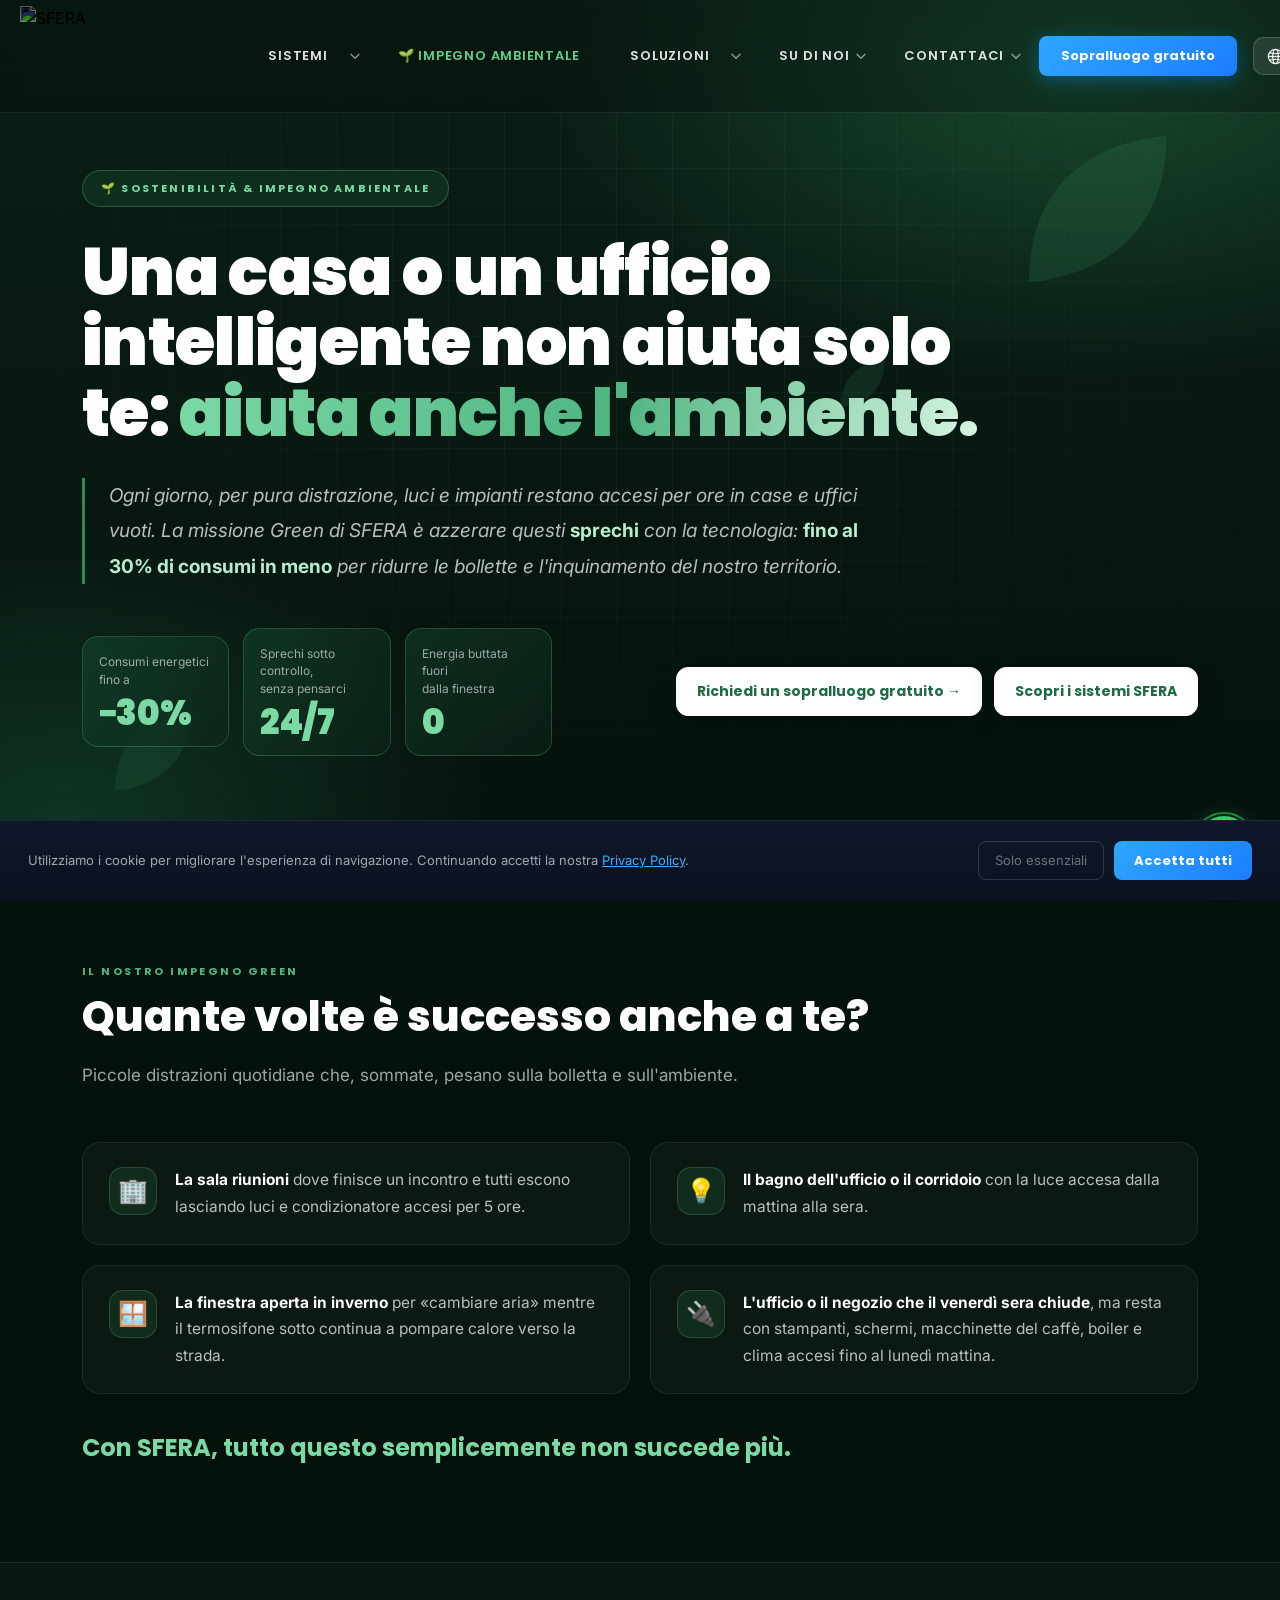
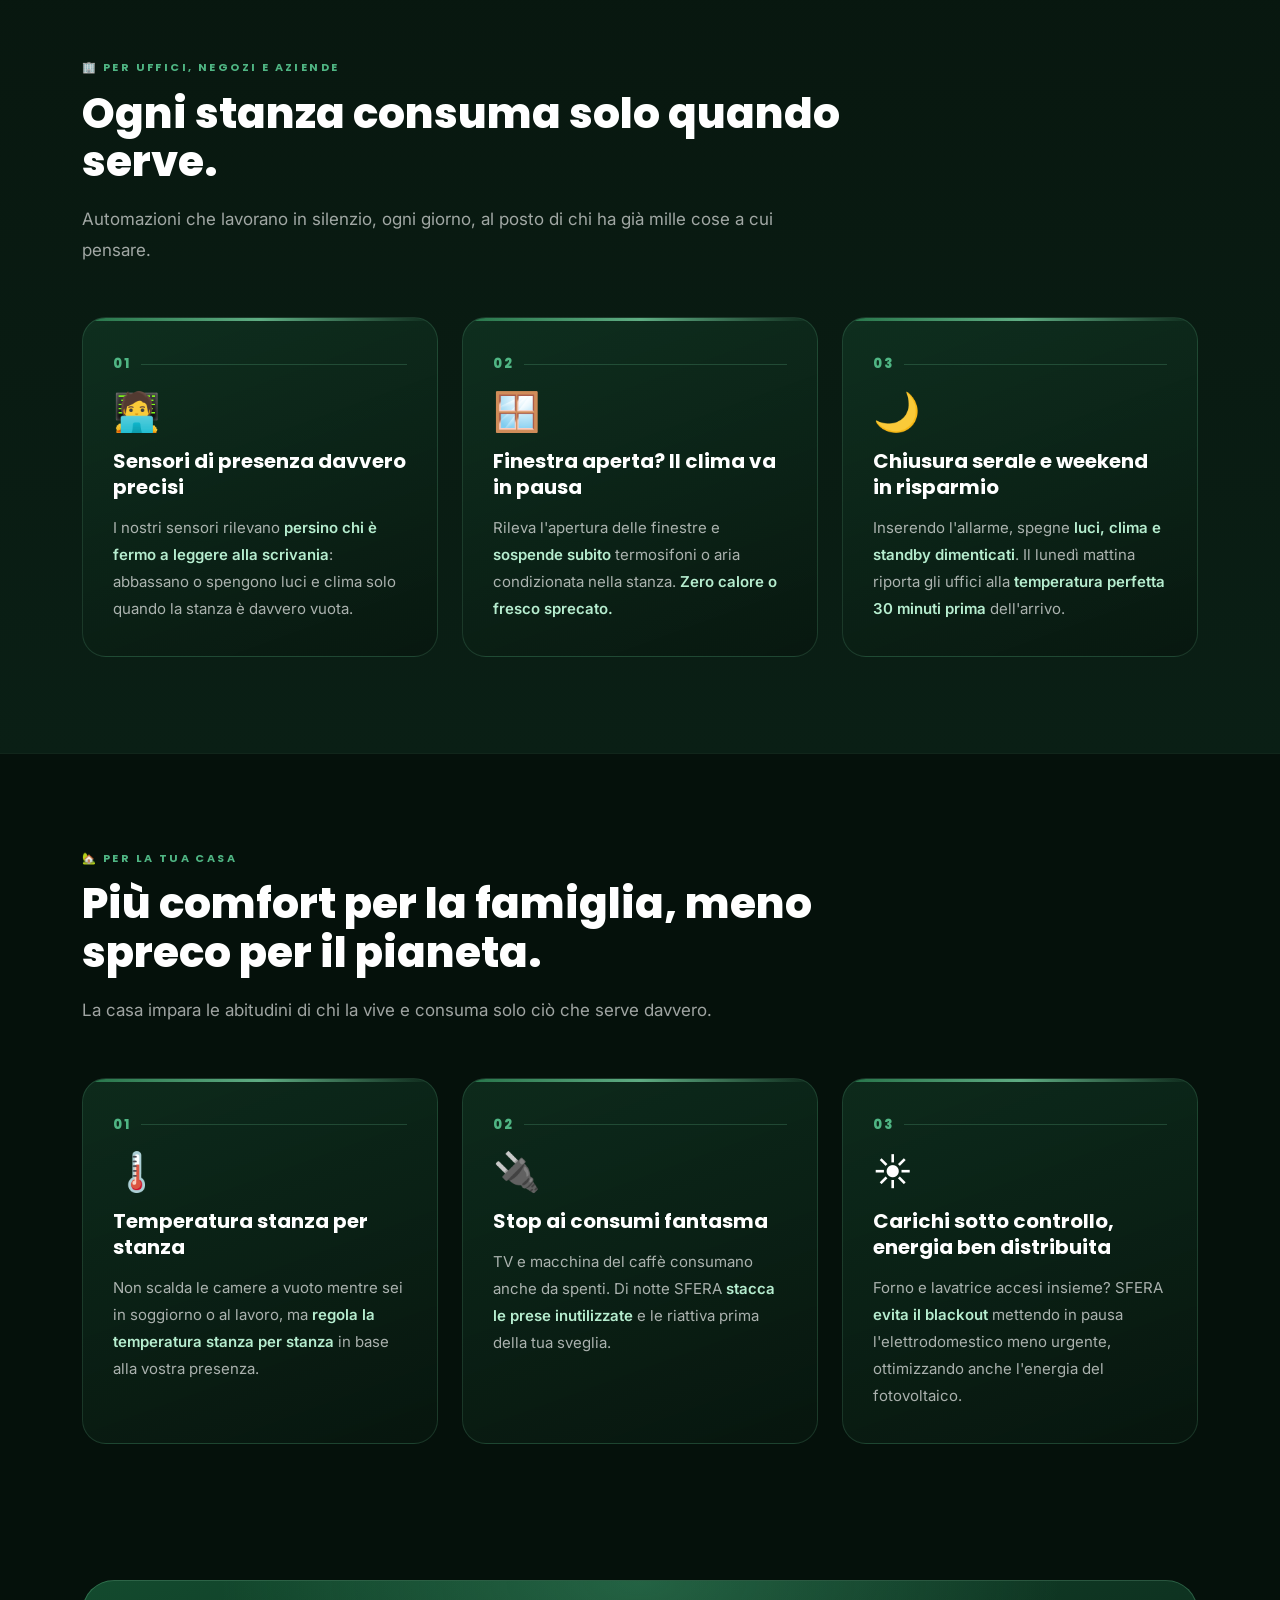
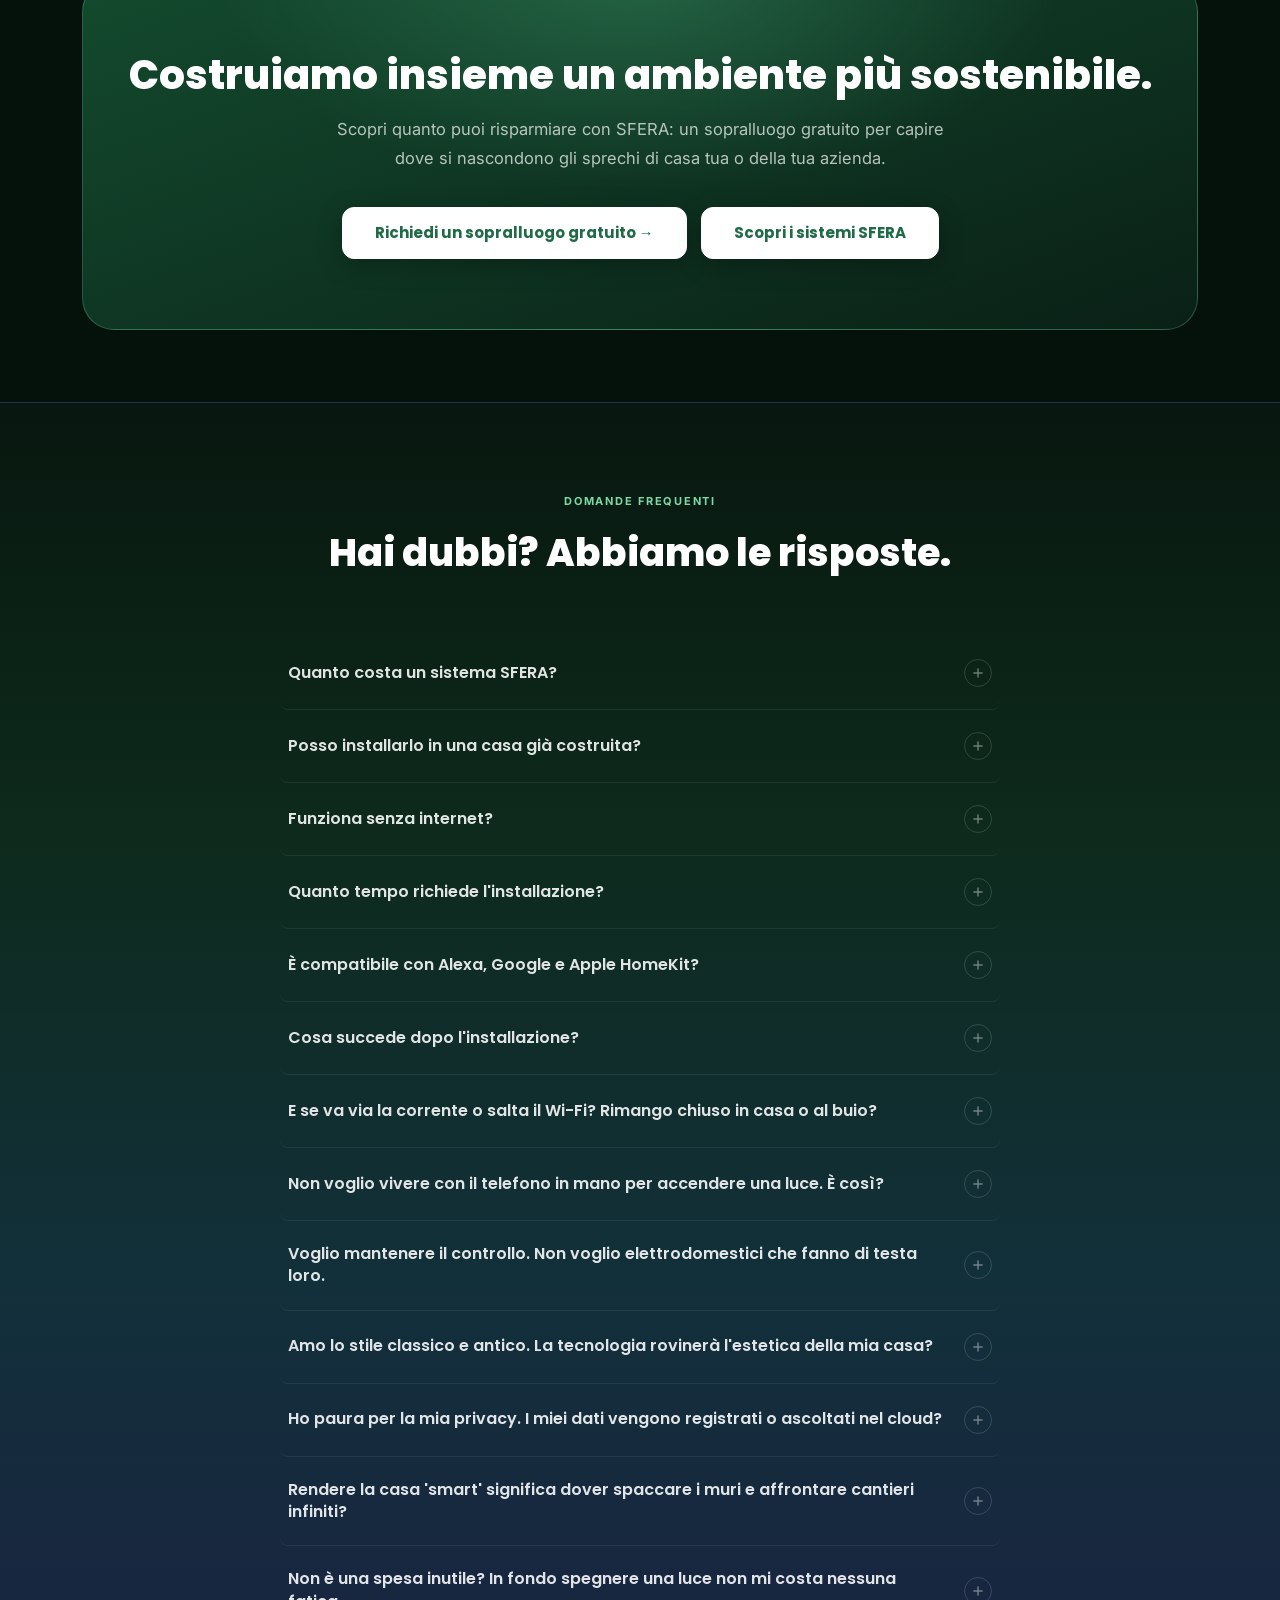
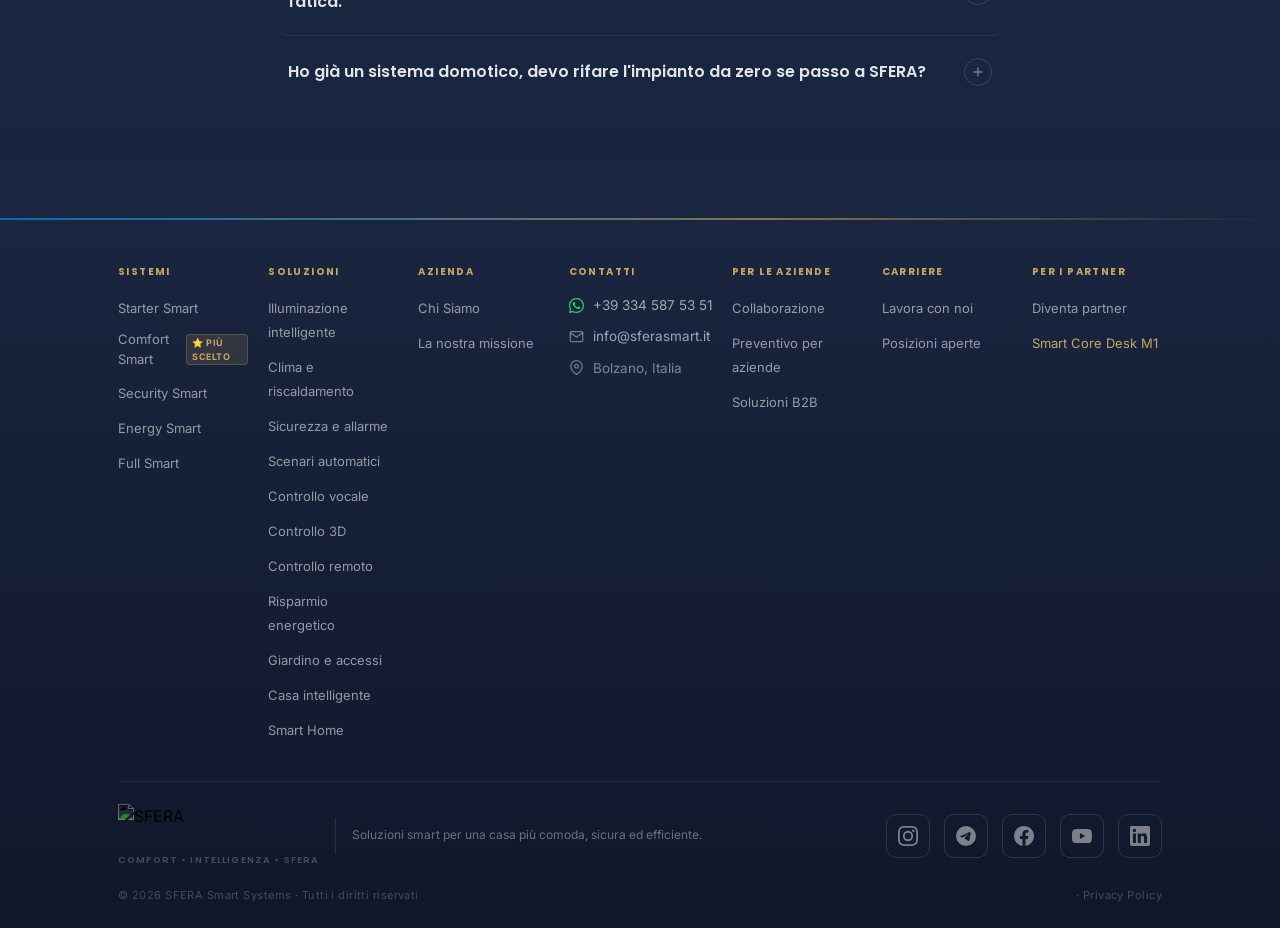
==== impegno-ambientale.html @ 9cb96bd9 "Add files via upload" ====
<!DOCTYPE html>
<html lang="it">
<head>
    <meta charset="UTF-8">
    <script>try{var _l=localStorage.getItem('sfera-lang');if(_l&&['it','de','en'].includes(_l))document.documentElement.lang=_l;}catch(e){}</script>
    <meta name="viewport" content="width=device-width, initial-scale=1.0, viewport-fit=cover">
    <meta name="robots" content="index, follow">
    <title>Impegno Ambientale | Il nostro Impegno Green | SFERA Smart Systems</title>
    <meta name="description" content="Una casa o un ufficio intelligente aiuta anche l'ambiente: SFERA elimina gli sprechi invisibili di luce, clima e stand-by e fa consumare fino al 30% in meno.">
    <link rel="canonical" href="https://www.sferasmart.it/impegno-ambientale.html">
    <meta property="og:title" content="Il nostro Impegno Green | SFERA Smart Systems">
    <meta property="og:description" content="Meno sprechi, bollette più leggere, meno inquinamento: la missione Green di SFERA.">
    <meta property="og:url" content="https://www.sferasmart.it/impegno-ambientale.html">
    <meta property="og:type" content="website">
    <link rel="icon" type="image/png" href="https://pub-a92582c773094eecb29c572fa1712b3d.r2.dev/logo_blue.png">
    <link rel="apple-touch-icon" href="https://pub-a92582c773094eecb29c572fa1712b3d.r2.dev/logo_blue.png">
    <meta name="theme-color" content="#06120C">
    <link rel="preconnect" href="https://fonts.googleapis.com">
    <link rel="preconnect" href="https://fonts.gstatic.com" crossorigin>
    <link rel="preconnect" href="https://pub-a92582c773094eecb29c572fa1712b3d.r2.dev" crossorigin>
    <link href="https://fonts.googleapis.com/css2?family=Poppins:wght@400;600;700;800;900&family=Inter:wght@400;500;600&display=swap" rel="stylesheet">
    <link rel="stylesheet" href="style.css?v=224">

    <style>
        :root {
            --gr-950: #05110B;
            --gr-900: #08170F;
            --gr-800: #0D2418;
            --gr-700: #14402A;
            --gr-600: #1E6B45;
            --gr-500: #2E8B57;
            --gr-400: #4FB583;
            --gr-300: #7BD9A6;
            --gr-200: #B6EDCF;
            --gold: #C6A75E;
        }
        body.green-page { background: var(--gr-950); color: #fff; font-family: 'Inter', sans-serif; }
        .gr-wrap { max-width: 1180px; margin: 0 auto; padding: 0 32px; position: relative; z-index: 2; }

        /* ── HERO ── */
        .gr-hero {
            position: relative; overflow: hidden; padding: 170px 0 110px;
            background:
                radial-gradient(900px 520px at 85% 8%, rgba(46,139,87,.38), transparent 60%),
                radial-gradient(700px 480px at 5% 95%, rgba(30,107,69,.40), transparent 62%),
                linear-gradient(180deg, #0A2016 0%, var(--gr-950) 100%);
            border-bottom: 1px solid rgba(123,217,166,.12);
        }
        .gr-hero::before { /* fine grid */
            content: ''; position: absolute; inset: 0; z-index: 1; pointer-events: none;
            background-image: linear-gradient(rgba(123,217,166,.05) 1px, transparent 1px), linear-gradient(90deg, rgba(123,217,166,.05) 1px, transparent 1px);
            background-size: 56px 56px;
            -webkit-mask-image: radial-gradient(ellipse at 50% 30%, #000 20%, transparent 75%);
            mask-image: radial-gradient(ellipse at 50% 30%, #000 20%, transparent 75%);
        }
        .gr-leaf { position: absolute; z-index: 1; pointer-events: none; color: var(--gr-400); opacity: .13; animation: gr-float 14s ease-in-out infinite; }
        .gr-leaf svg { width: 100%; height: 100%; }
        .gr-leaf.l1 { width: 220px; height: 220px; top: 90px; right: 6%; }
        .gr-leaf.l2 { width: 120px; height: 120px; bottom: 60px; left: 7%; animation-delay: -5s; opacity: .10; }
        .gr-leaf.l3 { width: 70px; height: 70px; top: 40%; right: 30%; animation-delay: -9s; opacity: .12; }
        @keyframes gr-float {
            0%,100% { transform: translateY(0) rotate(-6deg); }
            50%     { transform: translateY(-26px) rotate(8deg); }
        }
        .gr-eyebrow {
            display: inline-flex; align-items: center; gap: 10px;
            font-family: 'Poppins', sans-serif; font-size: 11px; font-weight: 700; letter-spacing: .2em; text-transform: uppercase;
            color: var(--gr-300); background: rgba(46,139,87,.16); border: 1px solid rgba(123,217,166,.28);
            padding: 9px 18px; border-radius: 999px; margin-bottom: 30px; backdrop-filter: blur(8px);
        }
        .gr-hero h1 {
            font-family: 'Poppins', sans-serif; font-weight: 900; line-height: 1.07;
            font-size: clamp(34px, 5.4vw, 66px); max-width: 940px; margin: 0 0 30px; letter-spacing: -.01em;
        }
        .gr-hero h1 em {
            font-style: normal;
            background: linear-gradient(100deg, var(--gr-300), var(--gr-400) 55%, #D7F5E3);
            -webkit-background-clip: text; background-clip: text; color: transparent;
        }
        .gr-manifesto {
            max-width: 780px; font-size: clamp(16px, 1.55vw, 19px); line-height: 1.85; color: rgba(255,255,255,.72);
            font-style: italic; padding-left: 24px; border-left: 3px solid var(--gr-500); margin: 0 0 44px;
        }
        .gr-manifesto strong { color: var(--gr-200); font-style: normal; }
        .gr-hero-stats { display: flex; gap: 18px; flex-wrap: wrap; }
        .gr-stat {
            min-width: 190px; padding: 20px 26px; border-radius: 18px;
            background: linear-gradient(145deg, rgba(30,107,69,.30), rgba(13,36,24,.55));
            border: 1px solid rgba(123,217,166,.22); backdrop-filter: blur(10px);
        }
        .gr-stat b { display: block; font-family: 'Poppins', sans-serif; font-size: 40px; font-weight: 900; line-height: 1; color: var(--gr-300); }
        .gr-stat span { display: block; margin-bottom: 10px; font-size: 12.5px; color: rgba(255,255,255,.6); line-height: 1.45; }

        /* ── SECTIONS ── */
        .gr-section { padding: 96px 0; position: relative; }
        .gr-section.alt { background: linear-gradient(180deg, var(--gr-900), #0A1F15 100%); border-top: 1px solid rgba(123,217,166,.08); border-bottom: 1px solid rgba(123,217,166,.08); }
        .gr-kicker { font-family: 'Poppins', sans-serif; font-size: 11px; font-weight: 700; letter-spacing: .22em; text-transform: uppercase; color: var(--gr-400); margin: 0 0 14px; }
        .gr-h2 { font-family: 'Poppins', sans-serif; font-weight: 800; font-size: clamp(26px, 3.4vw, 42px); line-height: 1.15; margin: 0 0 18px; max-width: 820px; }
        .gr-lead { font-size: 17px; line-height: 1.8; color: rgba(255,255,255,.62); max-width: 720px; margin: 0 0 52px; }

        /* Problem list */
        .gr-problems { display: grid; grid-template-columns: repeat(2, 1fr); gap: 20px; }
        .gr-problem {
            display: flex; gap: 18px; align-items: flex-start; padding: 24px 26px; border-radius: 18px;
            background: rgba(255,255,255,.03); border: 1px solid rgba(255,255,255,.07);
            transition: transform .3s ease, border-color .3s ease, background .3s ease;
        }
        .gr-problem:hover { transform: translateY(-4px); border-color: rgba(123,217,166,.35); background: rgba(46,139,87,.08); }
        .gr-problem .ico { flex: 0 0 48px; height: 48px; border-radius: 14px; display: grid; place-items: center; font-size: 24px; background: rgba(46,139,87,.18); border: 1px solid rgba(123,217,166,.2); }
        .gr-problem p { margin: 0; font-size: 15.5px; line-height: 1.7; color: rgba(255,255,255,.72); }
        .gr-problem p b { color: #fff; }
        .gr-punch { margin-top: 36px; font-family: 'Poppins', sans-serif; font-size: clamp(18px, 2vw, 24px); font-weight: 700; color: var(--gr-300); }

        /* Feature cards */
        .gr-grid { display: grid; grid-template-columns: repeat(3, 1fr); gap: 24px; }
        .gr-card {
            position: relative; overflow: hidden; padding: 36px 30px 34px; border-radius: 24px;
            background: linear-gradient(160deg, rgba(20,64,42,.55), rgba(8,23,15,.85));
            border: 1px solid rgba(123,217,166,.16);
            transition: transform .35s ease, border-color .35s ease, box-shadow .35s ease;
        }
        .gr-card::after {
            content: ''; position: absolute; left: 0; right: 0; top: 0; height: 3px;
            background: linear-gradient(90deg, var(--gr-500), var(--gr-300), transparent);
            opacity: .75;
        }
        .gr-card:hover { transform: translateY(-8px); border-color: rgba(123,217,166,.45); box-shadow: 0 24px 60px -20px rgba(46,139,87,.45); }
        .gr-num { font-family: 'Poppins', sans-serif; font-size: 13px; font-weight: 800; letter-spacing: .14em; color: var(--gr-400); margin-bottom: 18px; display: flex; align-items: center; gap: 10px; }
        .gr-num::after { content: ''; flex: 1; height: 1px; background: rgba(123,217,166,.2); }
        .gr-card .big { font-size: 38px; line-height: 1; margin-bottom: 18px; display: block; filter: saturate(.9); }
        .gr-card h3 { font-family: 'Poppins', sans-serif; font-size: 20px; font-weight: 700; margin: 0 0 14px; color: #fff; line-height: 1.3; }
        .gr-card p { margin: 0; font-size: 15px; line-height: 1.8; color: rgba(255,255,255,.66); }
        .gr-card p strong { color: var(--gr-200); font-weight: 600; }

        /* CTA */
        .gr-cta {
            text-align: center; padding: 70px 40px; border-radius: 32px; position: relative; overflow: hidden;
            background: radial-gradient(600px 300px at 50% 0%, rgba(79,181,131,.30), transparent 70%), linear-gradient(160deg, #134A2E, #0A2016);
            border: 1px solid rgba(123,217,166,.28);
        }
        .gr-cta h2 { font-family: 'Poppins', sans-serif; font-weight: 800; font-size: clamp(26px, 3.2vw, 40px); margin: 0 0 16px; line-height: 1.2; }
        .gr-cta p { max-width: 640px; margin: 0 auto 34px; color: rgba(255,255,255,.7); font-size: 16.5px; line-height: 1.75; }
        .gr-btns { display: flex; gap: 14px; justify-content: center; flex-wrap: wrap; }
        .gr-btn {
            display: inline-flex; align-items: center; gap: 10px; padding: 14px 32px; border-radius: 12px; text-decoration: none; cursor: pointer;
            font-family: 'Poppins', sans-serif; font-size: 15px; transition: transform .22s ease, box-shadow .22s ease, background .22s ease, border-color .22s ease;
        }
        .gr-btn.primary, .gr-btn.ghost { font-weight: 700; background: #fff; color: #1E6B45; border: 1.5px solid #fff; box-shadow: 0 6px 24px rgba(0,0,0,0.25); }
        .gr-btn.primary:hover, .gr-btn.ghost:hover { transform: translateY(-2px); background: #E9FBF1; border-color: #E9FBF1; color: #14402A; box-shadow: 0 10px 34px rgba(123,217,166,0.35); }
        .gr-hero-stats { align-items: center; flex-wrap: nowrap; gap: 14px; }
        .gr-hero-stats .gr-stat { min-width: 0; flex: 0 1 158px; padding: 16px 16px; border-radius: 16px; }
        .gr-hero-stats .gr-stat b { font-size: 34px; }
        .gr-hero-stats .gr-stat span { font-size: 12px; margin-bottom: 8px; }
        .gr-hero-btns { display: flex; flex-direction: row; flex-wrap: nowrap; flex: 0 0 auto; gap: 12px; align-items: center; margin-left: 110px; }
        .gr-hero-btns .gr-btn { white-space: nowrap; padding: 13px 20px; font-size: 14px; }        .gr-hero-btns .gr-btn, .gr-btns .gr-btn { animation: gr-pulse 2.8s ease-in-out infinite; }
        .gr-hero-btns .gr-btn.ghost, .gr-btns .gr-btn.ghost { animation-delay: -1.4s; }
        @keyframes gr-pulse {
            0%,100% { transform: scale(1); box-shadow: 0 6px 24px rgba(0,0,0,0.25), 0 0 0 0 rgba(255,255,255,0.35); }
            50%     { transform: scale(1.025); box-shadow: 0 8px 28px rgba(0,0,0,0.28), 0 0 0 8px rgba(255,255,255,0); }
        }
        .gr-hero-btns .gr-btn:hover, .gr-btns .gr-btn:hover { animation-play-state: paused; }
        @media (prefers-reduced-motion: reduce) { .gr-hero-btns .gr-btn, .gr-btns .gr-btn { animation: none; } }
        @media (max-width: 1200px) {
            .gr-hero-stats { flex-wrap: wrap; }
            .gr-hero-stats .gr-stat { flex: 1 1 140px; }
            .gr-hero-btns { margin-left: 0; flex-wrap: wrap; flex: 1 1 100%; margin-top: 8px; }
        }
        .gr-reveal { opacity: 0; transform: translateY(30px); transition: opacity .8s ease, transform .8s cubic-bezier(.2,.7,.2,1); }
        .gr-reveal.in { opacity: 1; transform: none; }
        @media (prefers-reduced-motion: reduce) { .gr-reveal { opacity: 1; transform: none; transition: none; } .gr-leaf { animation: none; } }

        @media (max-width: 960px) { .gr-grid { grid-template-columns: 1fr; } .gr-problems { grid-template-columns: 1fr; } }
        @media (max-width: 768px) {
            .gr-wrap { padding: 0 20px; }
            .gr-hero { padding: 120px 0 70px; }
            .gr-section { padding: 68px 0; }
            .gr-cta { padding: 48px 22px; }
            .gr-stat { min-width: 0; flex: 1 1 140px; padding: 16px 18px; }
            .gr-stat b { font-size: 32px; }
            .gr-hero-btns, .gr-btns { flex-direction: column; align-items: stretch; width: 100%; }
            .gr-hero-btns .gr-btn, .gr-btns .gr-btn { width: 100%; min-height: 50px; padding: 14px 16px; font-size: clamp(12.5px, 3.6vw, 14.5px); justify-content: center; text-align: center; box-sizing: border-box; white-space: nowrap; }
        }
    </style>
    <style id="nav-spacing-tweak">
        /* Barra in alto: logo leggermente più a sinistra, CTA e lingua più a destra (dimensioni invariate) */
        #main-nav .nav-inner { max-width: 1400px !important; padding-left: 20px !important; padding-right: 20px !important; }
    </style>
</head>
<body class="green-page">

    <!-- Cursor spotlight  -->
    <div id="cursor-glow"></div>

    <!-- ── SOLUTION MODALS ── -->
    <div class="sol-overlay" id="sol-overlay" role="dialog" aria-modal="true" aria-label="Dettagli sistema" onclick="closeSol(event)">
        <div class="sol-modal" id="sol-modal">
            <button id="sol-close-btn" class="sol-close" onclick="closeSolBtn()" aria-label="Chiudi">✕</button>
            <div class="sol-icon-wrap" id="sol-icon"></div>
            <div class="sol-img" id="sol-img">
                <svg width="48" height="48" fill="none" stroke="currentColor" viewBox="0 0 24 24" style="opacity:0.3"><path stroke-linecap="round" stroke-linejoin="round" stroke-width="1.2" d="M4 16l4.586-4.586a2 2 0 012.828 0L16 16m-2-2l1.586-1.586a2 2 0 012.828 0L20 14m-6-6h.01M6 20h12a2 2 0 002-2V6a2 2 0 00-2-2H6a2 2 0 00-2 2v12a2 2 0 002 2z"/></svg>
            </div>
            <h2 class="sol-headline" id="sol-headline"></h2>
            <p class="sol-sub" id="sol-sub"></p>
            <div class="sol-benefits" id="sol-benefits"></div>
            <button class="sol-cta ripple-btn" onclick="closeSolBtn(); setTimeout(openContatti, 180);" data-i18n="sol-cta">Prenota sopralluogo gratuito →</button>
        </div>
    </div>

    <!-- ── CONTATTI MODAL ── -->
    <div id="contatti-overlay" role="dialog" aria-modal="true" aria-label="Contatti" onclick="closeContattiOverlay(event)">
        <div id="contatti-modal">
            <button class="ct-close" onclick="closeContatti()" aria-label="Chiudi">✕</button>

            <!-- ── LEFT: headline + CTA ── -->
            <div class="ct-left">
                <p class="ct-eyebrow" data-i18n="ct-eyebrow">Contatti</p>
                <h2 class="ct-headline" data-i18n-html="ct-h2">Parliamo del<br>tuo progetto</h2>
                <p class="ct-subhead-main" data-i18n="ct-sub1">Ti rispondiamo entro 24 ore.</p>
                <p class="ct-subhead-note" data-i18n="ct-sub2">Consulenza gratuita, senza impegno.</p>

                <div class="ct-ctas">
                    <a href="https://wa.me/393345875351" target="_blank" class="ct-cta-wa">
                        <svg viewBox="0 0 24 24" fill="currentColor"><path d="M17.472 14.382c-.297-.149-1.758-.867-2.03-.967-.273-.099-.471-.148-.67.15-.197.297-.767.966-.94 1.164-.173.199-.347.223-.644.075-.297-.15-1.255-.463-2.39-1.475-.883-.788-1.48-1.761-1.653-2.059-.173-.297-.018-.458.13-.606.134-.133.298-.347.446-.52.149-.174.198-.298.298-.497.099-.198.05-.371-.025-.52-.075-.149-.669-1.612-.916-2.207-.242-.579-.487-.5-.669-.51-.173-.008-.371-.01-.57-.01-.198 0-.52.074-.792.372-.272.297-1.04 1.016-1.04 2.479 0 1.462 1.065 2.875 1.213 3.074.149.198 2.096 3.2 5.077 4.487.709.306 1.262.489 1.694.625.712.227 1.36.195 1.871.118.571-.085 1.758-.719 2.006-1.413.248-.694.248-1.289.173-1.413-.074-.124-.272-.198-.57-.347m-5.421 7.403h-.004a9.87 9.87 0 01-5.031-1.378l-.361-.214-3.741.982.998-3.648-.235-.374a9.86 9.86 0 01-1.51-5.26c.001-5.45 4.436-9.884 9.888-9.884 2.64 0 5.122 1.03 6.988 2.898a9.825 9.825 0 012.893 6.994c-.003 5.45-4.437 9.884-9.885 9.884m8.413-18.297A11.815 11.815 0 0012.05 0C5.495 0 .16 5.335.157 11.892c0 2.096.547 4.142 1.588 5.945L.057 24l6.305-1.654a11.882 11.882 0 005.683 1.448h.005c6.554 0 11.89-5.335 11.893-11.893a11.821 11.821 0 00-3.48-8.413z"/></svg>
                        <span data-i18n="ct-wa-btn">Scrivici su WhatsApp</span>
                    </a>
                    <a href="https://t.me/Dmytro_Ital" target="_blank" class="ct-cta-tg">
                        <svg viewBox="0 0 24 24" fill="currentColor"><path d="M11.944 0A12 12 0 0 0 0 12a12 12 0 0 0 12 12 12 12 0 0 0 12-12A12 12 0 0 0 12 0a12 12 0 0 0-.056 0zm4.962 7.224c.1-.002.321.023.465.14a.506.506 0 0 1 .171.325c.016.093.036.306.02.472-.18 1.898-.96 6.502-1.36 8.627-.168.9-.499 1.201-.82 1.23-.696.065-1.225-.46-1.9-.902-1.056-.693-1.653-1.124-2.678-1.8-1.185-.78-.417-1.21.258-1.91.177-.184 3.247-2.977 3.307-3.23.007-.032.014-.15-.056-.212s-.174-.041-.249-.024c-.106.024-1.793 1.14-5.061 3.345-.48.33-.913.49-1.302.48-.428-.008-1.252-.241-1.865-.44-.752-.245-1.349-.374-1.297-.789.027-.216.325-.437.893-.663 3.498-1.524 5.83-2.529 6.998-3.014 3.332-1.386 4.025-1.627 4.476-1.635z"/></svg>
                        <span data-i18n="ct-tg-btn">Scrivici su Telegram</span>
                    </a>
                    <p class="ct-cta-tg-note" data-i18n="ct-tg-note">Rispondiamo anche su Telegram</p>
                    <a href="tel:+393345875351" class="ct-cta-phone">
                        <svg fill="none" stroke="currentColor" viewBox="0 0 24 24"><path stroke-linecap="round" stroke-linejoin="round" stroke-width="1.8" d="M3 5a2 2 0 012-2h3.28a1 1 0 01.948.684l1.498 4.493a1 1 0 01-.502 1.21l-2.257 1.13a11.042 11.042 0 005.516 5.516l1.13-2.257a1 1 0 011.21-.502l4.493 1.498a1 1 0 01.684.949V19a2 2 0 01-2 2h-1C9.716 21 3 14.284 3 6V5z"/></svg>
                        <span data-i18n="ct-phone-btn">Chiama ora</span>
                    </a>
                    <a href="https://mail.google.com/mail/?view=cm&fs=1&to=info@sferasmart.it&su=Richiesta%20informazioni%20SFERA%20Smart%20Systems" target="_blank" class="ct-cta-email">
                        <svg fill="none" stroke="currentColor" viewBox="0 0 24 24"><path stroke-linecap="round" stroke-linejoin="round" stroke-width="1.8" d="M3 8l7.89 5.26a2 2 0 002.22 0L21 8M5 19h14a2 2 0 002-2V7a2 2 0 00-2-2H5a2 2 0 00-2 2v10a2 2 0 002 2z"/></svg>
                        <span data-i18n="ct-email-btn">Invia email</span>
                    </a>
                </div>
            </div>

            <!-- ── RIGHT: contacts + team ── -->
            <div class="ct-right">

                <div>
                    <div class="ct-contacts">

                        <a href="https://wa.me/393345875351" target="_blank" class="ct-row wa">
                            <div class="ct-row-icon">
                                <svg viewBox="0 0 24 24" fill="currentColor"><path d="M17.472 14.382c-.297-.149-1.758-.867-2.03-.967-.273-.099-.471-.148-.67.15-.197.297-.767.966-.94 1.164-.173.199-.347.223-.644.075-.297-.15-1.255-.463-2.39-1.475-.883-.788-1.48-1.761-1.653-2.059-.173-.297-.018-.458.13-.606.134-.133.298-.347.446-.52.149-.174.198-.298.298-.497.099-.198.05-.371-.025-.52-.075-.149-.669-1.612-.916-2.207-.242-.579-.487-.5-.669-.51-.173-.008-.371-.01-.57-.01-.198 0-.52.074-.792.372-.272.297-1.04 1.016-1.04 2.479 0 1.462 1.065 2.875 1.213 3.074.149.198 2.096 3.2 5.077 4.487.709.306 1.262.489 1.694.625.712.227 1.36.195 1.871.118.571-.085 1.758-.719 2.006-1.413.248-.694.248-1.289.173-1.413-.074-.124-.272-.198-.57-.347m-5.421 7.403h-.004a9.87 9.87 0 01-5.031-1.378l-.361-.214-3.741.982.998-3.648-.235-.374a9.86 9.86 0 01-1.51-5.26c.001-5.45 4.436-9.884 9.888-9.884 2.64 0 5.122 1.03 6.988 2.898a9.825 9.825 0 012.893 6.994c-.003 5.45-4.437 9.884-9.885 9.884m8.413-18.297A11.815 11.815 0 0012.05 0C5.495 0 .16 5.335.157 11.892c0 2.096.547 4.142 1.588 5.945L.057 24l6.305-1.654a11.882 11.882 0 005.683 1.448h.005c6.554 0 11.89-5.335 11.893-11.893a11.821 11.821 0 00-3.48-8.413z"/></svg>
                            </div>
                            <div class="ct-row-text">
                                <p class="ct-row-label" data-i18n="ct-wa-label">WhatsApp</p>
                                <p class="ct-row-value">+39 334 587 53 51</p>
                            </div>
                        </a>
                        <p class="ct-wa-hint" data-i18n="ct-wa-hint">Di solito rispondiamo in pochi minuti</p>

                        <a href="tel:+393345875351" class="ct-row">
                            <div class="ct-row-icon">
                                <svg fill="none" stroke="currentColor" viewBox="0 0 24 24"><path stroke-linecap="round" stroke-linejoin="round" stroke-width="1.8" d="M3 5a2 2 0 012-2h3.28a1 1 0 01.948.684l1.498 4.493a1 1 0 01-.502 1.21l-2.257 1.13a11.042 11.042 0 005.516 5.516l1.13-2.257a1 1 0 011.21-.502l4.493 1.498a1 1 0 01.684.949V19a2 2 0 01-2 2h-1C9.716 21 3 14.284 3 6V5z"/></svg>
                            </div>
                            <div class="ct-row-text">
                                <p class="ct-row-label" data-i18n="ct-phone-label">Telefono</p>
                                <p class="ct-row-value">+39 334 587 53 51</p>
                            </div>
                        </a>

                        <a href="https://mail.google.com/mail/?view=cm&fs=1&to=info@sferasmart.it&su=Richiesta%20informazioni%20SFERA%20Smart%20Systems" target="_blank" class="ct-row">
                            <div class="ct-row-icon">
                                <svg fill="none" stroke="currentColor" viewBox="0 0 24 24"><path stroke-linecap="round" stroke-linejoin="round" stroke-width="1.8" d="M3 8l7.89 5.26a2 2 0 002.22 0L21 8M5 19h14a2 2 0 002-2V7a2 2 0 00-2-2H5a2 2 0 00-2 2v10a2 2 0 002 2z"/></svg>
                            </div>
                            <div class="ct-row-text">
                                <p class="ct-row-label" data-i18n="ct-email-label">Email</p>
                                <p class="ct-row-value">info@sferasmart.it</p>
                            </div>
                        </a>

                        <a href="https://t.me/Dmytro_Ital" target="_blank" class="ct-row">
                            <div class="ct-row-icon">
                                <svg viewBox="0 0 24 24" fill="currentColor"><path d="M11.944 0A12 12 0 1 0 23.888 12 12.012 12.012 0 0 0 11.944 0Zm3.68 8.174-1.97 9.28c-.145.658-.537.818-1.084.508l-3-2.21-1.447 1.394c-.16.16-.295.295-.605.295l.213-3.053 5.56-5.023c.242-.213-.054-.333-.373-.12l-6.871 4.326-2.962-.924c-.643-.204-.657-.643.136-.953l11.57-4.461c.537-.194 1.006.131.833.941Z"/></svg>
                            </div>
                            <div class="ct-row-text">
                                <p class="ct-row-label" data-i18n="ct-tg-label">Telegram</p>
                                <p class="ct-row-value" data-i18n="ct-tg-hint">Rispondiamo anche su Telegram</p>
                            </div>
                        </a>

                    </div>
                </div>

                <div>
                    <p class="ct-section-label" data-i18n="ct-team-label">Il nostro team</p>
                    <div class="ct-team">
                        <div class="ct-member">
                            <div class="ct-avatar">DK</div>
                            <div>
                                <p class="ct-member-name">Dmytro Kirichek</p>
                                <p class="ct-member-role" data-i18n="ct-m1-role">Co-Founder & Smart Systems Architect</p>
                            </div>
                        </div>
                        <div class="ct-member">
                            <div class="ct-avatar">DA</div>
                            <div>
                                <p class="ct-member-name">Deni Atanasov</p>
                                <p class="ct-member-role" data-i18n="ct-m2-role">Co-Founder & Technical Director</p>
                            </div>
                        </div>
                    </div>
                </div>

            </div>
        </div>
    </div>

    <!-- ── NAV (identical to index.html) ── -->
    <nav id="main-nav" class="fixed w-full z-50">
        <div class="nav-inner max-w-7xl mx-auto px-6 flex items-center justify-between">
            <!-- Logo -->
            <div class="logo-container">
                <a href="index.html" aria-label="SFERA - Home" style="display:inline-flex;align-items:center;"><img src="https://pub-a92582c773094eecb29c572fa1712b3d.r2.dev/logo_tex_org.png" alt="SFERA" width="460" height="200" class="h-10 sm:h-14 lg:h-[101px] w-auto object-contain"></a>
            </div>

            <!-- Dropdown Nav Menu (center) -->
            <nav class="nav-menu" id="main-menu">
                <!-- #9: Sliding underline indicator -->
                <div class="nav-underline-track" id="nav-underline"></div>

                <!-- SISTEMI -->
                <div class="nav-item" id="nav-sistemi">
                    <button class="nav-item-btn" onclick="toggleNavItem('nav-sistemi')" data-nav-section="sistemi">
                        <span data-i18n="nav-btn-sistemi">Sistemi</span><span class="nav-active-dot"></span>
                        <svg class="chevron" fill="none" stroke="currentColor" viewBox="0 0 24 24"><path stroke-linecap="round" stroke-linejoin="round" stroke-width="2.5" d="M19 9l-7 7-7-7"/></svg>
                    </button>
                    <div class="nav-dropdown" style="min-width:290px;">
                        <a href="tutti_i_sistemi.html"><svg fill="none" stroke="currentColor" viewBox="0 0 24 24"><path stroke-linecap="round" stroke-linejoin="round" stroke-width="1.8" d="M4 6h16M4 10h16M4 14h16M4 18h16"/></svg><div class="nav-dd-text"><span class="nav-dd-title" data-i18n="nav-s-all">Tutti i sistemi</span><span class="nav-dd-desc" data-i18n="nav-s-all-sub">Esplora l'intera gamma</span></div></a>
                        <div class="nav-dd-divider"></div>
                        <a href="tutti_i_sistemi.html#pkg-starter"><svg fill="none" stroke="currentColor" viewBox="0 0 24 24"><path stroke-linecap="round" stroke-linejoin="round" stroke-width="1.8" d="M3 12l9-9 9 9M5 10v9a1 1 0 001 1h4v-5h4v5h4a1 1 0 001-1v-9"/></svg><div class="nav-dd-text"><span class="nav-dd-title" data-i18n="nav-s-starter">Starter Smart</span><span class="nav-dd-desc" data-i18n="nav-s-starter-sub">Controllo base luci e prese</span></div></a>
                        <a href="tutti_i_sistemi.html#pkg-comfort"><svg fill="none" stroke="currentColor" viewBox="0 0 24 24"><path stroke-linecap="round" stroke-linejoin="round" stroke-width="1.8" d="M11.049 2.927c.3-.921 1.603-.921 1.902 0l1.519 4.674a1 1 0 00.95.69h4.915c.969 0 1.371 1.24.588 1.81l-3.976 2.888a1 1 0 00-.363 1.118l1.518 4.674c.3.922-.755 1.688-1.538 1.118l-3.976-2.888a1 1 0 00-1.176 0l-3.976 2.888c-.783.57-1.838-.197-1.538-1.118l1.518-4.674a1 1 0 00-.363-1.118l-3.976-2.888c-.784-.57-.38-1.81.588-1.81h4.914a1 1 0 00.951-.69l1.519-4.674z"/></svg><div class="nav-dd-text"><span class="nav-dd-title" data-i18n="nav-s-comfort">Comfort Smart ⭐</span><span class="nav-dd-desc" data-i18n="nav-s-comfort-sub">Luci, clima e automazioni</span></div><span class="nav-dd-badge" data-i18n="nav-badge-top">⭐ più scelto</span></a>
                        <a href="tutti_i_sistemi.html#pkg-security"><svg fill="none" stroke="currentColor" viewBox="0 0 24 24"><path stroke-linecap="round" stroke-linejoin="round" stroke-width="1.8" d="M9 12l2 2 4-4m5.618-4.016A11.955 11.955 0 0112 2.944a11.955 11.955 0 01-8.618 3.04A12.02 12.02 0 003 9c0 5.591 3.824 10.29 9 11.622 5.176-1.332 9-6.03 9-11.622 0-1.042-.133-2.052-.382-3.016z"/></svg><div class="nav-dd-text"><span class="nav-dd-title" data-i18n="nav-s-security">Security Smart</span><span class="nav-dd-desc" data-i18n="nav-s-security-sub">Allarme, telecamere e controllo remoto</span></div></a>
                        <a href="tutti_i_sistemi.html#pkg-energy"><svg fill="none" stroke="currentColor" viewBox="0 0 24 24"><path stroke-linecap="round" stroke-linejoin="round" stroke-width="1.8" d="M13 10V3L4 14h7v7l9-11h-7z"/></svg><div class="nav-dd-text"><span class="nav-dd-title" data-i18n="nav-s-energy">Energy Smart</span><span class="nav-dd-desc" data-i18n="nav-s-energy-sub">Riduzione consumi e monitoraggio</span></div></a>
                        <a href="tutti_i_sistemi.html#pkg-full"><svg fill="none" stroke="currentColor" viewBox="0 0 24 24"><path stroke-linecap="round" stroke-linejoin="round" stroke-width="1.8" d="M5 3a2 2 0 00-2 2v14a2 2 0 002 2h14a2 2 0 002-2V5a2 2 0 00-2-2H5zm7 4v10m-5-5h10"/></svg><div class="nav-dd-text"><span class="nav-dd-title" data-i18n="nav-s-full">Full Smart</span><span class="nav-dd-desc" data-i18n="nav-s-full-sub">Casa completamente automatizzata</span></div></a>
                    </div>
                </div>
                <!-- IMPEGNO AMBIENTALE -->
                <div class="nav-item" id="nav-green">
                    <a class="nav-item-btn nav-green-link" href="impegno-ambientale.html" data-nav-section="green" style="text-decoration:none;color:#5FD08A;display:inline-flex;align-items:center;">
                        <span data-i18n="nav-btn-green">🌱 Impegno ambientale</span><span class="nav-active-dot"></span>
                    </a>
                </div>
                <!-- SOLUZIONI -->
                <div class="nav-item" id="nav-soluzioni">
                    <button class="nav-item-btn" onclick="toggleNavItem('nav-soluzioni')" data-nav-section="soluzioni">
                        <span data-i18n="nav-btn-sol">Soluzioni</span><span class="nav-active-dot"></span>
                        <svg class="chevron" fill="none" stroke="currentColor" viewBox="0 0 24 24"><path stroke-linecap="round" stroke-linejoin="round" stroke-width="2.5" d="M19 9l-7 7-7-7"/></svg>
                    </button>
                    <div class="nav-dropdown" style="min-width:300px;">
                        <a href="#" onclick="openSol('illuminazione'); return false;"><svg fill="none" stroke="currentColor" viewBox="0 0 24 24"><path stroke-linecap="round" stroke-linejoin="round" stroke-width="1.8" d="M9.663 17h4.673M12 3v1m6.364 1.636l-.707.707M21 12h-1M4 12H3m3.343-5.657l-.707-.707m2.828 9.9a5 5 0 117.072 0l-.548.547A3.374 3.374 0 0014 18.469V19a2 2 0 11-4 0v-.531c0-.895-.356-1.754-.988-2.386l-.548-.547z"/></svg><div class="nav-dd-text"><span class="nav-dd-title" data-i18n="nav-sol-luce">Illuminazione intelligente</span><span class="nav-dd-desc" data-i18n="nav-sol-luce-sub">La luce che si adatta a te</span></div></a>
                        <a href="#" onclick="openSol('clima'); return false;"><svg fill="none" stroke="currentColor" viewBox="0 0 24 24"><path stroke-linecap="round" stroke-linejoin="round" stroke-width="1.8" d="M3 15a4 4 0 004 4h9a5 5 0 10-4.584-7H7a4 4 0 00-4 3z M12 9v3m0 0v3m0-3h3m-3 0H9"/></svg><div class="nav-dd-text"><span class="nav-dd-title" data-i18n="nav-sol-clima">Clima e riscaldamento</span><span class="nav-dd-desc" data-i18n="nav-sol-clima-sub">La temperatura giusta, sempre</span></div></a>
                        <a href="#" onclick="openSol('sicurezza'); return false;"><svg fill="none" stroke="currentColor" viewBox="0 0 24 24"><path stroke-linecap="round" stroke-linejoin="round" stroke-width="1.8" d="M9 12l2 2 4-4m5.618-4.016A11.955 11.955 0 0112 2.944a11.955 11.955 0 01-8.618 3.04A12.02 12.02 0 003 9c0 5.591 3.824 10.29 9 11.622 5.176-1.332 9-6.03 9-11.622 0-1.042-.133-2.052-.382-3.016z"/></svg><div class="nav-dd-text"><span class="nav-dd-title" data-i18n="nav-sol-sicur">Sicurezza e allarme</span><span class="nav-dd-desc" data-i18n="nav-sol-sicur-sub">Dormi tranquillo, ci pensiamo noi</span></div></a>
                        <a href="#" onclick="openSol('scenari'); return false;"><svg fill="none" stroke="currentColor" viewBox="0 0 24 24"><path stroke-linecap="round" stroke-linejoin="round" stroke-width="1.8" d="M4 5a1 1 0 011-1h4a1 1 0 011 1v4a1 1 0 01-1 1H5a1 1 0 01-1-1V5zm10 0a1 1 0 011-1h4a1 1 0 011 1v4a1 1 0 01-1 1h-4a1 1 0 01-1-1V5zM4 15a1 1 0 011-1h4a1 1 0 011 1v4a1 1 0 01-1 1H5a1 1 0 01-1-1v-4zm10 0a1 1 0 011-1h4a1 1 0 011 1v4a1 1 0 01-1 1h-4a1 1 0 01-1-1v-4z"/></svg><div class="nav-dd-text"><span class="nav-dd-title" data-i18n="nav-sol-scenari">Scenari automatici</span><span class="nav-dd-desc" data-i18n="nav-sol-scenari-sub">Un tocco, tutto cambia</span></div></a>
                        <a href="#" onclick="openSol('vocale'); return false;"><svg fill="none" stroke="currentColor" viewBox="0 0 24 24"><path stroke-linecap="round" stroke-linejoin="round" stroke-width="1.8" d="M19 11a7 7 0 01-7 7m0 0a7 7 0 01-7-7m7 7v4m0 0H8m4 0h4M9 11V7a3 3 0 016 0v4a3 3 0 01-6 0z"/></svg><div class="nav-dd-text"><span class="nav-dd-title" data-i18n="nav-sol-vocale">Controllo vocale</span><span class="nav-dd-desc" data-i18n="nav-sol-vocale-sub">Parla, la casa ti ascolta</span></div></a>
                        <a href="#" onclick="openSol('remoto'); return false;"><svg fill="none" stroke="currentColor" viewBox="0 0 24 24"><path stroke-linecap="round" stroke-linejoin="round" stroke-width="1.8" d="M12 18h.01M8 21h8a2 2 0 002-2V5a2 2 0 00-2-2H8a2 2 0 00-2 2v14a2 2 0 002 2z"/></svg><div class="nav-dd-text"><span class="nav-dd-title" data-i18n="nav-sol-remoto">Controllo remoto</span><span class="nav-dd-desc" data-i18n="nav-sol-remoto-sub">La tua casa, ovunque tu sia</span></div></a>
                        <a href="#" onclick="openSol('energia'); return false;"><svg fill="none" stroke="currentColor" viewBox="0 0 24 24"><path stroke-linecap="round" stroke-linejoin="round" stroke-width="1.8" d="M13 10V3L4 14h7v7l9-11h-7z"/></svg><div class="nav-dd-text"><span class="nav-dd-title" data-i18n="nav-sol-energia">Risparmio energetico</span><span class="nav-dd-desc" data-i18n="nav-sol-energia-sub">Consuma meno, vivi meglio</span></div></a>
                    </div>
                </div>
                <!-- SU DI NOI -->
                <div class="nav-item" id="nav-azienda">
                    <button class="nav-item-btn" onclick="toggleNavItem('nav-azienda')">
                        <span data-i18n="nav-btn-about">Su di noi</span>
                        <svg class="chevron" fill="none" stroke="currentColor" viewBox="0 0 24 24"><path stroke-linecap="round" stroke-linejoin="round" stroke-width="2.5" d="M19 9l-7 7-7-7"/></svg>
                    </button>
                    <div class="nav-dropdown">
                        <a href="#" onclick="openSol('chi-siamo'); return false;"><svg fill="none" stroke="currentColor" viewBox="0 0 24 24"><path stroke-linecap="round" stroke-linejoin="round" stroke-width="1.8" d="M17 20h5v-2a3 3 0 00-5.356-1.857M17 20H7m10 0v-2c0-.656-.126-1.283-.356-1.857M7 20H2v-2a3 3 0 015.356-1.857M7 20v-2c0-.656.126-1.283.356-1.857m0 0a5.002 5.002 0 019.288 0M15 7a3 3 0 11-6 0 3 3 0 016 0z"/></svg><div class="nav-dd-text"><span class="nav-dd-title" data-i18n="nav-about-chi">Chi siamo</span><span class="nav-dd-desc" data-i18n="nav-about-chi-sub">Il team dietro SFERA</span></div></a>
                        <a href="#" onclick="openSol('missione'); return false;"><svg fill="none" stroke="currentColor" viewBox="0 0 24 24"><path stroke-linecap="round" stroke-linejoin="round" stroke-width="1.8" d="M9.663 17h4.673M12 3v1m6.364 1.636l-.707.707M21 12h-1M4 12H3m3.343-5.657l-.707-.707m2.828 9.9a5 5 0 117.072 0l-.548.547A3.374 3.374 0 0014 18.469V19a2 2 0 11-4 0v-.531c0-.895-.356-1.754-.988-2.386l-.548-.547z"/></svg><div class="nav-dd-text"><span class="nav-dd-title" data-i18n="nav-about-miss">La nostra missione</span><span class="nav-dd-desc" data-i18n="nav-about-miss-sub">Valori e visione aziendale</span></div></a>
                    </div>
                </div>
                <!-- CONTATTACI -->
                <div class="nav-item" id="nav-contatti">
                    <button class="nav-item-btn" onclick="toggleNavItem('nav-contatti')">
                        <span data-i18n="nav-btn-contact">Contattaci</span>
                        <svg class="chevron" fill="none" stroke="currentColor" viewBox="0 0 24 24"><path stroke-linecap="round" stroke-linejoin="round" stroke-width="2.5" d="M19 9l-7 7-7-7"/></svg>
                    </button>
                    <div class="nav-dropdown">
                        <a href="#" onclick="openContatti(); return false;"><svg fill="none" stroke="currentColor" viewBox="0 0 24 24"><path stroke-linecap="round" stroke-linejoin="round" stroke-width="1.8" d="M3 8l7.89 5.26a2 2 0 002.22 0L21 8M5 19h14a2 2 0 002-2V7a2 2 0 00-2-2H5a2 2 0 00-2 2v10a2 2 0 002 2z"/></svg><div class="nav-dd-text"><span class="nav-dd-title" data-i18n="nav-contact-lbl">Contatti</span><span class="nav-dd-desc" data-i18n="nav-contact-sub">Parliamo del tuo progetto</span></div></a>
                    </div>
                </div>
            </nav>

            <!-- Right side: CTA + Lang switcher (desktop) -->
            <div id="nav-right" class="flex items-center gap-4">
                <button onclick="openContatti()" class="nav-cta-btn" data-i18n="nav-btn-cta">
                    Sopralluogo gratuito
                </button>
                <!-- Globe Language Switcher -->
                <div class="lang-switcher-wrap" id="lang-wrap">
                    <button class="lang-globe-btn" id="lang-globe-btn" onclick="toggleLangMenu()" aria-label="Seleziona lingua">
                        <!-- Globe: outer circle + equator + meridian + parallels -->
                        <svg class="globe-icon" viewBox="0 0 24 24" fill="none" stroke="currentColor" stroke-width="1.6" stroke-linecap="round" stroke-linejoin="round">
                            <circle cx="12" cy="12" r="9"/>
                            <ellipse cx="12" cy="12" rx="3.5" ry="9"/>
                            <line x1="3" y1="12" x2="21" y2="12"/>
                            <path d="M4.5 7.5 Q12 9 19.5 7.5"/>
                            <path d="M4.5 16.5 Q12 15 19.5 16.5"/>
                        </svg>
                        <span id="lang-current-code">IT</span>
                        <svg class="lang-chevron" fill="none" stroke="currentColor" viewBox="0 0 24 24">
                            <path stroke-linecap="round" stroke-linejoin="round" stroke-width="2.5" d="M19 9l-7 7-7-7"/>
                        </svg>
                    </button>
                    <div class="lang-dropdown" id="lang-dropdown">
                        <button class="lang-option active" data-lang="it" onclick="selectLang('it')" aria-label="Italiano">
                            <span class="lang-code-badge">IT</span>
                            <span class="lang-option-label">Italiano</span>
                            <svg class="lang-check" fill="none" stroke="currentColor" viewBox="0 0 24 24"><path stroke-linecap="round" stroke-linejoin="round" stroke-width="2.5" d="M5 13l4 4L19 7"/></svg>
                        </button>
                        <button class="lang-option" data-lang="de" onclick="selectLang('de')" aria-label="Deutsch">
                            <span class="lang-code-badge">DE</span>
                            <span class="lang-option-label">Deutsch</span>
                            <svg class="lang-check" fill="none" stroke="currentColor" viewBox="0 0 24 24"><path stroke-linecap="round" stroke-linejoin="round" stroke-width="2.5" d="M5 13l4 4L19 7"/></svg>
                        </button>
                        <button class="lang-option" data-lang="en" onclick="selectLang('en')" aria-label="English">
                            <span class="lang-code-badge">EN</span>
                            <span class="lang-option-label">English</span>
                            <svg class="lang-check" fill="none" stroke="currentColor" viewBox="0 0 24 24"><path stroke-linecap="round" stroke-linejoin="round" stroke-width="2.5" d="M5 13l4 4L19 7"/></svg>
                        </button>
                    </div>
                </div>
            </div>

            <!-- Hamburger (mobile only) -->
            <button id="mobile-menu-btn" onclick="toggleMobileNav()" aria-label="Menu">
                <svg width="24" height="24" fill="none" stroke="currentColor" viewBox="0 0 24 24"><path stroke-linecap="round" stroke-linejoin="round" stroke-width="2" d="M4 6h16M4 12h16M4 18h16"/></svg>
            </button>
        </div>
    </nav>

    <!-- ── MOBILE NAV (identical to index.html) ── -->
    <div id="mobile-nav-overlay" onclick="closeMobileNavOverlay(event)">
        <div id="mobile-nav-panel">
            <button onclick="toggleMobileNav()" aria-label="Chiudi menu" style="position:absolute;top:18px;right:18px;width:36px;height:36px;border-radius:50%;background:rgba(255,255,255,0.07);border:1px solid rgba(255,255,255,0.1);cursor:pointer;display:flex;align-items:center;justify-content:center;font-size:16px;color:rgba(255,255,255,0.5);">✕</button>
            <div class="mob-lang">
                <button class="mob-lang-btn active" data-lang="it" onclick="selectLang('it'); toggleMobileNav();" aria-label="Italiano"><span class="lang-code-badge">IT</span> Italiano</button>
                <button class="mob-lang-btn" data-lang="de" onclick="selectLang('de'); toggleMobileNav();" aria-label="Deutsch"><span class="lang-code-badge">DE</span> Deutsch</button>
                <button class="mob-lang-btn" data-lang="en" onclick="selectLang('en'); toggleMobileNav();" aria-label="English"><span class="lang-code-badge">EN</span> English</button>
            </div>
            <div class="mob-divider"></div>
            <div class="mob-acc">
                <button type="button" class="mob-acc-btn" onclick="toggleMobAcc(this)" aria-expanded="false">
                    <span data-i18n="nav-btn-sistemi">Sistemi</span>
                    <svg class="mob-acc-chevron" fill="none" stroke="currentColor" viewBox="0 0 24 24"><path stroke-linecap="round" stroke-linejoin="round" stroke-width="2.5" d="M19 9l-7 7-7-7"/></svg>
                </button>
                <div class="mob-acc-body">
            <a href="tutti_i_sistemi.html" class="mob-link"><svg fill="none" stroke="currentColor" viewBox="0 0 24 24"><path stroke-linecap="round" stroke-linejoin="round" stroke-width="1.8" d="M4 6h16M4 10h16M4 14h16M4 18h16"/></svg><span><span data-i18n="nav-s-all">Tutti i sistemi</span> <span class="mob-link-desc" data-i18n="nav-s-all-sub">Esplora l'intera gamma</span></span></a>
            <a href="tutti_i_sistemi.html#pkg-starter" class="mob-link"><svg fill="none" stroke="currentColor" viewBox="0 0 24 24"><path stroke-linecap="round" stroke-linejoin="round" stroke-width="1.8" d="M3 12l9-9 9 9M5 10v9a1 1 0 001 1h4v-5h4v5h4a1 1 0 001-1v-9"/></svg><span><span data-i18n="nav-s-starter">Starter Smart</span> <span class="mob-link-desc" data-i18n="nav-s-starter-sub">Controllo base luci e prese</span></span></a>
            <a href="tutti_i_sistemi.html#pkg-comfort" class="mob-link"><svg fill="none" stroke="currentColor" viewBox="0 0 24 24"><path stroke-linecap="round" stroke-linejoin="round" stroke-width="1.8" d="M11.049 2.927c.3-.921 1.603-.921 1.902 0l1.519 4.674a1 1 0 00.95.69h4.915c.969 0 1.371 1.24.588 1.81l-3.976 2.888a1 1 0 00-.363 1.118l1.518 4.674c.3.922-.755 1.688-1.538 1.118l-3.976-2.888a1 1 0 00-1.176 0l-3.976 2.888c-.783.57-1.838-.197-1.538-1.118l1.518-4.674a1 1 0 00-.363-1.118l-3.976-2.888c-.784-.57-.38-1.81.588-1.81h4.914a1 1 0 00.951-.69l1.519-4.674z"/></svg><span><span data-i18n="nav-s-comfort">Comfort Smart ⭐</span> <span class="mob-link-desc" data-i18n="nav-s-comfort-sub">Luci, clima e automazioni</span></span></a>
            <a href="tutti_i_sistemi.html#pkg-security" class="mob-link"><svg fill="none" stroke="currentColor" viewBox="0 0 24 24"><path stroke-linecap="round" stroke-linejoin="round" stroke-width="1.8" d="M9 12l2 2 4-4m5.618-4.016A11.955 11.955 0 0112 2.944a11.955 11.955 0 01-8.618 3.04A12.02 12.02 0 003 9c0 5.591 3.824 10.29 9 11.622 5.176-1.332 9-6.03 9-11.622 0-1.042-.133-2.052-.382-3.016z"/></svg><span><span data-i18n="nav-s-security">Security Smart</span></span></a>
            <a href="tutti_i_sistemi.html#pkg-energy" class="mob-link"><svg fill="none" stroke="currentColor" viewBox="0 0 24 24"><path stroke-linecap="round" stroke-linejoin="round" stroke-width="1.8" d="M13 10V3L4 14h7v7l9-11h-7z"/></svg><span><span data-i18n="nav-s-energy">Energy Smart</span></span></a>
            <a href="tutti_i_sistemi.html#pkg-full" class="mob-link"><svg fill="none" stroke="currentColor" viewBox="0 0 24 24"><path stroke-linecap="round" stroke-linejoin="round" stroke-width="1.8" d="M5 3a2 2 0 00-2 2v14a2 2 0 002 2h14a2 2 0 002-2V5a2 2 0 00-2-2H5zm7 4v10m-5-5h10"/></svg><span><span data-i18n="nav-s-full">Full Smart</span></span></a>
                </div>
            </div>
            <div class="mob-green-item">
                <a href="impegno-ambientale.html" class="mob-acc-btn" style="color:#5FD08A;text-decoration:none;"><span data-i18n="nav-btn-green">🌱 Impegno ambientale</span></a>
            </div>
            <div class="mob-acc">
                <button type="button" class="mob-acc-btn" onclick="toggleMobAcc(this)" aria-expanded="false">
                    <span data-i18n="nav-btn-sol">Soluzioni</span>
                    <svg class="mob-acc-chevron" fill="none" stroke="currentColor" viewBox="0 0 24 24"><path stroke-linecap="round" stroke-linejoin="round" stroke-width="2.5" d="M19 9l-7 7-7-7"/></svg>
                </button>
                <div class="mob-acc-body">
                    <a href="#" class="mob-link" onclick="toggleMobileNav(); openSol('illuminazione'); return false;"><svg fill="none" stroke="currentColor" viewBox="0 0 24 24"><path stroke-linecap="round" stroke-linejoin="round" stroke-width="1.8" d="M9.663 17h4.673M12 3v1m6.364 1.636l-.707.707M21 12h-1M4 12H3m3.343-5.657l-.707-.707m2.828 9.9a5 5 0 117.072 0l-.548.547A3.374 3.374 0 0014 18.469V19a2 2 0 11-4 0v-.531c0-.895-.356-1.754-.988-2.386l-.548-.547z"/></svg><span><span data-i18n="nav-sol-luce">Illuminazione intelligente</span> <span class="mob-link-desc" data-i18n="nav-sol-luce-sub">La luce che si adatta a te</span></span></a>
                    <a href="#" class="mob-link" onclick="toggleMobileNav(); openSol('clima'); return false;"><svg fill="none" stroke="currentColor" viewBox="0 0 24 24"><path stroke-linecap="round" stroke-linejoin="round" stroke-width="1.8" d="M3 15a4 4 0 004 4h9a5 5 0 10-4.584-7H7a4 4 0 00-4 3z M12 9v3m0 0v3m0-3h3m-3 0H9"/></svg><span><span data-i18n="nav-sol-clima">Clima e riscaldamento</span> <span class="mob-link-desc" data-i18n="nav-sol-clima-sub">La temperatura giusta, sempre</span></span></a>
                    <a href="#" class="mob-link" onclick="toggleMobileNav(); openSol('sicurezza'); return false;"><svg fill="none" stroke="currentColor" viewBox="0 0 24 24"><path stroke-linecap="round" stroke-linejoin="round" stroke-width="1.8" d="M9 12l2 2 4-4m5.618-4.016A11.955 11.955 0 0112 2.944a11.955 11.955 0 01-8.618 3.04A12.02 12.02 0 003 9c0 5.591 3.824 10.29 9 11.622 5.176-1.332 9-6.03 9-11.622 0-1.042-.133-2.052-.382-3.016z"/></svg><span><span data-i18n="nav-sol-sicur">Sicurezza e allarme</span> <span class="mob-link-desc" data-i18n="nav-sol-sicur-sub">Dormi tranquillo, ci pensiamo noi</span></span></a>
                    <a href="#" class="mob-link" onclick="toggleMobileNav(); openSol('scenari'); return false;"><svg fill="none" stroke="currentColor" viewBox="0 0 24 24"><path stroke-linecap="round" stroke-linejoin="round" stroke-width="1.8" d="M4 5a1 1 0 011-1h4a1 1 0 011 1v4a1 1 0 01-1 1H5a1 1 0 01-1-1V5zm10 0a1 1 0 011-1h4a1 1 0 011 1v4a1 1 0 01-1 1h-4a1 1 0 01-1-1V5zM4 15a1 1 0 011-1h4a1 1 0 011 1v4a1 1 0 01-1 1H5a1 1 0 01-1-1v-4zm10 0a1 1 0 011-1h4a1 1 0 011 1v4a1 1 0 01-1 1h-4a1 1 0 01-1-1v-4z"/></svg><span><span data-i18n="nav-sol-scenari">Scenari automatici</span> <span class="mob-link-desc" data-i18n="nav-sol-scenari-sub">Un tocco, tutto cambia</span></span></a>
                    <a href="#" class="mob-link" onclick="toggleMobileNav(); openSol('vocale'); return false;"><svg fill="none" stroke="currentColor" viewBox="0 0 24 24"><path stroke-linecap="round" stroke-linejoin="round" stroke-width="1.8" d="M19 11a7 7 0 01-7 7m0 0a7 7 0 01-7-7m7 7v4m0 0H8m4 0h4M9 11V7a3 3 0 016 0v4a3 3 0 01-6 0z"/></svg><span><span data-i18n="nav-sol-vocale">Controllo vocale</span> <span class="mob-link-desc" data-i18n="nav-sol-vocale-sub">Parla, la casa ti ascolta</span></span></a>
                    <a href="#" class="mob-link" onclick="toggleMobileNav(); openSol('remoto'); return false;"><svg fill="none" stroke="currentColor" viewBox="0 0 24 24"><path stroke-linecap="round" stroke-linejoin="round" stroke-width="1.8" d="M12 18h.01M8 21h8a2 2 0 002-2V5a2 2 0 00-2-2H8a2 2 0 00-2 2v14a2 2 0 002 2z"/></svg><span><span data-i18n="nav-sol-remoto">Controllo remoto</span> <span class="mob-link-desc" data-i18n="nav-sol-remoto-sub">La tua casa, ovunque tu sia</span></span></a>
                    <a href="#" class="mob-link" onclick="toggleMobileNav(); openSol('energia'); return false;"><svg fill="none" stroke="currentColor" viewBox="0 0 24 24"><path stroke-linecap="round" stroke-linejoin="round" stroke-width="1.8" d="M13 10V3L4 14h7v7l9-11h-7z"/></svg><span><span data-i18n="nav-sol-energia">Risparmio energetico</span> <span class="mob-link-desc" data-i18n="nav-sol-energia-sub">Consuma meno, vivi meglio</span></span></a>
                </div>
            </div>
            <div class="mob-acc">
                <button type="button" class="mob-acc-btn" onclick="toggleMobAcc(this)" aria-expanded="false">
                    <span data-i18n="nav-btn-about">Su di noi</span>
                    <svg class="mob-acc-chevron" fill="none" stroke="currentColor" viewBox="0 0 24 24"><path stroke-linecap="round" stroke-linejoin="round" stroke-width="2.5" d="M19 9l-7 7-7-7"/></svg>
                </button>
                <div class="mob-acc-body">
                    <a href="#" class="mob-link" onclick="toggleMobileNav(); openSol('chi-siamo'); return false;"><svg fill="none" stroke="currentColor" viewBox="0 0 24 24"><path stroke-linecap="round" stroke-linejoin="round" stroke-width="1.8" d="M17 20h5v-2a3 3 0 00-5.356-1.857M17 20H7m10 0v-2c0-.656-.126-1.283-.356-1.857M7 20H2v-2a3 3 0 015.356-1.857M7 20v-2c0-.656.126-1.283.356-1.857m0 0a5.002 5.002 0 019.288 0M15 7a3 3 0 11-6 0 3 3 0 016 0z"/></svg><span><span data-i18n="nav-about-chi">Chi siamo</span> <span class="mob-link-desc" data-i18n="nav-about-chi-sub">Il team dietro SFERA</span></span></a>
                    <a href="#" class="mob-link" onclick="toggleMobileNav(); openSol('missione'); return false;"><svg fill="none" stroke="currentColor" viewBox="0 0 24 24"><path stroke-linecap="round" stroke-linejoin="round" stroke-width="1.8" d="M9.663 17h4.673M12 3v1m6.364 1.636l-.707.707M21 12h-1M4 12H3m3.343-5.657l-.707-.707m2.828 9.9a5 5 0 117.072 0l-.548.547A3.374 3.374 0 0014 18.469V19a2 2 0 11-4 0v-.531c0-.895-.356-1.754-.988-2.386l-.548-.547z"/></svg><span><span data-i18n="nav-about-miss">La nostra missione</span> <span class="mob-link-desc" data-i18n="nav-about-miss-sub">Valori e visione aziendale</span></span></a>
                </div>
            </div>
            <div class="mob-divider"></div>
            <div class="mob-acc">
                <button type="button" class="mob-acc-btn" onclick="toggleMobAcc(this)" aria-expanded="false">
                    <span data-i18n="nav-btn-contact">Contattaci</span>
                    <svg class="mob-acc-chevron" fill="none" stroke="currentColor" viewBox="0 0 24 24"><path stroke-linecap="round" stroke-linejoin="round" stroke-width="2.5" d="M19 9l-7 7-7-7"/></svg>
                </button>
                <div class="mob-acc-body">
                    <a href="#" class="mob-link" onclick="toggleMobileNav(); openContatti(); return false;"><svg fill="none" stroke="currentColor" viewBox="0 0 24 24"><path stroke-linecap="round" stroke-linejoin="round" stroke-width="1.8" d="M3 8l7.89 5.26a2 2 0 002.22 0L21 8M5 19h14a2 2 0 002-2V7a2 2 0 00-2-2H5a2 2 0 00-2 2v10a2 2 0 002 2z"/></svg><span><span data-i18n="nav-contact-lbl">Contatti</span> <span class="mob-link-desc" data-i18n="nav-contact-sub">Parliamo del tuo progetto</span></span></a>
                </div>
            </div>
            <button class="mob-cta" onclick="toggleMobileNav(); window.location.href='index.html';" style="display:inline-flex;align-items:center;justify-content:center;gap:8px;">
                <svg width="15" height="15" fill="none" stroke="currentColor" stroke-width="2" viewBox="0 0 24 24"><path stroke-linecap="round" stroke-linejoin="round" d="M3 12l9-9 9 9M5 10v9a1 1 0 001 1h4v-5h4v5h4a1 1 0 001-1v-9"/></svg>
                Home
            </button>
        </div>
    </div>

    <!-- ── SCROLL TO TOP ── -->
    <button id="scrollTop" onclick="window.scrollTo({top:0,behavior:'smooth'})" aria-label="Torna su">
        <svg class="progress-ring" width="48" height="48" viewBox="0 0 48 48">
            <circle class="progress-ring-bg" cx="24" cy="24" r="18"/>
            <circle class="progress-ring-fill" cx="24" cy="24" r="18" id="progress-ring-circle"/>
        </svg>
        <svg class="arrow-up" width="18" height="18" viewBox="0 0 20 20" fill="none"><path d="M10 15V5M5 10l5-5 5 5" stroke="white" stroke-width="2" stroke-linecap="round" stroke-linejoin="round"/></svg>
    </button>

    <!-- ── WHATSAPP FLOAT ── -->
    <a id="wa-float" href="https://wa.me/393345875351" target="_blank" rel="noopener noreferrer" aria-label="Scrivici su WhatsApp">
        <svg xmlns="http://www.w3.org/2000/svg" width="28" height="28" viewBox="0 0 24 24" fill="currentColor"><path d="M17.472 14.382c-.297-.149-1.758-.867-2.03-.967-.273-.099-.471-.148-.67.15-.197.297-.767.966-.94 1.164-.173.199-.347.223-.644.075-.297-.15-1.255-.463-2.39-1.475-.883-.788-1.48-1.761-1.653-2.059-.173-.297-.018-.458.13-.606.134-.133.298-.347.446-.52.149-.174.198-.298.298-.497.099-.198.05-.371-.025-.52-.075-.149-.669-1.612-.916-2.207-.242-.579-.487-.5-.669-.51-.173-.008-.371-.01-.57-.01-.198 0-.52.074-.792.372-.272.297-1.04 1.016-1.04 2.479 0 1.462 1.065 2.875 1.213 3.074.149.198 2.096 3.2 5.077 4.487.709.306 1.262.489 1.694.625.712.227 1.36.195 1.871.118.571-.085 1.758-.719 2.006-1.413.248-.694.248-1.289.173-1.413-.074-.124-.272-.198-.57-.347m-5.421 7.403h-.004a9.87 9.87 0 01-5.031-1.378l-.361-.214-3.741.982.998-3.648-.235-.374a9.86 9.86 0 01-1.51-5.26c.001-5.45 4.436-9.884 9.888-9.884 2.64 0 5.122 1.03 6.988 2.898a9.825 9.825 0 012.893 6.994c-.003 5.45-4.437 9.884-9.885 9.884m8.413-18.297A11.815 11.815 0 0012.05 0C5.495 0 .16 5.335.157 11.892c0 2.096.547 4.142 1.588 5.945L.057 24l6.305-1.654a11.882 11.882 0 005.683 1.448h.005c6.554 0 11.89-5.335 11.893-11.893a11.821 11.821 0 00-3.48-8.413z"/></svg>
    </a>


    <!-- ── HERO ── -->
    <header class="gr-hero" id="green-hero">
        <div class="gr-leaf l1" aria-hidden="true"><svg viewBox="0 0 24 24" fill="currentColor"><path d="M5 21c0-9 5-15 15-16 0 10-6 15-15 16z"/></svg></div>
        <div class="gr-leaf l2" aria-hidden="true"><svg viewBox="0 0 24 24" fill="currentColor"><path d="M5 21c0-9 5-15 15-16 0 10-6 15-15 16z"/></svg></div>
        <div class="gr-leaf l3" aria-hidden="true"><svg viewBox="0 0 24 24" fill="currentColor"><path d="M5 21c0-9 5-15 15-16 0 10-6 15-15 16z"/></svg></div>
        <div class="gr-wrap">
            <p class="gr-eyebrow" data-i18n="gr-eyebrow">🌱 Sostenibilità &amp; Impegno Ambientale</p>
            <h1 data-i18n-html="gr-h1">Una casa o un ufficio intelligente non aiuta solo te: <em>aiuta anche l'ambiente.</em></h1>
            <p class="gr-manifesto" data-i18n-html="gr-manifesto">Ogni giorno, per pura distrazione, luci e impianti restano accesi per ore in case e uffici vuoti. La missione Green di SFERA è azzerare questi <strong>sprechi</strong> con la tecnologia: <strong>fino al 30% di consumi in meno</strong> per ridurre le bollette e l'inquinamento del nostro territorio.</p>
            <div class="gr-hero-stats">
                <div class="gr-stat"><span data-i18n-html="gr-stat1-lbl">Consumi energetici<br>fino a</span><b>−30%</b></div>
                <div class="gr-stat"><span data-i18n-html="gr-stat2-lbl">Sprechi sotto controllo,<br>senza pensarci</span><b>24/7</b></div>
                <div class="gr-stat"><span data-i18n-html="gr-stat3-lbl">Energia buttata fuori<br>dalla finestra</span><b>0</b></div>
                <div class="gr-hero-btns">
                    <a class="gr-btn primary" id="green-hero-contact" href="https://wa.me/393345875351" target="_blank" rel="noopener noreferrer" data-i18n="gr-btn-contact">Richiedi un sopralluogo gratuito &rarr;</a>
                    <a class="gr-btn ghost" id="green-hero-systems" href="tutti_i_sistemi.html" data-i18n="gr-btn-systems">Scopri i sistemi SFERA</a>
                </div>
            </div>
        </div>
    </header>

    <main id="green-main">

        <!-- ── IL PROBLEMA ── -->
        <section class="gr-section" id="green-problema" aria-labelledby="green-problema-title">
            <div class="gr-wrap">
                <p class="gr-kicker gr-reveal" data-i18n="gr-prob-kicker">Il nostro impegno green</p>
                <h2 class="gr-h2 gr-reveal" id="green-problema-title" data-i18n="gr-prob-h2">Quante volte è successo anche a te?</h2>
                <p class="gr-lead gr-reveal" data-i18n="gr-prob-lead">Piccole distrazioni quotidiane che, sommate, pesano sulla bolletta e sull'ambiente.</p>
                <div class="gr-problems">
                    <div class="gr-problem gr-reveal"><span class="ico">🏢</span><p data-i18n-html="gr-prob-1"><b>La sala riunioni</b> dove finisce un incontro e tutti escono lasciando luci e condizionatore accesi per 5 ore.</p></div>
                    <div class="gr-problem gr-reveal"><span class="ico">💡</span><p data-i18n-html="gr-prob-2"><b>Il bagno dell'ufficio o il corridoio</b> con la luce accesa dalla mattina alla sera.</p></div>
                    <div class="gr-problem gr-reveal"><span class="ico">🪟</span><p data-i18n-html="gr-prob-3"><b>La finestra aperta in inverno</b> per «cambiare aria» mentre il termosifone sotto continua a pompare calore verso la strada.</p></div>
                    <div class="gr-problem gr-reveal"><span class="ico">🔌</span><p data-i18n-html="gr-prob-4"><b>L'ufficio o il negozio che il venerdì sera chiude</b>, ma resta con stampanti, schermi, macchinette del caffè, boiler e clima accesi fino al lunedì mattina.</p></div>
                </div>
                <p class="gr-punch gr-reveal" data-i18n="gr-prob-punch">Con SFERA, tutto questo semplicemente non succede più.</p>
            </div>
        </section>

        <!-- ── UFFICI E AZIENDE ── -->
        <section class="gr-section alt" id="green-aziende" aria-labelledby="green-aziende-title">
            <div class="gr-wrap">
                <p class="gr-kicker gr-reveal" data-i18n="gr-biz-kicker">🏢 Per uffici, negozi e aziende</p>
                <h2 class="gr-h2 gr-reveal" id="green-aziende-title" data-i18n="gr-biz-h2">Ogni stanza consuma solo quando serve.</h2>
                <p class="gr-lead gr-reveal" data-i18n="gr-biz-lead">Automazioni che lavorano in silenzio, ogni giorno, al posto di chi ha già mille cose a cui pensare.</p>
                <div class="gr-grid">
                    <article class="gr-card gr-reveal">
                        <div class="gr-num">01</div>
                        <span class="big">🧑‍💻</span>
                        <h3 data-i18n="gr-biz-c1-h3">Sensori di presenza davvero precisi</h3>
                        <p data-i18n-html="gr-biz-c1-p">I nostri sensori rilevano <strong>persino chi è fermo a leggere alla scrivania</strong>: abbassano o spengono luci e clima solo quando la stanza è davvero vuota.</p>
                    </article>
                    <article class="gr-card gr-reveal">
                        <div class="gr-num">02</div>
                        <span class="big">🪟</span>
                        <h3 data-i18n="gr-biz-c2-h3">Finestra aperta? Il clima va in pausa</h3>
                        <p data-i18n-html="gr-biz-c2-p">Rileva l'apertura delle finestre e <strong>sospende subito</strong> termosifoni o aria condizionata nella stanza. <strong>Zero calore o fresco sprecato.</strong></p>
                    </article>
                    <article class="gr-card gr-reveal">
                        <div class="gr-num">03</div>
                        <span class="big">🌙</span>
                        <h3 data-i18n="gr-biz-c3-h3">Chiusura serale e weekend in risparmio</h3>
                        <p data-i18n-html="gr-biz-c3-p">Inserendo l'allarme, spegne <strong>luci, clima e standby dimenticati</strong>. Il lunedì mattina riporta gli uffici alla <strong>temperatura perfetta 30 minuti prima</strong> dell'arrivo.</p>
                    </article>
                </div>
            </div>
        </section>

        <!-- ── CASA ── -->
        <section class="gr-section" id="green-casa" aria-labelledby="green-casa-title">
            <div class="gr-wrap">
                <p class="gr-kicker gr-reveal" data-i18n="gr-home-kicker">🏡 Per la tua casa</p>
                <h2 class="gr-h2 gr-reveal" id="green-casa-title" data-i18n="gr-home-h2">Più comfort per la famiglia, meno spreco per il pianeta.</h2>
                <p class="gr-lead gr-reveal" data-i18n="gr-home-lead">La casa impara le abitudini di chi la vive e consuma solo ciò che serve davvero.</p>
                <div class="gr-grid">
                    <article class="gr-card gr-reveal">
                        <div class="gr-num">01</div>
                        <span class="big">🌡️</span>
                        <h3 data-i18n="gr-home-c1-h3">Temperatura stanza per stanza</h3>
                        <p data-i18n-html="gr-home-c1-p">Non scalda le camere a vuoto mentre sei in soggiorno o al lavoro, ma <strong>regola la temperatura stanza per stanza</strong> in base alla vostra presenza.</p>
                    </article>
                    <article class="gr-card gr-reveal">
                        <div class="gr-num">02</div>
                        <span class="big">🔌</span>
                        <h3 data-i18n="gr-home-c2-h3">Stop ai consumi fantasma</h3>
                        <p data-i18n-html="gr-home-c2-p">TV e macchina del caffè consumano anche da spenti. Di notte SFERA <strong>stacca le prese inutilizzate</strong> e le riattiva prima della tua sveglia.</p>
                    </article>
                    <article class="gr-card gr-reveal">
                        <div class="gr-num">03</div>
                        <span class="big">☀️</span>
                        <h3 data-i18n="gr-home-c3-h3">Carichi sotto controllo, energia ben distribuita</h3>
                        <p data-i18n-html="gr-home-c3-p">Forno e lavatrice accesi insieme? SFERA <strong>evita il blackout</strong> mettendo in pausa l'elettrodomestico meno urgente, ottimizzando anche l'energia del fotovoltaico.</p>
                    </article>
                </div>
            </div>
        </section>

        <!-- ── CTA ── -->
        <section class="gr-section" id="green-cta" style="padding-top:40px;padding-bottom:72px;">
            <div class="gr-wrap">
                <div class="gr-cta gr-reveal">
                    <h2 data-i18n="gr-cta-h2">Costruiamo insieme un ambiente più sostenibile.</h2>
                    <p data-i18n="gr-cta-p">Scopri quanto puoi risparmiare con SFERA: un sopralluogo gratuito per capire dove si nascondono gli sprechi di casa tua o della tua azienda.</p>
                    <div class="gr-btns">
                        <a class="gr-btn primary" id="green-cta-contact" href="https://wa.me/393345875351" target="_blank" rel="noopener noreferrer" data-i18n="gr-btn-contact">Richiedi un sopralluogo gratuito →</a>
                        <a class="gr-btn ghost" id="green-cta-systems" href="tutti_i_sistemi.html" data-i18n="gr-btn-systems">Scopri i sistemi SFERA</a>
                    </div>
                </div>
            </div>
        </section>

        <!-- ── FAQ ── -->
        <section id="section-faq" style="padding:90px 0 110px;border-top:1px solid rgba(123,217,166,0.08);background:linear-gradient(180deg,#08170F 0%,#0D2A1C 30%,#12303A 62%,#182640 85%,#1a2540 100%);">
            <div style="max-width:760px;margin:0 auto;padding:0 28px;">
                <div class="gr-reveal" style="text-align:center;margin-bottom:56px;">
                    <span style="font-family:'Inter',sans-serif;font-size:11px;font-weight:700;letter-spacing:.16em;text-transform:uppercase;color:var(--gr-300);display:block;margin-bottom:14px;" data-i18n="faq-eyebrow">Domande frequenti</span>
                    <h2 style="font-family:'Poppins',sans-serif;font-size:clamp(26px,4vw,38px);font-weight:800;color:#fff;margin:0;" data-i18n="faq-h2">Hai dubbi? Abbiamo le risposte.</h2>
                </div>
                <div class="gr-reveal" id="faq-list">

                    <div class="faq-item">
                        <button class="faq-btn" aria-expanded="false" onclick="toggleFaq(this)">
                            <span class="faq-q" data-i18n="faq-1-q">Quanto costa un sistema SFERA?</span>
                            <span class="faq-icon"><svg width="14" height="14" fill="none" stroke="currentColor" stroke-width="2.5" viewBox="0 0 24 24"><path d="M12 5v14M5 12h14" stroke-linecap="round"/></svg></span>
                        </button>
                        <div class="faq-body"><p data-i18n="faq-1-a">I costi variano in base alle dimensioni e al sistema scelto. Offriamo soluzioni entry-level (Starter Smart) fino a sistemi Full Smart completi. La consulenza iniziale è sempre gratuita e senza impegno.</p></div>
                    </div>

                    <div class="faq-item">
                        <button class="faq-btn" aria-expanded="false" onclick="toggleFaq(this)">
                            <span class="faq-q" data-i18n="faq-2-q">Posso installarlo in una casa già costruita?</span>
                            <span class="faq-icon"><svg width="14" height="14" fill="none" stroke="currentColor" stroke-width="2.5" viewBox="0 0 24 24"><path d="M12 5v14M5 12h14" stroke-linecap="round"/></svg></span>
                        </button>
                        <div class="faq-body"><p data-i18n="faq-2-a">Sì. Il 70% dei nostri progetti riguarda abitazioni esistenti. Utilizziamo tecnologie wireless e soluzioni minimamente invasive — senza demolizioni o grandi lavori.</p></div>
                    </div>

                    <div class="faq-item">
                        <button class="faq-btn" aria-expanded="false" onclick="toggleFaq(this)">
                            <span class="faq-q" data-i18n="faq-3-q">Funziona senza internet?</span>
                            <span class="faq-icon"><svg width="14" height="14" fill="none" stroke="currentColor" stroke-width="2.5" viewBox="0 0 24 24"><path d="M12 5v14M5 12h14" stroke-linecap="round"/></svg></span>
                        </button>
                        <div class="faq-body"><p data-i18n="faq-3-a">Sì. Le funzioni locali — luci, clima, scenari — funzionano sempre, anche offline. La connessione internet è necessaria solo per il controllo da remoto via smartphone.</p></div>
                    </div>

                    <div class="faq-item">
                        <button class="faq-btn" aria-expanded="false" onclick="toggleFaq(this)">
                            <span class="faq-q" data-i18n="faq-4-q">Quanto tempo richiede l'installazione?</span>
                            <span class="faq-icon"><svg width="14" height="14" fill="none" stroke="currentColor" stroke-width="2.5" viewBox="0 0 24 24"><path d="M12 5v14M5 12h14" stroke-linecap="round"/></svg></span>
                        </button>
                        <div class="faq-body"><p data-i18n="faq-4-a">Un appartamento standard richiede 1–3 giorni lavorativi. I progetti più ampi vengono pianificati in dettaglio durante la fase di progettazione 3D, così sai esattamente quando finisce.</p></div>
                    </div>

                    <div class="faq-item">
                        <button class="faq-btn" aria-expanded="false" onclick="toggleFaq(this)">
                            <span class="faq-q" data-i18n="faq-5-q">È compatibile con Alexa, Google e Apple HomeKit?</span>
                            <span class="faq-icon"><svg width="14" height="14" fill="none" stroke="currentColor" stroke-width="2.5" viewBox="0 0 24 24"><path d="M12 5v14M5 12h14" stroke-linecap="round"/></svg></span>
                        </button>
                        <div class="faq-body"><p data-i18n="faq-5-a">Sì. I nostri sistemi si integrano con Alexa, Google Assistant, Apple HomeKit e le principali piattaforme smart home. Un solo ecosistema, controllo ovunque.</p></div>
                    </div>

                    <div class="faq-item">
                        <button class="faq-btn" aria-expanded="false" onclick="toggleFaq(this)">
                            <span class="faq-q" data-i18n="faq-6-q">Cosa succede dopo l'installazione?</span>
                            <span class="faq-icon"><svg width="14" height="14" fill="none" stroke="currentColor" stroke-width="2.5" viewBox="0 0 24 24"><path d="M12 5v14M5 12h14" stroke-linecap="round"/></svg></span>
                        </button>
                        <div class="faq-body"><p data-i18n="faq-6-a">Offriamo supporto continuativo, aggiornamenti da remoto e assistenza prioritaria. Non ti lasciamo mai da solo: restiamo al tuo fianco per sempre.</p></div>
                    </div>

                    <div class="faq-item">
                        <button class="faq-btn" aria-expanded="false" onclick="toggleFaq(this)">
                            <span class="faq-q" data-i18n="faq-7-q">E se va via la corrente o salta il Wi-Fi? Rimango chiuso in casa o al buio?</span>
                            <span class="faq-icon"><svg width="14" height="14" fill="none" stroke="currentColor" stroke-width="2.5" viewBox="0 0 24 24"><path d="M12 5v14M5 12h14" stroke-linecap="round"/></svg></span>
                        </button>
                        <div class="faq-body"><p data-i18n="faq-7-a">Questa è la paura più comune, causata dai gadget "fai-da-te". Un impianto domotico professionale progettato da SFERA non dipende dal Wi-Fi di casa, ma ha una sua infrastruttura di comunicazione indipendente e sicura. In caso di blackout, l'impianto possiede sblocchi manuali e sistemi di backup: la tua casa continuerà a funzionare esattamente come una casa tradizionale. Non rimarrai mai bloccato.</p></div>
                    </div>

                    <div class="faq-item">
                        <button class="faq-btn" aria-expanded="false" onclick="toggleFaq(this)">
                            <span class="faq-q" data-i18n="faq-8-q">Non voglio vivere con il telefono in mano per accendere una luce. È così?</span>
                            <span class="faq-icon"><svg width="14" height="14" fill="none" stroke="currentColor" stroke-width="2.5" viewBox="0 0 24 24"><path d="M12 5v14M5 12h14" stroke-linecap="round"/></svg></span>
                        </button>
                        <div class="faq-body"><p data-i18n="faq-8-a">Assolutamente no. Se devi prendere lo smartphone per spegnere una luce, la tua casa non è intelligente, è solo più complicata di prima. Il nostro obiettivo è farti dimenticare il telefono, il telecomando e, in alcuni casi, anche gli interruttori. Utilizziamo interruttori fisici di altissimo design e sensori invisibili. La casa agisce in autonomia per le azioni ripetitive (clima, sicurezza, luci di passaggio), lasciandoti il piacere del controllo manuale con un semplice tocco a parete quando lo desideri.</p></div>
                    </div>

                    <div class="faq-item">
                        <button class="faq-btn" aria-expanded="false" onclick="toggleFaq(this)">
                            <span class="faq-q" data-i18n="faq-9-q">Voglio mantenere il controllo. Non voglio elettrodomestici che fanno di testa loro.</span>
                            <span class="faq-icon"><svg width="14" height="14" fill="none" stroke="currentColor" stroke-width="2.5" viewBox="0 0 24 24"><path d="M12 5v14M5 12h14" stroke-linecap="round"/></svg></span>
                        </button>
                        <div class="faq-body"><p data-i18n="faq-9-a">La vera tecnologia si adatta a te, non viceversa. I sistemi SFERA non includono "frigoriferi parlanti" o dispositivi invadenti. Progettiamo automazioni silenziose che ti tolgono il carico mentale (come abbassare tutte le tapparelle e inserire l'allarme con un solo tasto "Buonanotte"), ma ogni singola azione può essere sempre controllata, fermata o modificata da te in qualsiasi istante. Sei tu il regista.</p></div>
                    </div>

                    <div class="faq-item">
                        <button class="faq-btn" aria-expanded="false" onclick="toggleFaq(this)">
                            <span class="faq-q" data-i18n="faq-10-q">Amo lo stile classico e antico. La tecnologia rovinerà l'estetica della mia casa?</span>
                            <span class="faq-icon"><svg width="14" height="14" fill="none" stroke="currentColor" stroke-width="2.5" viewBox="0 0 24 24"><path d="M12 5v14M5 12h14" stroke-linecap="round"/></svg></span>
                        </button>
                        <div class="faq-body"><p data-i18n="faq-10-a">Il lusso moderno è invisibile. L'idea che una casa tecnologica debba sembrare una navicella spaziale asettica è un falso mito. I nostri sistemi scompaiono dietro i muri. Che tu abbia un appartamento ultramoderno o un casale d'epoca con travi a vista, l'impianto non si nota. Scegliamo placche e comandi che si integrano perfettamente con il tuo interior design, rispettando l'anima e il calore della tua casa.</p></div>
                    </div>

                    <div class="faq-item">
                        <button class="faq-btn" aria-expanded="false" onclick="toggleFaq(this)">
                            <span class="faq-q" data-i18n="faq-11-q">Ho paura per la mia privacy. I miei dati vengono registrati o ascoltati nel cloud?</span>
                            <span class="faq-icon"><svg width="14" height="14" fill="none" stroke="currentColor" stroke-width="2.5" viewBox="0 0 24 24"><path d="M12 5v14M5 12h14" stroke-linecap="round"/></svg></span>
                        </button>
                        <div class="faq-body"><p data-i18n="faq-11-a">Assolutamente NO! La privacy è una priorità assoluta. A differenza dei dispositivi commerciali, i sistemi di integrazione di alto livello processano le informazioni localmente. Anche nel caso di telecamere interne se non ti senti sicuro le telecamere si chiudono fisicamente per non irrompere la tua privacy. Il server "cervello" della tua casa è fisicamente chiuso dentro le tue mura. Quello che succede in casa tua, rimane nei server di casa tua.</p></div>
                    </div>

                    <div class="faq-item">
                        <button class="faq-btn" aria-expanded="false" onclick="toggleFaq(this)">
                            <span class="faq-q" data-i18n="faq-12-q">Rendere la casa 'smart' significa dover spaccare i muri e affrontare cantieri infiniti?</span>
                            <span class="faq-icon"><svg width="14" height="14" fill="none" stroke="currentColor" stroke-width="2.5" viewBox="0 0 24 24"><path d="M12 5v14M5 12h14" stroke-linecap="round"/></svg></span>
                        </button>
                        <div class="faq-body"><p data-i18n="faq-12-a">No, possiamo creare tutto l'ecosistema in modo wireless e senza alcuna opera muraria.</p></div>
                    </div>

                    <div class="faq-item">
                        <button class="faq-btn" aria-expanded="false" onclick="toggleFaq(this)">
                            <span class="faq-q" data-i18n="faq-13-q">Non è una spesa inutile? In fondo spegnere una luce non mi costa nessuna fatica.</span>
                            <span class="faq-icon"><svg width="14" height="14" fill="none" stroke="currentColor" stroke-width="2.5" viewBox="0 0 24 24"><path d="M12 5v14M5 12h14" stroke-linecap="round"/></svg></span>
                        </button>
                        <div class="faq-body"><p data-i18n="faq-13-a">Hai ragione, se vuoi usare SFERA solo per spegnere una luce non hai bisogno di un impianto intelligente. Perché il valore è il comfort mentale di non dover controllare 15 finestre prima di uscire. È il risparmio energetico costante di un riscaldamento che non spreca mai calore. È la sicurezza di una casa che simula la tua presenza quando sei in vacanza o previene il danno se c'è una perdita d'acqua (cosa che da solo ti sarebbe impossibile senza prima un allagamento ;)). È un investimento che aumenta il valore del tuo immobile e protegge la tua serenità.</p></div>
                    </div>

                    <div class="faq-item" style="border-bottom:none;">
                        <button class="faq-btn" aria-expanded="false" onclick="toggleFaq(this)">
                            <span class="faq-q" data-i18n="faq-14-q">Ho già un sistema domotico, devo rifare l'impianto da zero se passo a SFERA?</span>
                            <span class="faq-icon"><svg width="14" height="14" fill="none" stroke="currentColor" stroke-width="2.5" viewBox="0 0 24 24"><path d="M12 5v14M5 12h14" stroke-linecap="round"/></svg></span>
                        </button>
                        <div class="faq-body"><p data-i18n="faq-14-a">No. Valorizziamo ciò che hai già, integrandolo ed evolvendolo. Il sistema SFERA nasce per far dialogare standard e protocolli differenti in modo fluido. Questo non solo preserva i tuoi investimenti attuali senza inutili sprechi, ma ti garantisce una compatibilità totale nel tempo. Potrai ampliare e aggiornare la tua smart home, mantenendo intatte le fondamenta del tuo ecosistema attuale.</p></div>
                    </div>

                </div>
            </div>
        </section>
    </main>

    <!-- ── FOOTER (identical to index.html) ── -->
    <footer style="background: linear-gradient(180deg, #1a2540 0%, #0f172a 100%); color: #fff; padding: 0 0 0 0;">
        <!-- Accent top border -->
        <div style="height: 2px; background: linear-gradient(90deg, #009DFF 0%, #C6A75E 60%, transparent 100%); opacity: 0.6;"></div>
        <div style="max-width: 1100px; margin: 0 auto; padding: 44px 28px 0 28px;">

            
            <!-- 7-column grid -->
            <div id="ft-grid" style="display: grid; grid-template-columns: repeat(7, 1fr); gap: 20px; margin-bottom: 40px;">

                <!-- Col 1: SISTEMI -->
                <div>
                    <h4 style="font-family: 'Poppins', sans-serif; font-size: 10px; font-weight: 700; letter-spacing: 0.14em; text-transform: uppercase; color: #C6A75E; margin: 0 0 16px 0;" data-i18n="ft-sistemi">Sistemi</h4>
                    <ul style="list-style: none; margin: 0; padding: 0; display: flex; flex-direction: column; gap: 11px;">
                                                <li><a href="tutti_i_sistemi.html#pkg-starter" class="footer-link" data-i18n="nav-s-starter">Starter Smart</a></li>
                        <li style="display:flex;align-items:center;gap:6px;"><a href="tutti_i_sistemi.html#pkg-comfort" class="footer-link" data-i18n="nav-s-comfort-plain">Comfort Smart</a><span style="font-family:'Inter',sans-serif;font-size:9px;font-weight:700;letter-spacing:.06em;text-transform:uppercase;background:rgba(198,167,94,0.15);color:#C6A75E;border:1px solid rgba(198,167,94,0.25);border-radius:4px;padding:1px 5px;" data-i18n="nav-badge-top">più scelto</span></li>
                        <li><a href="tutti_i_sistemi.html#pkg-security" class="footer-link" data-i18n="nav-s-security">Security Smart</a></li>
                        <li><a href="tutti_i_sistemi.html#pkg-energy" class="footer-link" data-i18n="nav-s-energy">Energy Smart</a></li>
                        <li><a href="tutti_i_sistemi.html#pkg-full" class="footer-link" data-i18n="nav-s-full">Full Smart</a></li>
                    </ul>
                </div>

                <!-- Col 2: SOLUZIONI -->
                <div>
                    <h4 style="font-family: 'Poppins', sans-serif; font-size: 10px; font-weight: 700; letter-spacing: 0.14em; text-transform: uppercase; color: #C6A75E; margin: 0 0 16px 0;" data-i18n="ft-soluzioni">Soluzioni</h4>
                    <ul style="list-style:none;margin:0;padding:0;display:flex;flex-direction:column;gap:11px;">
                        <li><a href="#" onclick="openSol('illuminazione'); return false;" class="footer-link" data-i18n="nav-sol-luce">Illuminazione intelligente</a></li>
                        <li><a href="#" onclick="openSol('clima'); return false;" class="footer-link" data-i18n="nav-sol-clima">Clima e riscaldamento</a></li>
                        <li><a href="#" onclick="openSol('sicurezza'); return false;" class="footer-link" data-i18n="nav-sol-sicur">Sicurezza e allarme</a></li>
                        <li><a href="#" onclick="openSol('scenari'); return false;" class="footer-link" data-i18n="nav-sol-scenari">Scenari automatici</a></li>
                        <li><a href="#" onclick="openSol('vocale'); return false;" class="footer-link" data-i18n="nav-sol-vocale">Controllo vocale</a></li>
                        <li><a href="#" onclick="openSol('3d'); return false;" class="footer-link" data-i18n="nav-sol-3d">Controllo 3D</a></li>
                        <li><a href="#" onclick="openSol('remoto'); return false;" class="footer-link" data-i18n="nav-sol-remoto">Controllo remoto</a></li>
                        <li><a href="#" onclick="openSol('energia'); return false;" class="footer-link" data-i18n="nav-sol-energia">Gestione energia</a></li>
                        <li><a href="#" onclick="openSol('giardino'); return false;" class="footer-link" data-i18n="nav-sol-giardino">Giardino intelligente</a></li>
                        <li><a href="#" onclick="openSol('casa'); return false;" class="footer-link" data-i18n="nav-sol-casa">Casa intelligente</a></li>
                                            <li><a href="smart-home.html" class="footer-link">Smart Home</a></li>
                    </ul>
                </div>

                <!-- Col 3: AZIENDA -->
                <div>
                    <h4 style="font-family: 'Poppins', sans-serif; font-size: 10px; font-weight: 700; letter-spacing: 0.14em; text-transform: uppercase; color: #C6A75E; margin: 0 0 16px 0;" data-i18n="ft-azienda">Azienda</h4>
                    <ul style="list-style: none; margin: 0; padding: 0; display: flex; flex-direction: column; gap: 11px;">
                        <li><a href="#" onclick="openSol('chi-siamo'); return false;" class="footer-link" data-i18n="ft-a1">Chi Siamo</a></li>
                        <li><a href="#" onclick="openSol('missione'); return false;" class="footer-link" data-i18n="ft-a2">La nostra missione</a></li>
                    </ul>
                </div>

                <!-- Col 4: CONTATTI -->
                <div>
                    <h4 style="font-family: 'Poppins', sans-serif; font-size: 10px; font-weight: 700; letter-spacing: 0.14em; text-transform: uppercase; color: #C6A75E; margin: 0 0 16px 0;" data-i18n="ft-contatti">Contatti</h4>
                    <ul style="list-style: none; margin: 0; padding: 0; display: flex; flex-direction: column; gap: 11px;">
                        <!-- WhatsApp -->
                        <li style="display: flex; align-items: center; gap: 9px;">
                            <svg width="15" height="15" viewBox="0 0 24 24" fill="currentColor" style="color: #25D366; flex-shrink: 0;"><path d="M17.472 14.382c-.297-.149-1.758-.867-2.03-.967-.273-.099-.471-.148-.67.15-.197.297-.767.966-.94 1.164-.173.199-.347.223-.644.075-.297-.15-1.255-.463-2.39-1.475-.883-.788-1.48-1.761-1.653-2.059-.173-.297-.018-.458.13-.606.134-.133.298-.347.446-.52.149-.174.198-.298.298-.497.099-.198.05-.371-.025-.52-.075-.149-.669-1.612-.916-2.207-.242-.579-.487-.5-.669-.51-.173-.008-.371-.01-.57-.01-.198 0-.52.074-.792.372-.272.297-1.04 1.016-1.04 2.479 0 1.462 1.065 2.875 1.213 3.074.149.198 2.096 3.2 5.077 4.487.709.306 1.262.489 1.694.625.712.227 1.36.195 1.871.118.571-.085 1.758-.719 2.006-1.413.248-.694.248-1.289.173-1.413-.074-.124-.272-.198-.57-.347z"/><path d="M12 0C5.373 0 0 5.373 0 12c0 2.125.558 4.12 1.533 5.854L.057 23.215a.75.75 0 00.928.928l5.361-1.476A11.945 11.945 0 0012 24c6.627 0 12-5.373 12-12S18.627 0 12 0zm0 22c-1.907 0-3.693-.503-5.236-1.381l-.374-.218-3.883 1.069 1.069-3.883-.218-.374A9.945 9.945 0 012 12C2 6.477 6.477 2 12 2s10 4.477 10 10-4.477 10-10 10z"/></svg>
                            <a id="phone-copy" href="https://wa.me/393345875351" target="_blank" data-copy="+39 334 587 53 51" class="footer-contact-link" style="cursor:copy;white-space:nowrap;" title="Copia numero" onclick="copyPhone(event)">+39 334 587 53 51</a>
                        </li>
                        <!-- Email -->
                        <li style="display: flex; align-items: center; gap: 9px;">
                            <svg width="15" height="15" viewBox="0 0 24 24" fill="none" stroke="currentColor" stroke-width="2" style="color: rgba(255,255,255,0.4); flex-shrink: 0;"><path d="M4 4h16c1.1 0 2 .9 2 2v12c0 1.1-.9 2-2 2H4c-1.1 0-2-.9-2-2V6c0-1.1.9-2 2-2z"/><polyline points="22,6 12,13 2,6"/></svg>
                            <a href="https://mail.google.com/mail/?view=cm&fs=1&to=info@sferasmart.it&su=Richiesta%20informazioni%20SFERA%20Smart%20Systems" target="_blank" class="footer-contact-link">info@sferasmart.it</a>
                        </li>
                        <!-- City -->
                        <li style="display: flex; align-items: center; gap: 9px;">
                            <svg width="15" height="15" viewBox="0 0 24 24" fill="none" stroke="currentColor" stroke-width="2" style="color: rgba(255,255,255,0.4); flex-shrink: 0;"><path d="M21 10c0 7-9 13-9 13s-9-6-9-13a9 9 0 0118 0z"/><circle cx="12" cy="10" r="3"/></svg>
                            <span style="font-family: 'Inter', sans-serif; font-size: 13.5px; color: rgba(255,255,255,0.45);" data-i18n="ft-city">Bolzano, Italia</span>
                        </li>

                    </ul>
                </div>


                <!-- Col 5: PER LE AZIENDE -->
                <div>
                    <h4 style="font-family:'Poppins',sans-serif;font-size:10px;font-weight:700;letter-spacing:0.14em;text-transform:uppercase;color:#C6A75E;margin:0 0 16px 0;" data-i18n="ft-aziende">Per le aziende</h4>
                    <ul style="list-style:none;margin:0;padding:0;display:flex;flex-direction:column;gap:11px;">
                        <li><a href="#" onclick="openSol('collaborazione'); return false;" class="footer-link" data-i18n="ft-collaborazione">Collaborazione</a></li>
                        <li><a href="#" onclick="openSol('preventivo'); return false;" class="footer-link" data-i18n="ft-preventivo">Preventivo per aziende</a></li>
                        <li><a href="#" onclick="openSol('smart-home'); return false;" class="footer-link" data-i18n="ft-smart-home">Soluzioni B2B</a></li>
                    </ul>
                </div>

                <!-- Col 6: CARRIERE -->
                <div>
                    <h4 style="font-family:'Poppins',sans-serif;font-size:10px;font-weight:700;letter-spacing:0.14em;text-transform:uppercase;color:#C6A75E;margin:0 0 16px 0;" data-i18n="ft-carriere">Carriere</h4>
                    <ul style="list-style:none;margin:0;padding:0;display:flex;flex-direction:column;gap:11px;">
                        <li><a href="#" onclick="openSol('lavora-con-noi'); return false;" class="footer-link" data-i18n="ft-lavora">Lavora con noi</a></li>
                        <li><a href="#" onclick="openSol('posizioni-aperte'); return false;" class="footer-link" data-i18n="ft-posizioni">Posizioni aperte</a></li>
                    </ul>
                </div>

                <!-- Col 7: PER I PARTNER -->
                <div>
                    <h4 style="font-family:'Poppins',sans-serif;font-size:10px;font-weight:700;letter-spacing:0.14em;text-transform:uppercase;color:#C6A75E;margin:0 0 16px 0;" data-i18n="ft-i-partner">Per i partner</h4>
                    <ul style="list-style:none;margin:0;padding:0;display:flex;flex-direction:column;gap:11px;">
                        <li><a href="#" onclick="openSol('diventa-partner'); return false;" class="footer-link" data-i18n="ft-diventa">Diventa partner</a></li>
                        <li><a href="#" onclick="openDeskLogin(); return false;" class="footer-link" style="color:#C6A75E;">Smart Core Desk M1</a></li>
                    </ul>
                </div>

            </div>

            <!-- Bottom strip -->
            <div style="border-top: 1px solid rgba(255,255,255,0.07); padding: 22px 0 24px; display: flex; align-items: center; justify-content: space-between; gap: 20px; flex-wrap: wrap;">
                <!-- Logo + tagline -->
                <div style="display: flex; align-items: center; gap: 16px;">
                    <div style="display:flex;flex-direction:column;gap:5px;align-items:flex-start;">
                        <a href="index.html" aria-label="SFERA - Home" style="display:inline-flex;align-items:center;text-decoration:none;"><img src="https://pub-a92582c773094eecb29c572fa1712b3d.r2.dev/logo_tex_org.png" alt="SFERA" loading="lazy" decoding="async" style="height: 44px; width: auto; object-fit: contain; -webkit-filter: invert(1) hue-rotate(180deg); filter: invert(1) hue-rotate(180deg);"></a>
                        <span style="font-family:'Poppins',sans-serif;font-size:9.5px;font-weight:600;letter-spacing:.12em;text-transform:uppercase;color:rgba(255,255,255,0.22);" data-i18n="footer-slogan">Comfort&nbsp;•&nbsp;Intelligenza&nbsp;•&nbsp;Sfera</span>
                    </div>
                    <span style="width: 1px; height: 36px; background: rgba(255,255,255,0.1); display: inline-block; flex-shrink:0;"></span>
                    <p style="font-family: 'Inter', sans-serif; font-size: 12px; color: rgba(255,255,255,0.38); margin: 0; line-height: 1.55;" data-i18n="footer-tagline">Soluzioni smart per una casa<br>più comoda, sicura ed efficiente.</p>
                </div>
                <!-- Social icons (#17: tooltips) -->
                <div style="display: flex; align-items: center; gap: 14px;">
                    <div class="soc-tooltip-wrap">
                        <a href="https://www.instagram.com/sfera_smart_systems/" target="_blank" rel="noopener noreferrer" aria-label="Instagram Sfera Smart Systems" title="Seguici su Instagram" class="soc-icon soc-ig">
                            <svg width="20" height="20" viewBox="0 0 24 24" fill="currentColor"><path d="M12 2.163c3.204 0 3.584.012 4.85.07 3.252.148 4.771 1.691 4.919 4.919.058 1.265.069 1.645.069 4.849 0 3.205-.012 3.584-.069 4.849-.149 3.225-1.664 4.771-4.919 4.919-1.266.058-1.644.07-4.85.07-3.204 0-3.584-.012-4.849-.07-3.26-.149-4.771-1.699-4.919-4.92-.058-1.265-.07-1.644-.07-4.849 0-3.204.013-3.583.07-4.849.149-3.227 1.664-4.771 4.919-4.919 1.266-.057 1.645-.069 4.849-.069zm0-2.163c-3.259 0-3.667.014-4.947.072-4.358.2-6.78 2.618-6.98 6.98-.059 1.281-.073 1.689-.073 4.948 0 3.259.014 3.668.072 4.948.2 4.358 2.618 6.78 6.98 6.98 1.281.058 1.689.072 4.948.072 3.259 0 3.668-.014 4.948-.072 4.354-.2 6.782-2.618 6.979-6.98.059-1.28.073-1.689.073-4.948 0-3.259-.014-3.667-.072-4.947-.196-4.354-2.617-6.78-6.979-6.98-1.281-.059-1.69-.073-4.949-.073zm0 5.838a6.162 6.162 0 100 12.324 6.162 6.162 0 000-12.324zM12 16a4 4 0 110-8 4 4 0 010 8zm6.406-11.845a1.44 1.44 0 100 2.881 1.44 1.44 0 000-2.881z"/></svg>
                        </a>
                        <span class="soc-tooltip">Instagram</span>
                    </div>
                    <div class="soc-tooltip-wrap">
                        <a href="https://t.me/Dmytro_Ital" target="_blank" rel="noopener noreferrer" aria-label="Telegram Sfera Smart Systems" class="soc-icon soc-tg">
                            <svg width="20" height="20" viewBox="0 0 24 24" fill="currentColor"><path d="M11.944 0A12 12 0 0 0 0 12a12 12 0 0 0 12 12 12 12 0 0 0 12-12A12 12 0 0 0 12 0a12 12 0 0 0-.056 0zm4.962 7.224c.1-.002.321.023.465.14a.506.506 0 0 1 .171.325c.016.093.036.306.02.472-.18 1.898-.96 6.502-1.36 8.627-.168.9-.499 1.201-.82 1.23-.696.065-1.225-.46-1.9-.902-1.056-.693-1.653-1.124-2.678-1.8-1.185-.78-.417-1.21.258-1.91.177-.184 3.247-2.977 3.307-3.23.007-.032.014-.15-.056-.212s-.174-.041-.249-.024c-.106.024-1.793 1.14-5.061 3.345-.48.33-.913.49-1.302.48-.428-.008-1.252-.241-1.865-.44-.752-.245-1.349-.374-1.297-.789.027-.216.325-.437.893-.663 3.498-1.524 5.83-2.529 6.998-3.014 3.332-1.386 4.025-1.627 4.476-1.635z"/></svg>
                        </a>
                        <span class="soc-tooltip">Telegram</span>
                    </div>
                    <div class="soc-tooltip-wrap">
                        <a href="https://www.facebook.com/profile.php?id=61552390809800" target="_blank" rel="noopener noreferrer" aria-label="Facebook Sfera Smart Systems" class="soc-icon soc-fb">
                            <svg width="20" height="20" viewBox="0 0 24 24" fill="currentColor"><path d="M24 12.073c0-6.627-5.373-12-12-12s-12 5.373-12 12c0 5.99 4.388 10.954 10.125 11.854v-8.385H7.078v-3.47h3.047V9.43c0-3.007 1.792-4.669 4.533-4.669 1.312 0 2.686.235 2.686.235v2.953H15.83c-1.491 0-1.956.925-1.956 1.874v2.25h3.328l-.532 3.47h-2.796v8.385C19.612 23.027 24 18.062 24 12.073z"/></svg>
                        </a>
                        <span class="soc-tooltip">Facebook</span>
                    </div>
                    <div class="soc-tooltip-wrap">
                        <a href="https://www.youtube.com/@Sferasmart" target="_blank" rel="noopener noreferrer" aria-label="YouTube Sfera Smart Systems" title="Guarda i nostri video su YouTube" class="soc-icon soc-yt">
                            <svg width="20" height="20" viewBox="0 0 24 24" fill="currentColor"><path d="M23.498 6.186a3.016 3.016 0 00-2.122-2.136C19.505 3.545 12 3.545 12 3.545s-7.505 0-9.377.505A3.017 3.017 0 00.502 6.186C0 8.07 0 12 0 12s0 3.93.502 5.814a3.016 3.016 0 002.122 2.136c1.871.505 9.376.505 9.376.505s7.505 0 9.377-.505a3.015 3.015 0 002.122-2.136C24 15.93 24 12 24 12s0-3.93-.502-5.814zM9.545 15.568V8.432L15.818 12l-6.273 3.568z"/></svg>
                        </a>
                        <span class="soc-tooltip">YouTube</span>
                    </div>
                    <div class="soc-tooltip-wrap">
                        <a href="https://www.linkedin.com/company/126253915/" target="_blank" rel="noopener noreferrer" aria-label="LinkedIn Dmytro Kirichek" class="soc-icon soc-li">
                            <svg width="20" height="20" viewBox="0 0 24 24" fill="currentColor"><path d="M20.447 20.452h-3.554v-5.569c0-1.328-.027-3.037-1.852-3.037-1.853 0-2.136 1.445-2.136 2.939v5.667H9.351V9h3.414v1.561h.046c.477-.9 1.637-1.85 3.37-1.85 3.601 0 4.267 2.37 4.267 5.455v6.286zM5.337 7.433a2.062 2.062 0 01-2.063-2.065 2.064 2.064 0 112.063 2.065zm1.782 13.019H3.555V9h3.564v11.452zM22.225 0H1.771C.792 0 0 .774 0 1.729v20.542C0 23.227.792 24 1.771 24h20.451C23.2 24 24 23.227 24 22.271V1.729C24 .774 23.2 0 22.222 0h.003z"/></svg>
                        </a>
                        <span class="soc-tooltip">LinkedIn</span>
                    </div>
                </div>
                <!-- Copyright -->
                <p style="font-family: 'Inter', sans-serif; font-size: 11px; color: rgba(255,255,255,0.22); margin: 0; letter-spacing: 0.04em; white-space: nowrap;" data-i18n="footer-copy">&copy; 2026 SFERA Smart Systems &nbsp;&middot;&nbsp; Tutti i diritti riservati</p>
                <a href="privacy-policy.html" style="font-family:'Inter',sans-serif;font-size:11px;color:rgba(255,255,255,0.22);letter-spacing:.04em;text-decoration:none;white-space:nowrap;transition:color 0.2s;" onmouseover="this.style.color='rgba(255,255,255,0.55)'" onmouseout="this.style.color='rgba(255,255,255,0.22)'">&nbsp;&middot;&nbsp;Privacy Policy</a>
            </div>

        </div>
    </footer>

    <div id="copy-toast">✅ Copiato!</div>

    <!-- ── COOKIE BANNER ── -->
    <div id="cookie-banner" role="dialog" aria-label="Cookie consent">
        <p data-i18n-html="cookie-text">Utilizziamo i cookie per migliorare l'esperienza di navigazione. Continuando accetti la nostra <a href="privacy-policy.html">Privacy Policy</a>.</p>
        <div class="cookie-btns">
            <button class="cookie-decline" onclick="dismissCookie(false)" data-i18n="cookie-decline">Solo essenziali</button>
            <button class="cookie-accept" onclick="dismissCookie(true)" data-i18n="cookie-accept">Accetta tutti</button>
        </div>
    </div>


    <!-- ── SCRIPTS ── -->
    <script src="script.js?v=227"></script>
    <script>
    // Scroll reveal
    (function () {
        var els = document.querySelectorAll('.gr-reveal');
        if (!('IntersectionObserver' in window)) { els.forEach(function (e) { e.classList.add('in'); }); return; }
        var io = new IntersectionObserver(function (entries) {
            entries.forEach(function (en) { if (en.isIntersecting) { en.target.classList.add('in'); io.unobserve(en.target); } });
        }, { threshold: 0.12, rootMargin: '0px 0px -40px 0px' });
        els.forEach(function (e, i) { e.style.transitionDelay = ((i % 4) * 90) + 'ms'; io.observe(e); });
    })();
    </script>
    <!-- Desk M1 login modal -->
    <div id="desk-login-overlay" style="display:none;position:fixed;inset:0;z-index:99999;background:rgba(7,12,24,0.85);backdrop-filter:blur(8px);-webkit-backdrop-filter:blur(8px);align-items:center;justify-content:center;">
        <div style="background:#0f172a;border:1px solid rgba(198,167,94,0.35);border-radius:16px;padding:40px 36px;width:100%;max-width:360px;margin:0 16px;box-shadow:0 24px 60px rgba(0,0,0,0.6);">
            <p style="font-family:'Poppins',sans-serif;font-size:11px;font-weight:700;letter-spacing:0.12em;text-transform:uppercase;color:#C6A75E;margin:0 0 6px;">Partner Area</p>
            <h2 style="font-family:'Poppins',sans-serif;font-size:20px;font-weight:700;color:#fff;margin:0 0 28px;">Smart Core Desk M1</h2>
            <div style="margin-bottom:14px;">
                <label style="font-family:'Inter',sans-serif;font-size:12px;color:rgba(255,255,255,0.5);display:block;margin-bottom:6px;">Login</label>
                <input id="desk-login-input" type="text" autocomplete="username" style="width:100%;box-sizing:border-box;background:rgba(255,255,255,0.06);border:1px solid rgba(255,255,255,0.12);border-radius:8px;padding:11px 14px;color:#fff;font-family:'Inter',sans-serif;font-size:14px;outline:none;" placeholder="login">
            </div>
            <div style="margin-bottom:24px;">
                <label style="font-family:'Inter',sans-serif;font-size:12px;color:rgba(255,255,255,0.5);display:block;margin-bottom:6px;">Password</label>
                <input id="desk-pass-input" type="password" autocomplete="current-password" style="width:100%;box-sizing:border-box;background:rgba(255,255,255,0.06);border:1px solid rgba(255,255,255,0.12);border-radius:8px;padding:11px 14px;color:#fff;font-family:'Inter',sans-serif;font-size:14px;outline:none;" placeholder="password" onkeydown="if(event.key==='Enter')submitDeskLogin()">
            </div>
            <p id="desk-login-err" style="display:none;font-family:'Inter',sans-serif;font-size:12px;color:#ff6b6b;margin:-12px 0 16px;"></p>
            <button onclick="submitDeskLogin()" data-i18n="desk-enter" style="width:100%;background:linear-gradient(135deg,#C6A75E,#a07a30);color:#0a0a0a;font-family:'Poppins',sans-serif;font-size:14px;font-weight:700;border:none;border-radius:10px;padding:13px;cursor:pointer;margin-bottom:10px;">Entra</button>
            <button onclick="closeDeskLogin()" data-i18n="desk-cancel" style="width:100%;background:transparent;color:rgba(255,255,255,0.4);font-family:'Inter',sans-serif;font-size:13px;border:none;cursor:pointer;padding:6px;">Annulla</button>
        </div>
    </div>
    <script>
    function openDeskLogin() {
        var o = document.getElementById('desk-login-overlay');
        o.style.display = 'flex';
        document.getElementById('desk-login-input').value = '';
        document.getElementById('desk-pass-input').value = '';
        document.getElementById('desk-login-err').style.display = 'none';
        setTimeout(function(){ document.getElementById('desk-login-input').focus(); }, 80);
    }
    function closeDeskLogin() {
        document.getElementById('desk-login-overlay').style.display = 'none';
    }
    async function sha256(s){const b=await crypto.subtle.digest('SHA-256',new TextEncoder().encode(s));return Array.from(new Uint8Array(b)).map(x=>x.toString(16).padStart(2,'0')).join('');}
    async function submitDeskLogin() {
        var login = document.getElementById('desk-login-input').value.trim().toLowerCase();
        var pass  = document.getElementById('desk-pass-input').value.trim().toLowerCase();
        var lh = await sha256(login);
        var ph = await sha256(pass);
        if (lh === '3d54552b9bcd872e8175280598646a7b91306af5ea679cf90f7e51acf40efd3a' && ph === '3d54552b9bcd872e8175280598646a7b91306af5ea679cf90f7e51acf40efd3a') {
            closeDeskLogin();
            window.location.href = 'pitch_desk_m1_87.html';
        } else {
            var err = document.getElementById('desk-login-err');
            err.textContent = 'Login o password non corretti.';
            err.style.display = 'block';
            document.getElementById('desk-pass-input').value = '';
            document.getElementById('desk-pass-input').focus();
        }
    }
    document.getElementById('desk-login-overlay').addEventListener('click', function(e){
        if (e.target === this) closeDeskLogin();
    });
    </script>
</body>
</html>
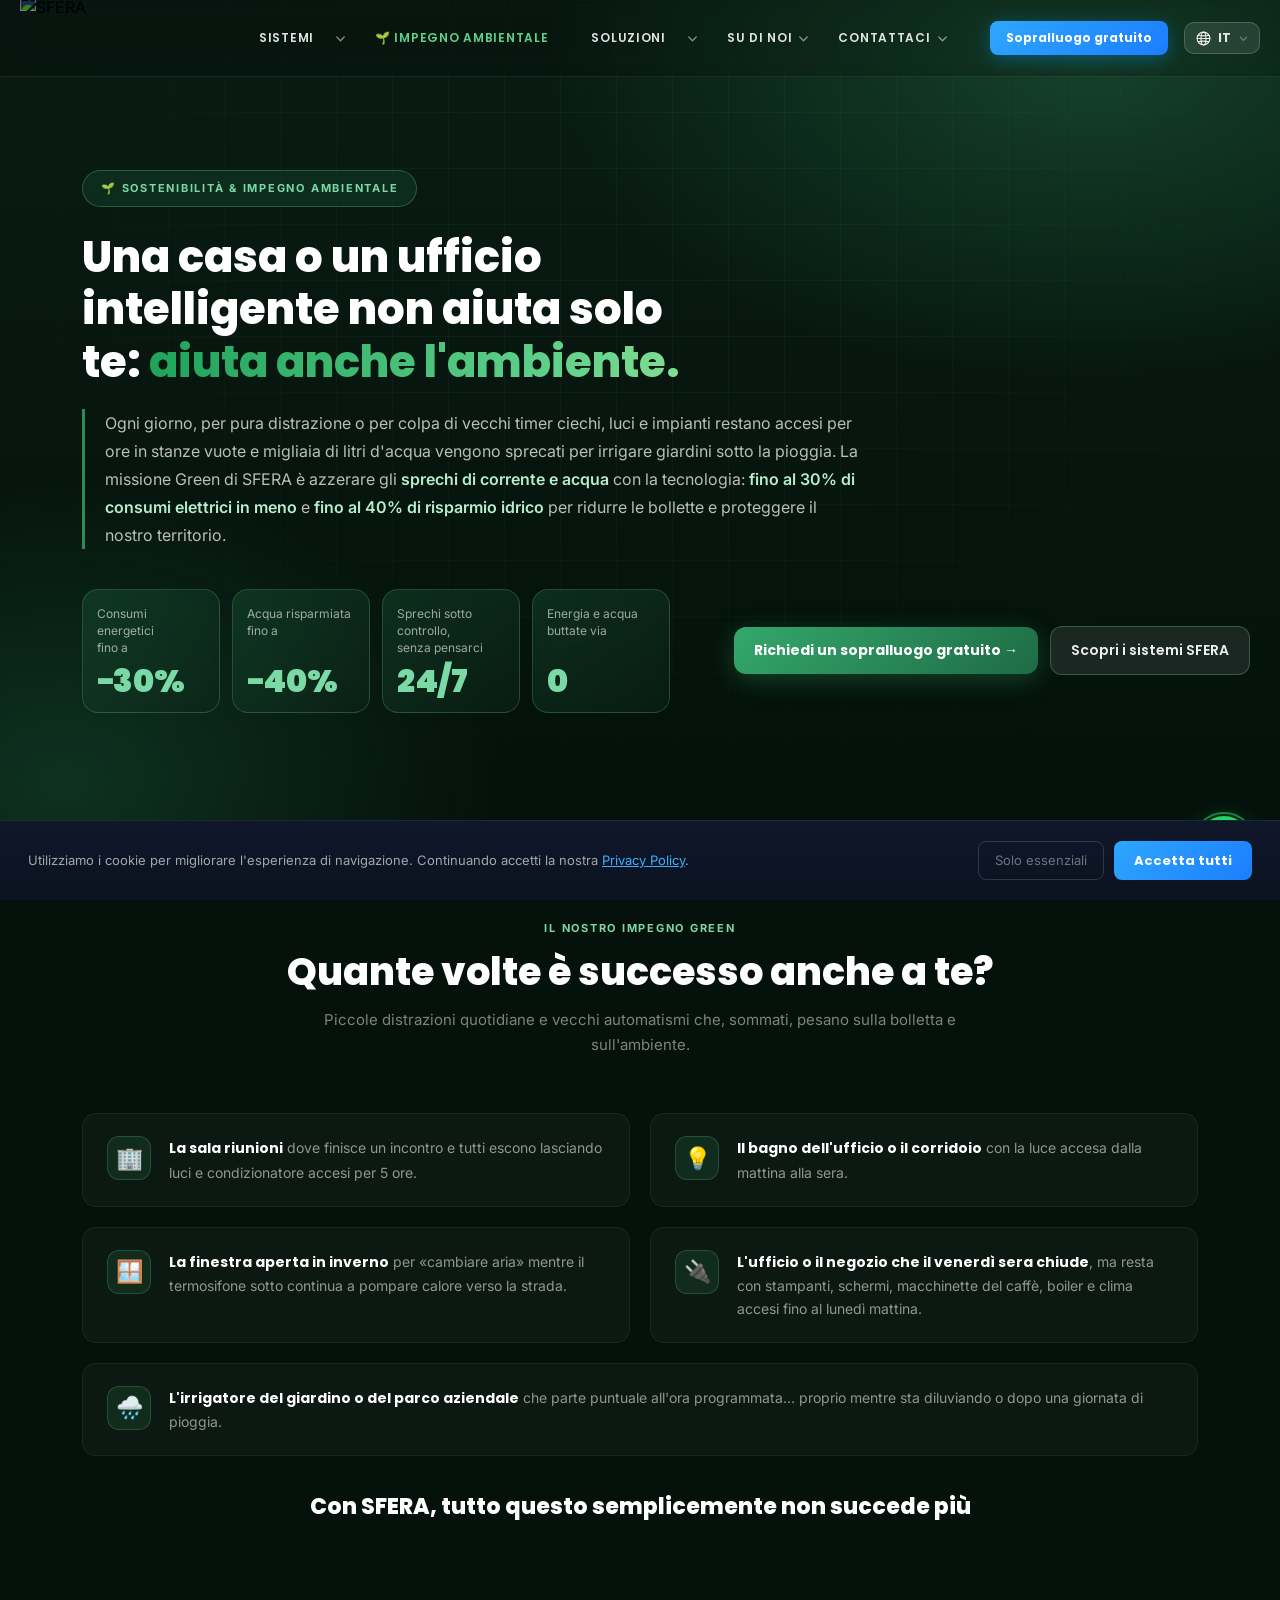
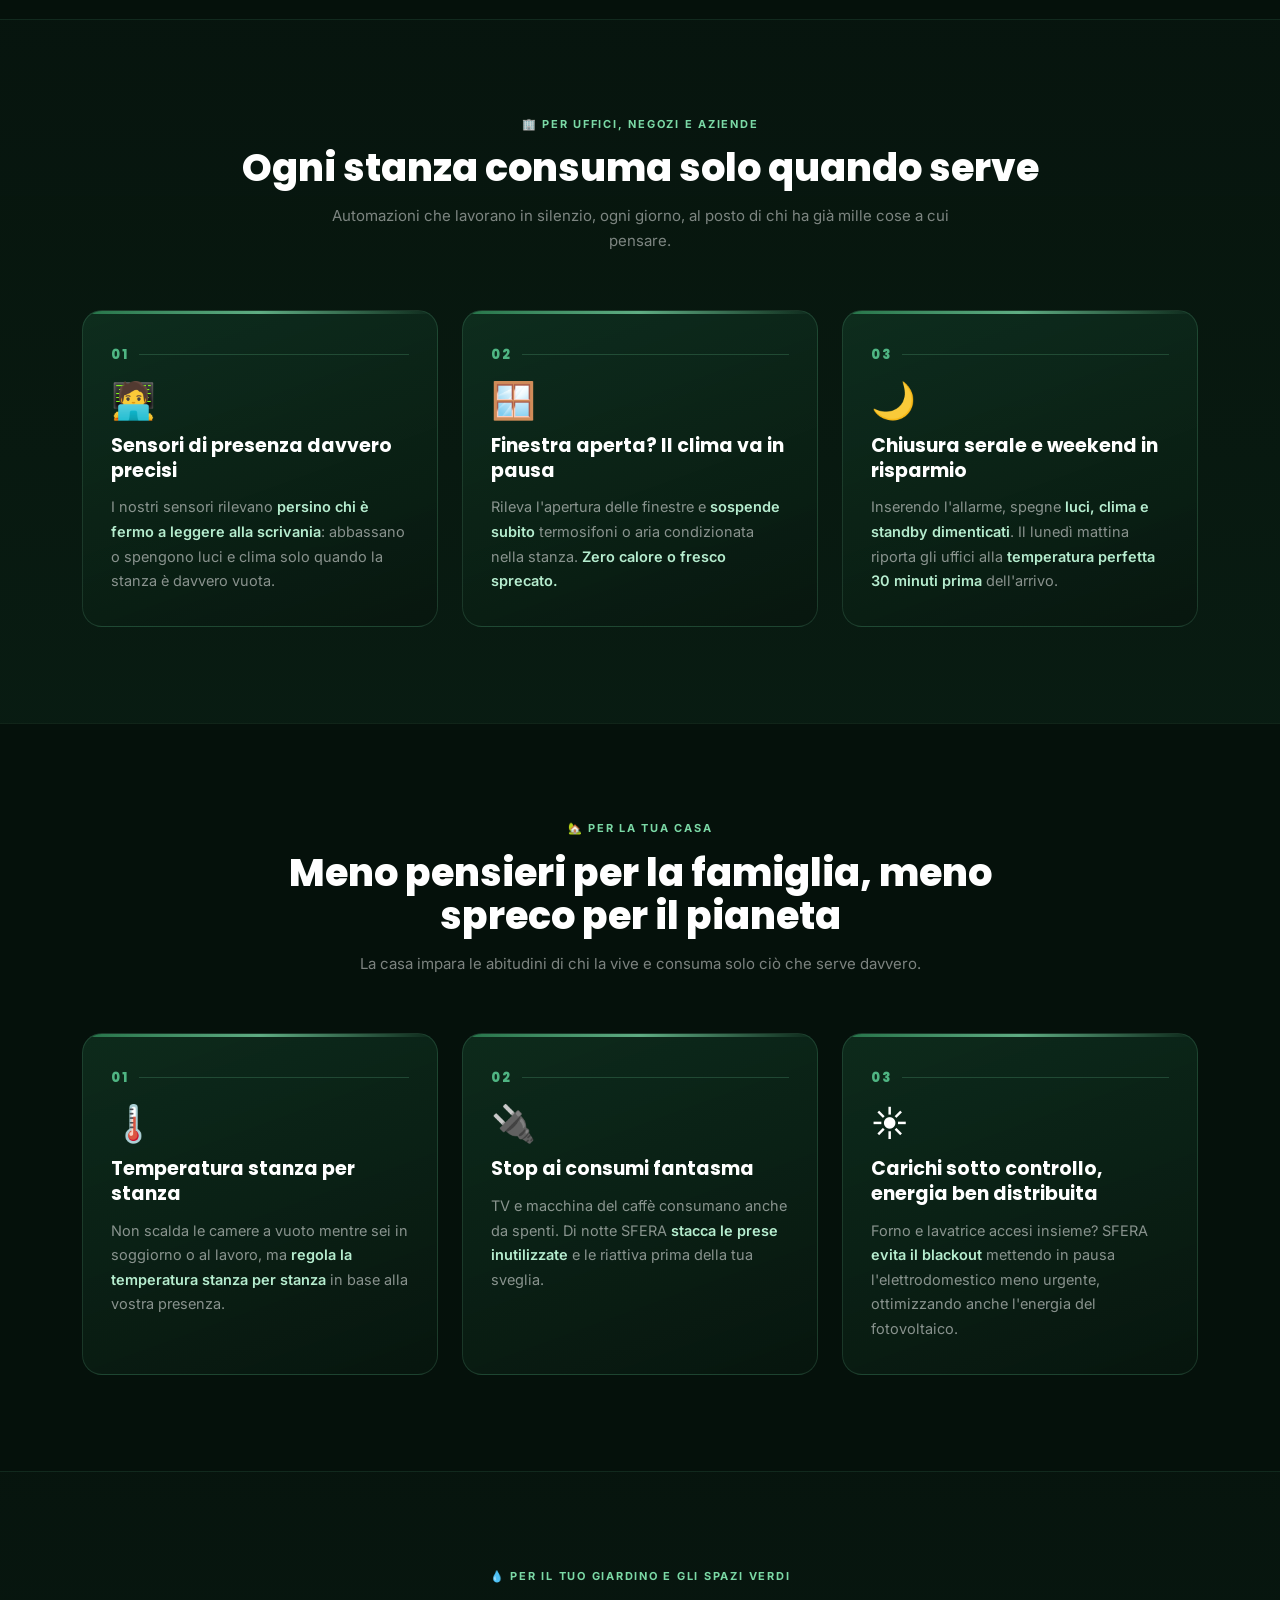
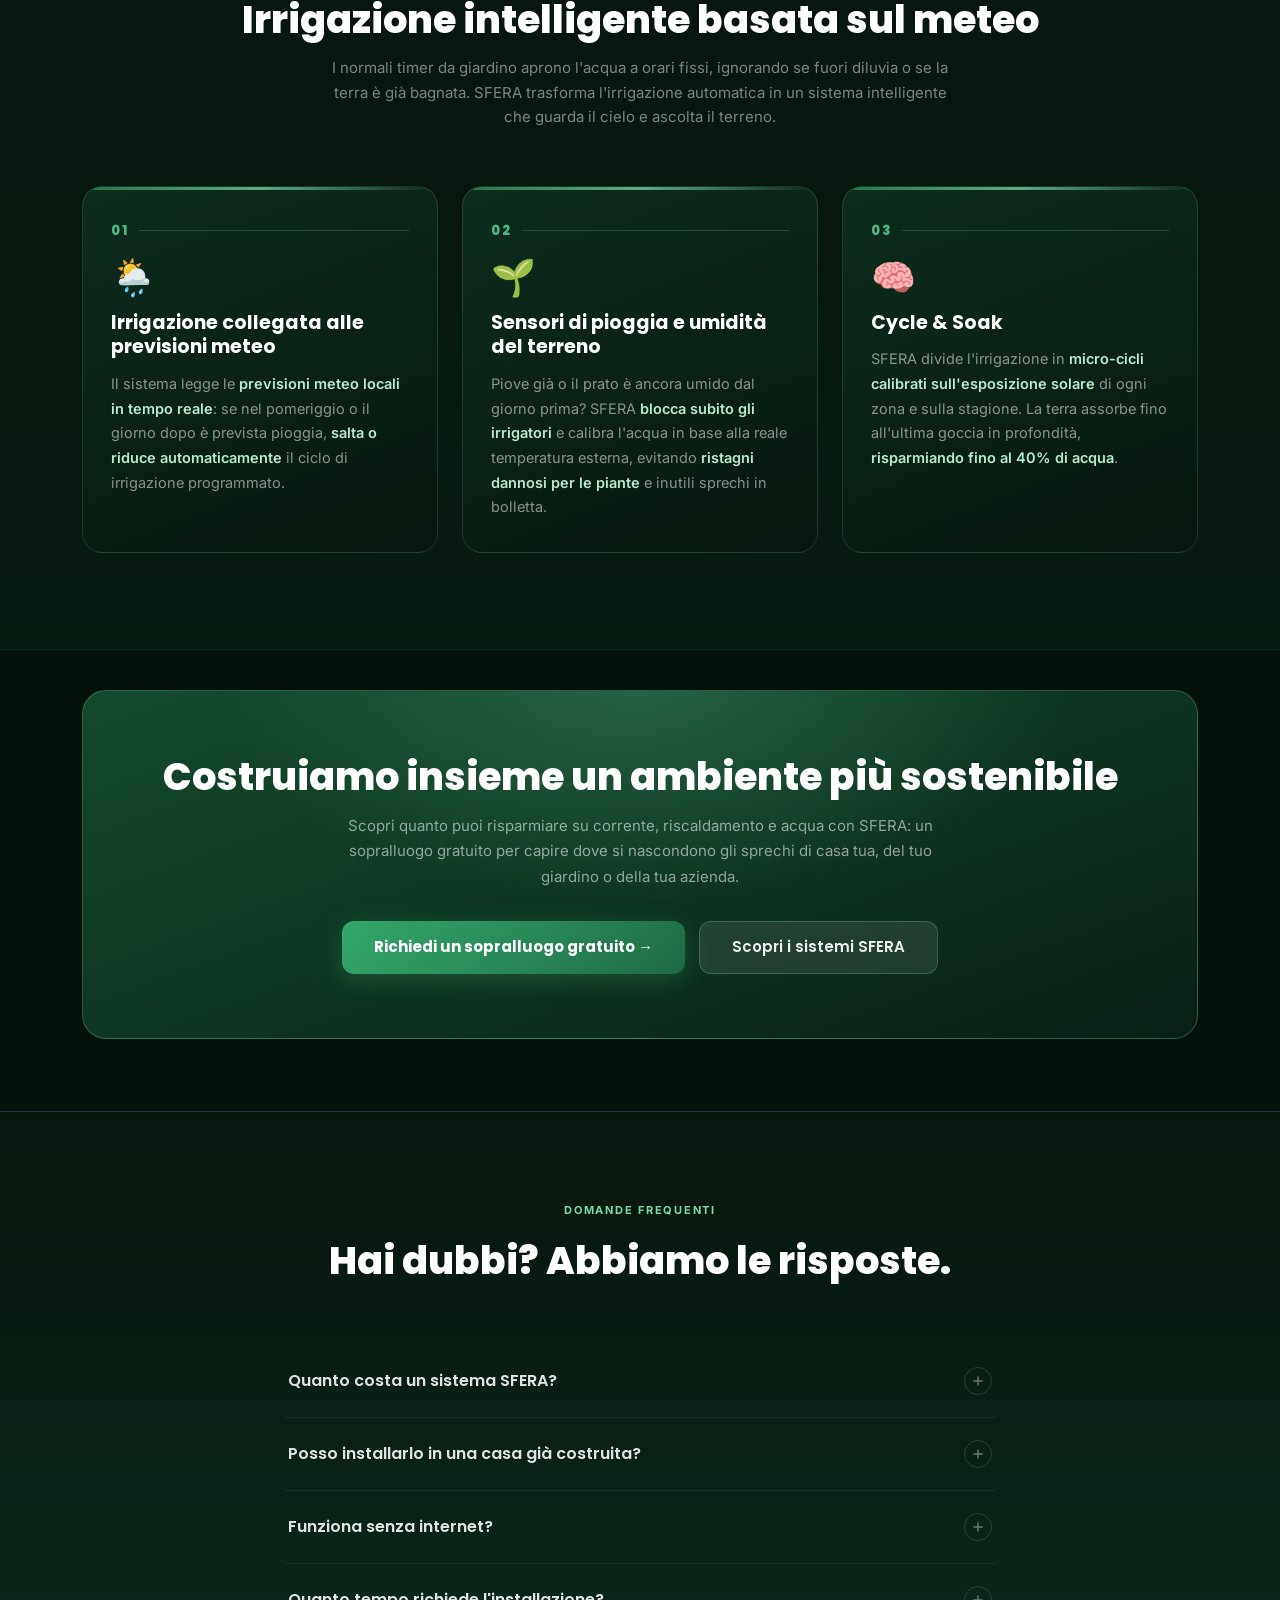
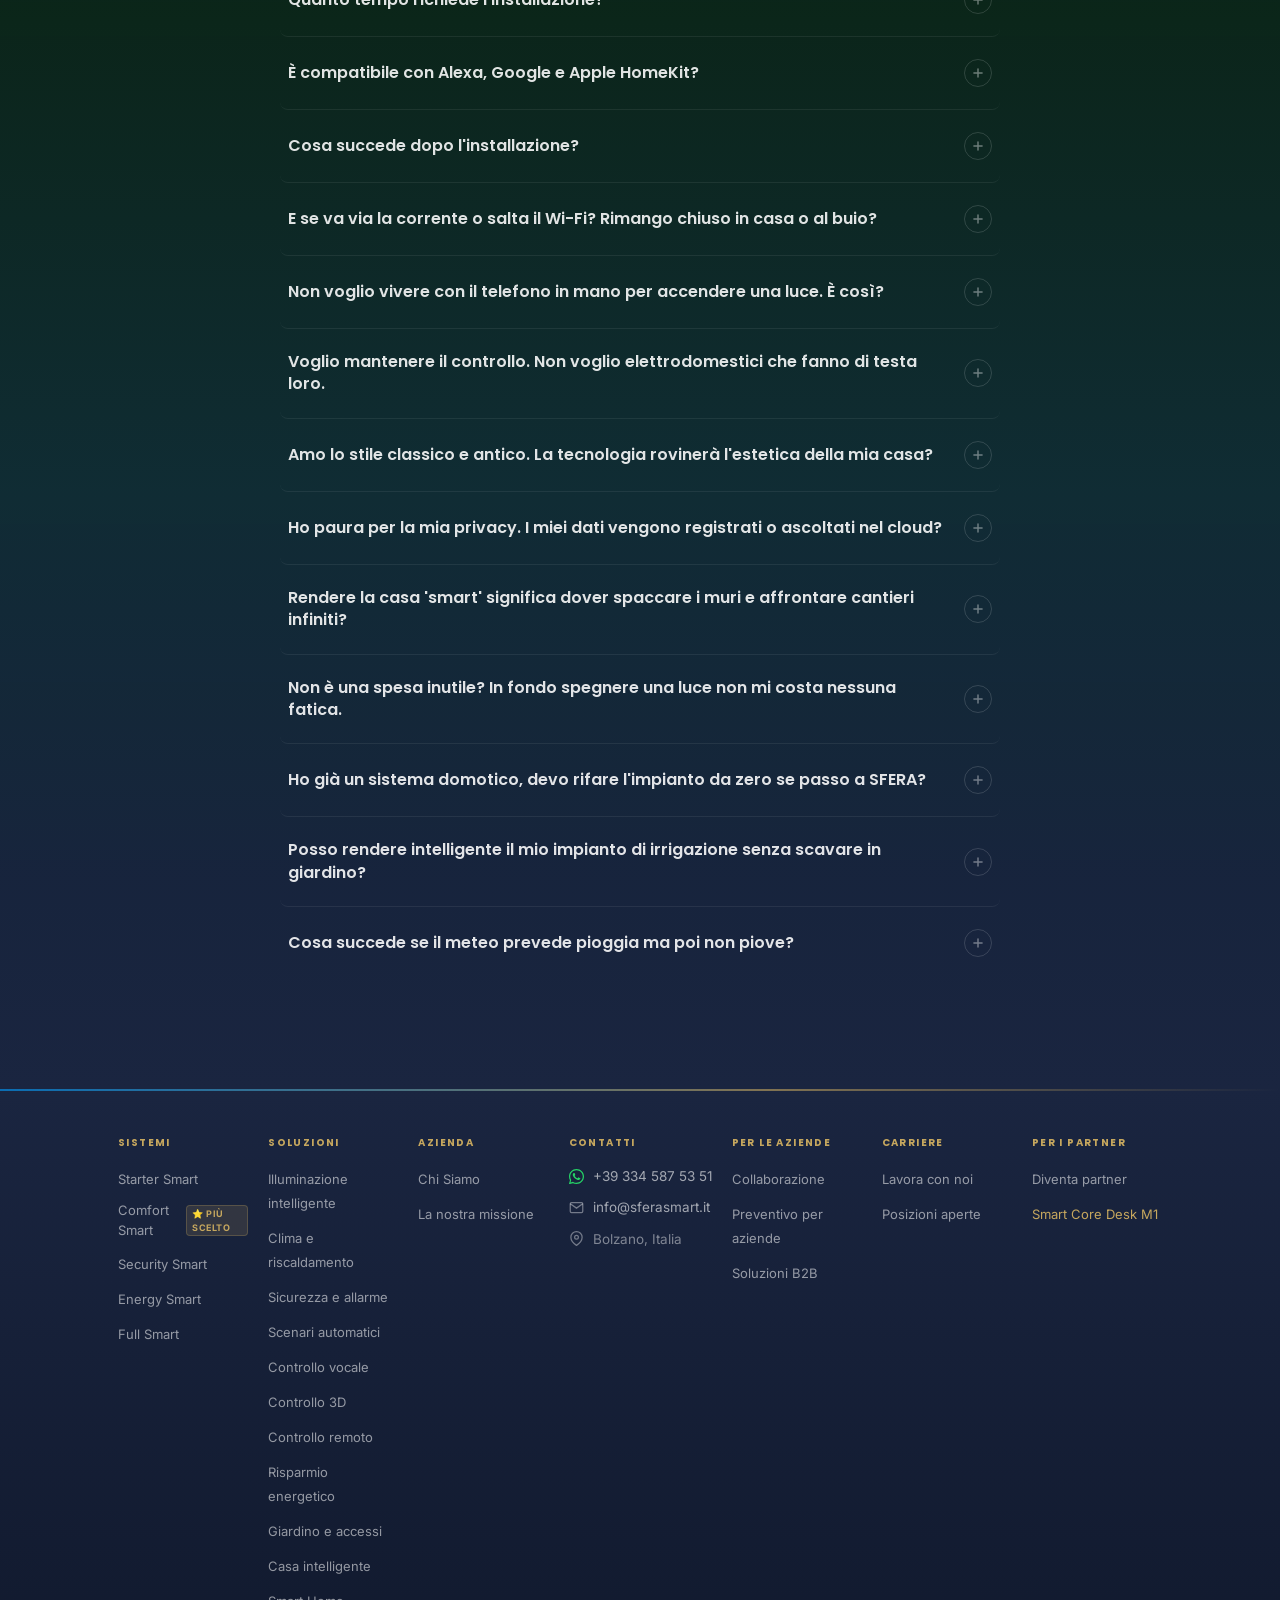
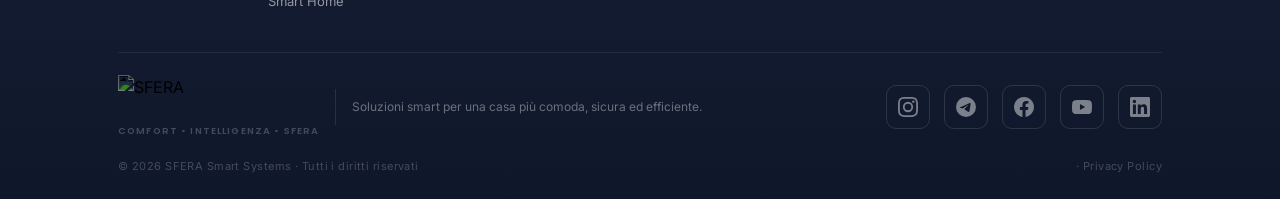
==== commit 34f0c6f9: "Add files via upload" ====
--- a/impegno-ambientale.html
+++ b/impegno-ambientale.html
@@ -5,11 +5,11 @@
     <script>try{var _l=localStorage.getItem('sfera-lang');if(_l&&['it','de','en'].includes(_l))document.documentElement.lang=_l;}catch(e){}</script>
     <meta name="viewport" content="width=device-width, initial-scale=1.0, viewport-fit=cover">
     <meta name="robots" content="index, follow">
-    <title>Impegno Ambientale | Il nostro Impegno Green | SFERA Smart Systems</title>
-    <meta name="description" content="Una casa o un ufficio intelligente aiuta anche l'ambiente: SFERA elimina gli sprechi invisibili di luce, clima e stand-by e fa consumare fino al 30% in meno.">
+    <title>Domotica Sostenibile: Risparmio Energetico e Idrico | SFERA</title>
+    <meta name="description" content="Scopri l'impegno ambientale di SFERA Smart Systems: tagliamo gli sprechi di corrente e acqua fino al 40% con sensori di presenza e irrigazione meteo-adattiva.">
     <link rel="canonical" href="https://www.sferasmart.it/impegno-ambientale.html">
-    <meta property="og:title" content="Il nostro Impegno Green | SFERA Smart Systems">
-    <meta property="og:description" content="Meno sprechi, bollette più leggere, meno inquinamento: la missione Green di SFERA.">
+    <meta property="og:title" content="Domotica Sostenibile: Risparmio Energetico e Idrico | SFERA">
+    <meta property="og:description" content="Scopri l'impegno ambientale di SFERA Smart Systems: tagliamo gli sprechi di corrente e acqua fino al 40% con sensori di presenza e irrigazione meteo-adattiva.">
     <meta property="og:url" content="https://www.sferasmart.it/impegno-ambientale.html">
     <meta property="og:type" content="website">
     <link rel="icon" type="image/png" href="https://pub-a92582c773094eecb29c572fa1712b3d.r2.dev/logo_blue.png">
@@ -19,7 +19,7 @@
     <link rel="preconnect" href="https://fonts.gstatic.com" crossorigin>
     <link rel="preconnect" href="https://pub-a92582c773094eecb29c572fa1712b3d.r2.dev" crossorigin>
     <link href="https://fonts.googleapis.com/css2?family=Poppins:wght@400;600;700;800;900&family=Inter:wght@400;500;600&display=swap" rel="stylesheet">
-    <link rel="stylesheet" href="style.css?v=224">
+    <link rel="stylesheet" href="style.css?v=230">
 
     <style>
         :root {
@@ -37,13 +37,25 @@
         body.green-page { background: var(--gr-950); color: #fff; font-family: 'Inter', sans-serif; }
         .gr-wrap { max-width: 1180px; margin: 0 auto; padding: 0 32px; position: relative; z-index: 2; }
 
+        /* ── ULTRA-MODERN BIONIC LEAVES CANVAS ── */
+        #gr-leaves-canvas {
+            position: fixed;
+            inset: 0;
+            width: 100vw;
+            height: 100vh;
+            pointer-events: none;
+            z-index: 1;
+            contain: strict;
+        }
+        footer { position: relative; z-index: 2; }
+
         /* ── HERO ── */
         .gr-hero {
             position: relative; overflow: hidden; padding: 170px 0 110px;
             background:
-                radial-gradient(900px 520px at 85% 8%, rgba(46,139,87,.38), transparent 60%),
-                radial-gradient(700px 480px at 5% 95%, rgba(30,107,69,.40), transparent 62%),
-                linear-gradient(180deg, #0A2016 0%, var(--gr-950) 100%);
+                radial-gradient(900px 520px at 85% 8%, rgba(46,139,87,.34), transparent 60%),
+                radial-gradient(700px 480px at 5% 95%, rgba(30,107,69,.36), transparent 62%),
+                linear-gradient(180deg, rgba(10,32,22,.78) 0%, rgba(5,17,11,.82) 100%);
             border-bottom: 1px solid rgba(123,217,166,.12);
         }
         .gr-hero::before { /* fine grid */
@@ -53,35 +65,34 @@
             -webkit-mask-image: radial-gradient(ellipse at 50% 30%, #000 20%, transparent 75%);
             mask-image: radial-gradient(ellipse at 50% 30%, #000 20%, transparent 75%);
         }
-        .gr-leaf { position: absolute; z-index: 1; pointer-events: none; color: var(--gr-400); opacity: .13; animation: gr-float 14s ease-in-out infinite; }
-        .gr-leaf svg { width: 100%; height: 100%; }
-        .gr-leaf.l1 { width: 220px; height: 220px; top: 90px; right: 6%; }
-        .gr-leaf.l2 { width: 120px; height: 120px; bottom: 60px; left: 7%; animation-delay: -5s; opacity: .10; }
-        .gr-leaf.l3 { width: 70px; height: 70px; top: 40%; right: 30%; animation-delay: -9s; opacity: .12; }
-        @keyframes gr-float {
-            0%,100% { transform: translateY(0) rotate(-6deg); }
-            50%     { transform: translateY(-26px) rotate(8deg); }
-        }
+        .gr-leaf { display: none; }
         .gr-eyebrow {
             display: inline-flex; align-items: center; gap: 10px;
-            font-family: 'Poppins', sans-serif; font-size: 11px; font-weight: 700; letter-spacing: .2em; text-transform: uppercase;
+            font-family: 'Inter', sans-serif; font-size: 11px; font-weight: 700; letter-spacing: .16em; text-transform: uppercase;
             color: var(--gr-300); background: rgba(46,139,87,.16); border: 1px solid rgba(123,217,166,.28);
-            padding: 9px 18px; border-radius: 999px; margin-bottom: 30px; backdrop-filter: blur(8px);
+            padding: 9px 18px; border-radius: 999px; margin-bottom: 24px; backdrop-filter: blur(8px);
         }
         .gr-hero h1 {
-            font-family: 'Poppins', sans-serif; font-weight: 900; line-height: 1.07;
-            font-size: clamp(34px, 5.4vw, 66px); max-width: 940px; margin: 0 0 30px; letter-spacing: -.01em;
+            font-family: 'Poppins', sans-serif; font-weight: 800; line-height: 1.22;
+            font-size: clamp(1.4rem, 4vw, 2.7rem); max-width: 820px; margin: 0 0 20px; letter-spacing: normal; text-wrap: balance;
         }
         .gr-hero h1 em {
             font-style: normal;
-            background: linear-gradient(100deg, var(--gr-300), var(--gr-400) 55%, #D7F5E3);
-            -webkit-background-clip: text; background-clip: text; color: transparent;
+            background: linear-gradient(90deg, #1FA35B, #5FD08A, #C8F79E, #5FD08A, #1FA35B);
+            background-size: 300% 100%;
+            -webkit-background-clip: text;
+            -webkit-text-fill-color: transparent;
+            background-clip: text;
+            color: transparent;
+            animation: gradient-shift 4s ease infinite;
+            will-change: background-position;
         }
         .gr-manifesto {
-            max-width: 780px; font-size: clamp(16px, 1.55vw, 19px); line-height: 1.85; color: rgba(255,255,255,.72);
-            font-style: italic; padding-left: 24px; border-left: 3px solid var(--gr-500); margin: 0 0 44px;
-        }
-        .gr-manifesto strong { color: var(--gr-200); font-style: normal; }
+            font-family: 'Inter', sans-serif; font-style: normal;
+            max-width: 780px; font-size: clamp(14.5px, 1.5vw, 16px); line-height: 1.75; color: rgba(255,255,255,.72);
+            padding-left: 20px; border-left: 3px solid var(--gr-500); margin: 0 0 40px;
+        }
+        .gr-manifesto strong { color: var(--gr-200); font-weight: 600; font-style: normal; }
         .gr-hero-stats { display: flex; gap: 18px; flex-wrap: wrap; }
         .gr-stat {
             min-width: 190px; padding: 20px 26px; border-radius: 18px;
@@ -89,32 +100,33 @@
             border: 1px solid rgba(123,217,166,.22); backdrop-filter: blur(10px);
         }
         .gr-stat b { display: block; font-family: 'Poppins', sans-serif; font-size: 40px; font-weight: 900; line-height: 1; color: var(--gr-300); }
-        .gr-stat span { display: block; margin-bottom: 10px; font-size: 12.5px; color: rgba(255,255,255,.6); line-height: 1.45; }
+        .gr-stat span { display: block; font-family: 'Inter', sans-serif; margin-bottom: 10px; font-size: 12.5px; color: rgba(255,255,255,.6); line-height: 1.45; }
 
         /* ── SECTIONS ── */
         .gr-section { padding: 96px 0; position: relative; }
-        .gr-section.alt { background: linear-gradient(180deg, var(--gr-900), #0A1F15 100%); border-top: 1px solid rgba(123,217,166,.08); border-bottom: 1px solid rgba(123,217,166,.08); }
-        .gr-kicker { font-family: 'Poppins', sans-serif; font-size: 11px; font-weight: 700; letter-spacing: .22em; text-transform: uppercase; color: var(--gr-400); margin: 0 0 14px; }
-        .gr-h2 { font-family: 'Poppins', sans-serif; font-weight: 800; font-size: clamp(26px, 3.4vw, 42px); line-height: 1.15; margin: 0 0 18px; max-width: 820px; }
-        .gr-lead { font-size: 17px; line-height: 1.8; color: rgba(255,255,255,.62); max-width: 720px; margin: 0 0 52px; }
+        .gr-section.alt { background: linear-gradient(180deg, rgba(8,23,15,.72), rgba(10,31,21,.76) 100%); border-top: 1px solid rgba(123,217,166,.08); border-bottom: 1px solid rgba(123,217,166,.08); }
+        .gr-kicker { font-family: 'Inter', sans-serif; font-size: 11px; font-weight: 700; letter-spacing: .16em; text-transform: uppercase; color: var(--gr-300); margin: 0 0 14px; text-align: center; }
+        .gr-h2 { font-family: 'Poppins', sans-serif; font-weight: 800; font-size: clamp(26px, 4vw, 38px); line-height: 1.15; color: #fff; margin: 0 auto 14px; max-width: 820px; text-align: center; }
+        .gr-lead { font-family: 'Inter', sans-serif; font-size: 15px; line-height: 1.65; color: rgba(255,255,255,.48); max-width: 640px; margin: 0 auto 56px; text-align: center; }
 
         /* Problem list */
         .gr-problems { display: grid; grid-template-columns: repeat(2, 1fr); gap: 20px; }
         .gr-problem {
-            display: flex; gap: 18px; align-items: flex-start; padding: 24px 26px; border-radius: 18px;
-            background: rgba(255,255,255,.03); border: 1px solid rgba(255,255,255,.07);
+            display: flex; gap: 18px; align-items: flex-start; padding: 22px 24px; border-radius: 14px;
+            background: rgba(255,255,255,.03); border: 1px solid rgba(255,255,255,.06);
             transition: transform .3s ease, border-color .3s ease, background .3s ease;
         }
         .gr-problem:hover { transform: translateY(-4px); border-color: rgba(123,217,166,.35); background: rgba(46,139,87,.08); }
-        .gr-problem .ico { flex: 0 0 48px; height: 48px; border-radius: 14px; display: grid; place-items: center; font-size: 24px; background: rgba(46,139,87,.18); border: 1px solid rgba(123,217,166,.2); }
-        .gr-problem p { margin: 0; font-size: 15.5px; line-height: 1.7; color: rgba(255,255,255,.72); }
-        .gr-problem p b { color: #fff; }
-        .gr-punch { margin-top: 36px; font-family: 'Poppins', sans-serif; font-size: clamp(18px, 2vw, 24px); font-weight: 700; color: var(--gr-300); }
+        .gr-problem .ico { flex: 0 0 44px; height: 44px; border-radius: 12px; display: grid; place-items: center; font-size: 22px; background: rgba(46,139,87,.18); border: 1px solid rgba(123,217,166,.2); }
+        .gr-problem p { font-family: 'Inter', sans-serif; margin: 0; font-size: 14px; line-height: 1.65; color: rgba(255,255,255,.55); }
+        .gr-problem p b { font-family: 'Poppins', sans-serif; font-weight: 700; color: #fff; }
+        .gr-problems > .gr-problem:last-child:nth-child(odd) { grid-column: 1 / -1; }
+        .gr-punch { margin: 36px auto 0; text-align: center; font-family: 'Poppins', sans-serif; font-size: clamp(18px, 2.5vw, 22px); font-weight: 800; line-height: 1.4; color: #fff; }
 
         /* Feature cards */
         .gr-grid { display: grid; grid-template-columns: repeat(3, 1fr); gap: 24px; }
         .gr-card {
-            position: relative; overflow: hidden; padding: 36px 30px 34px; border-radius: 24px;
+            position: relative; overflow: hidden; padding: 34px 28px 32px; border-radius: 20px;
             background: linear-gradient(160deg, rgba(20,64,42,.55), rgba(8,23,15,.85));
             border: 1px solid rgba(123,217,166,.16);
             transition: transform .35s ease, border-color .35s ease, box-shadow .35s ease;
@@ -127,31 +139,35 @@
         .gr-card:hover { transform: translateY(-8px); border-color: rgba(123,217,166,.45); box-shadow: 0 24px 60px -20px rgba(46,139,87,.45); }
         .gr-num { font-family: 'Poppins', sans-serif; font-size: 13px; font-weight: 800; letter-spacing: .14em; color: var(--gr-400); margin-bottom: 18px; display: flex; align-items: center; gap: 10px; }
         .gr-num::after { content: ''; flex: 1; height: 1px; background: rgba(123,217,166,.2); }
-        .gr-card .big { font-size: 38px; line-height: 1; margin-bottom: 18px; display: block; filter: saturate(.9); }
-        .gr-card h3 { font-family: 'Poppins', sans-serif; font-size: 20px; font-weight: 700; margin: 0 0 14px; color: #fff; line-height: 1.3; }
-        .gr-card p { margin: 0; font-size: 15px; line-height: 1.8; color: rgba(255,255,255,.66); }
+        .gr-card .big { font-size: 36px; line-height: 1; margin-bottom: 16px; display: block; filter: saturate(.9); }
+        .gr-card h3 { font-family: 'Poppins', sans-serif; font-size: 19px; font-weight: 700; margin: 0 0 12px; color: #fff; line-height: 1.3; }
+        .gr-card p { font-family: 'Inter', sans-serif; margin: 0; font-size: 14.5px; line-height: 1.7; color: rgba(255,255,255,.52); }
         .gr-card p strong { color: var(--gr-200); font-weight: 600; }
 
         /* CTA */
         .gr-cta {
-            text-align: center; padding: 70px 40px; border-radius: 32px; position: relative; overflow: hidden;
+            text-align: center; padding: 64px 40px; border-radius: 24px; position: relative; overflow: hidden;
             background: radial-gradient(600px 300px at 50% 0%, rgba(79,181,131,.30), transparent 70%), linear-gradient(160deg, #134A2E, #0A2016);
             border: 1px solid rgba(123,217,166,.28);
         }
-        .gr-cta h2 { font-family: 'Poppins', sans-serif; font-weight: 800; font-size: clamp(26px, 3.2vw, 40px); margin: 0 0 16px; line-height: 1.2; }
-        .gr-cta p { max-width: 640px; margin: 0 auto 34px; color: rgba(255,255,255,.7); font-size: 16.5px; line-height: 1.75; }
+        .gr-cta h2 { font-family: 'Poppins', sans-serif; font-weight: 800; font-size: clamp(26px, 4vw, 38px); margin: 0 0 14px; line-height: 1.15; color: #fff; }
+        .gr-cta p { font-family: 'Inter', sans-serif; max-width: 620px; margin: 0 auto 32px; color: rgba(255,255,255,.55); font-size: 15px; line-height: 1.7; }
         .gr-btns { display: flex; gap: 14px; justify-content: center; flex-wrap: wrap; }
         .gr-btn {
             display: inline-flex; align-items: center; gap: 10px; padding: 14px 32px; border-radius: 12px; text-decoration: none; cursor: pointer;
             font-family: 'Poppins', sans-serif; font-size: 15px; transition: transform .22s ease, box-shadow .22s ease, background .22s ease, border-color .22s ease;
         }
-        .gr-btn.primary, .gr-btn.ghost { font-weight: 700; background: #fff; color: #1E6B45; border: 1.5px solid #fff; box-shadow: 0 6px 24px rgba(0,0,0,0.25); }
-        .gr-btn.primary:hover, .gr-btn.ghost:hover { transform: translateY(-2px); background: #E9FBF1; border-color: #E9FBF1; color: #14402A; box-shadow: 0 10px 34px rgba(123,217,166,0.35); }
-        .gr-hero-stats { align-items: center; flex-wrap: nowrap; gap: 14px; }
-        .gr-hero-stats .gr-stat { min-width: 0; flex: 0 1 158px; padding: 16px 16px; border-radius: 16px; }
-        .gr-hero-stats .gr-stat b { font-size: 34px; }
+        .gr-btn.primary { font-weight: 700; background: linear-gradient(135deg, #34A86C, #1E6B45); color: #fff; border: none; box-shadow: 0 6px 24px rgba(46,139,87,0.38); }
+        .gr-btn.primary:hover { transform: translateY(-2px); background: linear-gradient(135deg, #3EC07D, #247D51); color: #fff; box-shadow: 0 10px 36px rgba(79,181,131,0.55); }
+        .gr-btn.ghost { font-weight: 600; background: rgba(255,255,255,0.09); color: rgba(255,255,255,0.92); border: 1.5px solid rgba(123,217,166,0.28); box-shadow: none; }
+        .gr-btn.ghost:hover { transform: translateY(-2px); background: rgba(123,217,166,0.15); border-color: rgba(123,217,166,0.48); color: #fff; }
+        body.green-page .faq-btn:hover .faq-icon { border-color: rgba(123,217,166,0.45); color: var(--gr-300); }
+        body.green-page .faq-btn[aria-expanded="true"] .faq-icon { background: rgba(46,139,87,0.22); border-color: rgba(123,217,166,0.4); color: var(--gr-300); }
+        .gr-hero-stats { align-items: stretch; flex-wrap: nowrap; gap: 12px; }
+        .gr-hero-stats .gr-stat { min-width: 0; flex: 0 1 142px; padding: 15px 14px; border-radius: 16px; display: flex; flex-direction: column; justify-content: space-between; }
+        .gr-hero-stats .gr-stat b { font-size: 32px; }
         .gr-hero-stats .gr-stat span { font-size: 12px; margin-bottom: 8px; }
-        .gr-hero-btns { display: flex; flex-direction: row; flex-wrap: nowrap; flex: 0 0 auto; gap: 12px; align-items: center; margin-left: 110px; }
+        .gr-hero-btns { display: flex; flex-direction: row; flex-wrap: nowrap; flex: 0 0 auto; gap: 12px; align-items: center; margin-left: 52px; margin-right: -52px; }
         .gr-hero-btns .gr-btn { white-space: nowrap; padding: 13px 20px; font-size: 14px; }        .gr-hero-btns .gr-btn, .gr-btns .gr-btn { animation: gr-pulse 2.8s ease-in-out infinite; }
         .gr-hero-btns .gr-btn.ghost, .gr-btns .gr-btn.ghost { animation-delay: -1.4s; }
         @keyframes gr-pulse {
@@ -160,10 +176,10 @@
         }
         .gr-hero-btns .gr-btn:hover, .gr-btns .gr-btn:hover { animation-play-state: paused; }
         @media (prefers-reduced-motion: reduce) { .gr-hero-btns .gr-btn, .gr-btns .gr-btn { animation: none; } }
-        @media (max-width: 1200px) {
+        @media (max-width: 1120px) {
             .gr-hero-stats { flex-wrap: wrap; }
             .gr-hero-stats .gr-stat { flex: 1 1 140px; }
-            .gr-hero-btns { margin-left: 0; flex-wrap: wrap; flex: 1 1 100%; margin-top: 8px; }
+            .gr-hero-btns { margin-left: 0; margin-right: 0; flex-wrap: wrap; flex: 1 1 100%; margin-top: 8px; }
         }
         .gr-reveal { opacity: 0; transform: translateY(30px); transition: opacity .8s ease, transform .8s cubic-bezier(.2,.7,.2,1); }
         .gr-reveal.in { opacity: 1; transform: none; }
@@ -175,7 +191,7 @@
             .gr-hero { padding: 120px 0 70px; }
             .gr-section { padding: 68px 0; }
             .gr-cta { padding: 48px 22px; }
-            .gr-stat { min-width: 0; flex: 1 1 140px; padding: 16px 18px; }
+            .gr-stat { min-width: 0; flex: 1 1 calc(50% - 10px); padding: 16px 16px; }
             .gr-stat b { font-size: 32px; }
             .gr-hero-btns, .gr-btns { flex-direction: column; align-items: stretch; width: 100%; }
             .gr-hero-btns .gr-btn, .gr-btns .gr-btn { width: 100%; min-height: 50px; padding: 14px 16px; font-size: clamp(12.5px, 3.6vw, 14.5px); justify-content: center; text-align: center; box-sizing: border-box; white-space: nowrap; }
@@ -186,10 +202,13 @@
         #main-nav .nav-inner { max-width: 1400px !important; padding-left: 20px !important; padding-right: 20px !important; }
     </style>
 </head>
-<body class="green-page">
-
-    <!-- Cursor spotlight  -->
+<body class="green-page antialiased">
+
+    <!-- Cursor spotlight  -->
     <div id="cursor-glow"></div>
+
+    <!-- Ultra-modern bionic leaves & wind-gust background canvas -->
+    <canvas id="gr-leaves-canvas" aria-hidden="true"></canvas>
 
     <!-- ── SOLUTION MODALS ── -->
     <div class="sol-overlay" id="sol-overlay" role="dialog" aria-modal="true" aria-label="Dettagli sistema" onclick="closeSol(event)">
@@ -527,11 +546,12 @@
         <div class="gr-wrap">
             <p class="gr-eyebrow" data-i18n="gr-eyebrow">🌱 Sostenibilità &amp; Impegno Ambientale</p>
             <h1 data-i18n-html="gr-h1">Una casa o un ufficio intelligente non aiuta solo te: <em>aiuta anche l'ambiente.</em></h1>
-            <p class="gr-manifesto" data-i18n-html="gr-manifesto">Ogni giorno, per pura distrazione, luci e impianti restano accesi per ore in case e uffici vuoti. La missione Green di SFERA è azzerare questi <strong>sprechi</strong> con la tecnologia: <strong>fino al 30% di consumi in meno</strong> per ridurre le bollette e l'inquinamento del nostro territorio.</p>
+            <p class="gr-manifesto" data-i18n-html="gr-manifesto">Ogni giorno, per pura distrazione o per colpa di vecchi timer ciechi, luci e impianti restano accesi per ore in stanze vuote e migliaia di litri d'acqua vengono sprecati per irrigare giardini sotto la pioggia. La missione Green di SFERA è azzerare gli <strong>sprechi di corrente e acqua</strong> con la tecnologia: <strong>fino al 30% di consumi elettrici in meno</strong> e <strong>fino al 40% di risparmio idrico</strong> per ridurre le bollette e proteggere il nostro territorio.</p>
             <div class="gr-hero-stats">
                 <div class="gr-stat"><span data-i18n-html="gr-stat1-lbl">Consumi energetici<br>fino a</span><b>−30%</b></div>
+                <div class="gr-stat"><span data-i18n-html="gr-stat-water-lbl">Acqua risparmiata<br>fino a</span><b>−40%</b></div>
                 <div class="gr-stat"><span data-i18n-html="gr-stat2-lbl">Sprechi sotto controllo,<br>senza pensarci</span><b>24/7</b></div>
-                <div class="gr-stat"><span data-i18n-html="gr-stat3-lbl">Energia buttata fuori<br>dalla finestra</span><b>0</b></div>
+                <div class="gr-stat"><span data-i18n-html="gr-stat3-lbl">Energia e acqua<br>buttate via</span><b>0</b></div>
                 <div class="gr-hero-btns">
                     <a class="gr-btn primary" id="green-hero-contact" href="https://wa.me/393345875351" target="_blank" rel="noopener noreferrer" data-i18n="gr-btn-contact">Richiedi un sopralluogo gratuito &rarr;</a>
                     <a class="gr-btn ghost" id="green-hero-systems" href="tutti_i_sistemi.html" data-i18n="gr-btn-systems">Scopri i sistemi SFERA</a>
@@ -547,14 +567,15 @@
             <div class="gr-wrap">
                 <p class="gr-kicker gr-reveal" data-i18n="gr-prob-kicker">Il nostro impegno green</p>
                 <h2 class="gr-h2 gr-reveal" id="green-problema-title" data-i18n="gr-prob-h2">Quante volte è successo anche a te?</h2>
-                <p class="gr-lead gr-reveal" data-i18n="gr-prob-lead">Piccole distrazioni quotidiane che, sommate, pesano sulla bolletta e sull'ambiente.</p>
+                <p class="gr-lead gr-reveal" data-i18n="gr-prob-lead">Piccole distrazioni quotidiane e vecchi automatismi che, sommati, pesano sulla bolletta e sull'ambiente.</p>
                 <div class="gr-problems">
                     <div class="gr-problem gr-reveal"><span class="ico">🏢</span><p data-i18n-html="gr-prob-1"><b>La sala riunioni</b> dove finisce un incontro e tutti escono lasciando luci e condizionatore accesi per 5 ore.</p></div>
                     <div class="gr-problem gr-reveal"><span class="ico">💡</span><p data-i18n-html="gr-prob-2"><b>Il bagno dell'ufficio o il corridoio</b> con la luce accesa dalla mattina alla sera.</p></div>
                     <div class="gr-problem gr-reveal"><span class="ico">🪟</span><p data-i18n-html="gr-prob-3"><b>La finestra aperta in inverno</b> per «cambiare aria» mentre il termosifone sotto continua a pompare calore verso la strada.</p></div>
                     <div class="gr-problem gr-reveal"><span class="ico">🔌</span><p data-i18n-html="gr-prob-4"><b>L'ufficio o il negozio che il venerdì sera chiude</b>, ma resta con stampanti, schermi, macchinette del caffè, boiler e clima accesi fino al lunedì mattina.</p></div>
+                    <div class="gr-problem gr-reveal"><span class="ico">🌧️</span><p data-i18n-html="gr-prob-5"><b>L'irrigatore del giardino o del parco aziendale</b> che parte puntuale all'ora programmata… proprio mentre sta diluviando o dopo una giornata di pioggia.</p></div>
                 </div>
-                <p class="gr-punch gr-reveal" data-i18n="gr-prob-punch">Con SFERA, tutto questo semplicemente non succede più.</p>
+                <p class="gr-punch gr-reveal" data-i18n="gr-prob-punch">Con SFERA, tutto questo semplicemente non succede più</p>
             </div>
         </section>
 
@@ -562,7 +583,7 @@
         <section class="gr-section alt" id="green-aziende" aria-labelledby="green-aziende-title">
             <div class="gr-wrap">
                 <p class="gr-kicker gr-reveal" data-i18n="gr-biz-kicker">🏢 Per uffici, negozi e aziende</p>
-                <h2 class="gr-h2 gr-reveal" id="green-aziende-title" data-i18n="gr-biz-h2">Ogni stanza consuma solo quando serve.</h2>
+                <h2 class="gr-h2 gr-reveal" id="green-aziende-title" data-i18n="gr-biz-h2">Ogni stanza consuma solo quando serve</h2>
                 <p class="gr-lead gr-reveal" data-i18n="gr-biz-lead">Automazioni che lavorano in silenzio, ogni giorno, al posto di chi ha già mille cose a cui pensare.</p>
                 <div class="gr-grid">
                     <article class="gr-card gr-reveal">
@@ -591,7 +612,7 @@
         <section class="gr-section" id="green-casa" aria-labelledby="green-casa-title">
             <div class="gr-wrap">
                 <p class="gr-kicker gr-reveal" data-i18n="gr-home-kicker">🏡 Per la tua casa</p>
-                <h2 class="gr-h2 gr-reveal" id="green-casa-title" data-i18n="gr-home-h2">Più comfort per la famiglia, meno spreco per il pianeta.</h2>
+                <h2 class="gr-h2 gr-reveal" id="green-casa-title" data-i18n="gr-home-h2">Meno pensieri per la famiglia, meno spreco per il pianeta</h2>
                 <p class="gr-lead gr-reveal" data-i18n="gr-home-lead">La casa impara le abitudini di chi la vive e consuma solo ciò che serve davvero.</p>
                 <div class="gr-grid">
                     <article class="gr-card gr-reveal">
@@ -616,12 +637,41 @@
             </div>
         </section>
 
+        <!-- ── GIARDINO E SPAZI VERDI ── -->
+        <section class="gr-section alt" id="green-giardino" aria-labelledby="green-giardino-title">
+            <div class="gr-wrap">
+                <p class="gr-kicker gr-reveal" data-i18n="gr-garden-kicker">💧 Per il tuo giardino e gli spazi verdi</p>
+                <h2 class="gr-h2 gr-reveal" id="green-giardino-title" data-i18n="gr-garden-h2">Irrigazione intelligente basata sul meteo</h2>
+                <p class="gr-lead gr-reveal" data-i18n="gr-garden-lead">I normali timer da giardino aprono l'acqua a orari fissi, ignorando se fuori diluvia o se la terra è già bagnata. SFERA trasforma l'irrigazione automatica in un sistema intelligente che guarda il cielo e ascolta il terreno.</p>
+                <div class="gr-grid">
+                    <article class="gr-card gr-reveal">
+                        <div class="gr-num">01</div>
+                        <span class="big">🌦️</span>
+                        <h3 data-i18n="gr-garden-c1-h3">Irrigazione collegata alle previsioni meteo</h3>
+                        <p data-i18n-html="gr-garden-c1-p">Il sistema legge le <strong>previsioni meteo locali in tempo reale</strong>: se nel pomeriggio o il giorno dopo è prevista pioggia, <strong>salta o riduce automaticamente</strong> il ciclo di irrigazione programmato.</p>
+                    </article>
+                    <article class="gr-card gr-reveal">
+                        <div class="gr-num">02</div>
+                        <span class="big">🌱</span>
+                        <h3 data-i18n="gr-garden-c2-h3">Sensori di pioggia e umidità del terreno</h3>
+                        <p data-i18n-html="gr-garden-c2-p">Piove già o il prato è ancora umido dal giorno prima? SFERA <strong>blocca subito gli irrigatori</strong> e calibra l'acqua in base alla reale temperatura esterna, evitando <strong>ristagni dannosi per le piante</strong> e inutili sprechi in bolletta.</p>
+                    </article>
+                    <article class="gr-card gr-reveal">
+                        <div class="gr-num">03</div>
+                        <span class="big">🧠</span>
+                        <h3 data-i18n="gr-garden-c3-h3">Cycle &amp; Soak</h3>
+                        <p data-i18n-html="gr-garden-c3-p">SFERA divide l'irrigazione in <strong>micro-cicli calibrati sull'esposizione solare</strong> di ogni zona e sulla stagione. La terra assorbe fino all'ultima goccia in profondità, <strong>risparmiando fino al 40% di acqua</strong>.</p>
+                    </article>
+                </div>
+            </div>
+        </section>
+
         <!-- ── CTA ── -->
         <section class="gr-section" id="green-cta" style="padding-top:40px;padding-bottom:72px;">
             <div class="gr-wrap">
                 <div class="gr-cta gr-reveal">
-                    <h2 data-i18n="gr-cta-h2">Costruiamo insieme un ambiente più sostenibile.</h2>
-                    <p data-i18n="gr-cta-p">Scopri quanto puoi risparmiare con SFERA: un sopralluogo gratuito per capire dove si nascondono gli sprechi di casa tua o della tua azienda.</p>
+                    <h2 data-i18n="gr-cta-h2">Costruiamo insieme un ambiente più sostenibile</h2>
+                    <p data-i18n="gr-cta-p">Scopri quanto puoi risparmiare su corrente, riscaldamento e acqua con SFERA: un sopralluogo gratuito per capire dove si nascondono gli sprechi di casa tua, del tuo giardino o della tua azienda.</p>
                     <div class="gr-btns">
                         <a class="gr-btn primary" id="green-cta-contact" href="https://wa.me/393345875351" target="_blank" rel="noopener noreferrer" data-i18n="gr-btn-contact">Richiedi un sopralluogo gratuito →</a>
                         <a class="gr-btn ghost" id="green-cta-systems" href="tutti_i_sistemi.html" data-i18n="gr-btn-systems">Scopri i sistemi SFERA</a>
@@ -631,8 +681,8 @@
         </section>
 
         <!-- ── FAQ ── -->
-        <section id="section-faq" style="padding:90px 0 110px;border-top:1px solid rgba(123,217,166,0.08);background:linear-gradient(180deg,#08170F 0%,#0D2A1C 30%,#12303A 62%,#182640 85%,#1a2540 100%);">
-            <div style="max-width:760px;margin:0 auto;padding:0 28px;">
+        <section id="section-faq" style="position:relative;padding:90px 0 110px;border-top:1px solid rgba(123,217,166,0.08);background:linear-gradient(180deg,rgba(8,23,15,0.75) 0%,rgba(13,42,28,0.82) 30%,rgba(18,48,58,0.88) 62%,rgba(24,38,64,0.94) 85%,#1a2540 100%);">
+            <div style="max-width:760px;margin:0 auto;padding:0 28px;position:relative;z-index:2;">
                 <div class="gr-reveal" style="text-align:center;margin-bottom:56px;">
                     <span style="font-family:'Inter',sans-serif;font-size:11px;font-weight:700;letter-spacing:.16em;text-transform:uppercase;color:var(--gr-300);display:block;margin-bottom:14px;" data-i18n="faq-eyebrow">Domande frequenti</span>
                     <h2 style="font-family:'Poppins',sans-serif;font-size:clamp(26px,4vw,38px);font-weight:800;color:#fff;margin:0;" data-i18n="faq-h2">Hai dubbi? Abbiamo le risposte.</h2>
@@ -743,12 +793,28 @@
                         <div class="faq-body"><p data-i18n="faq-13-a">Hai ragione, se vuoi usare SFERA solo per spegnere una luce non hai bisogno di un impianto intelligente. Perché il valore è il comfort mentale di non dover controllare 15 finestre prima di uscire. È il risparmio energetico costante di un riscaldamento che non spreca mai calore. È la sicurezza di una casa che simula la tua presenza quando sei in vacanza o previene il danno se c'è una perdita d'acqua (cosa che da solo ti sarebbe impossibile senza prima un allagamento ;)). È un investimento che aumenta il valore del tuo immobile e protegge la tua serenità.</p></div>
                     </div>
 
+                    <div class="faq-item">
+                        <button class="faq-btn" aria-expanded="false" onclick="toggleFaq(this)">
+                            <span class="faq-q" data-i18n="faq-14-q">Ho già un sistema domotico, devo rifare l'impianto da zero se passo a SFERA?</span>
+                            <span class="faq-icon"><svg width="14" height="14" fill="none" stroke="currentColor" stroke-width="2.5" viewBox="0 0 24 24"><path d="M12 5v14M5 12h14" stroke-linecap="round"/></svg></span>
+                        </button>
+                        <div class="faq-body"><p data-i18n="faq-14-a">No. Valorizziamo ciò che hai già, integrandolo ed evolvendolo. Il sistema SFERA nasce per far dialogare standard e protocolli differenti in modo fluido. Questo non solo preserva i tuoi investimenti attuali senza inutili sprechi, ma ti garantisce una compatibilità totale nel tempo. Potrai ampliare e aggiornare la tua smart home, mantenendo intatte le fondamenta del tuo ecosistema attuale.</p></div>
+                    </div>
+
+                    <div class="faq-item">
+                        <button class="faq-btn" aria-expanded="false" onclick="toggleFaq(this)">
+                            <span class="faq-q" data-i18n="faq-15-q">Posso rendere intelligente il mio impianto di irrigazione senza scavare in giardino?</span>
+                            <span class="faq-icon"><svg width="14" height="14" fill="none" stroke="currentColor" stroke-width="2.5" viewBox="0 0 24 24"><path d="M12 5v14M5 12h14" stroke-linecap="round"/></svg></span>
+                        </button>
+                        <div class="faq-body"><p data-i18n="faq-15-a">Assolutamente sì. Non tocchiamo i tubi o gli irrigatori già interrati: ci colleghiamo direttamente alle elettrovalvole esistenti sostituendo il vecchio programmatore a timer con il controllo meteo-adattivo di SFERA.</p></div>
+                    </div>
+
                     <div class="faq-item" style="border-bottom:none;">
                         <button class="faq-btn" aria-expanded="false" onclick="toggleFaq(this)">
-                            <span class="faq-q" data-i18n="faq-14-q">Ho già un sistema domotico, devo rifare l'impianto da zero se passo a SFERA?</span>
-                            <span class="faq-icon"><svg width="14" height="14" fill="none" stroke="currentColor" stroke-width="2.5" viewBox="0 0 24 24"><path d="M12 5v14M5 12h14" stroke-linecap="round"/></svg></span>
-                        </button>
-                        <div class="faq-body"><p data-i18n="faq-14-a">No. Valorizziamo ciò che hai già, integrandolo ed evolvendolo. Il sistema SFERA nasce per far dialogare standard e protocolli differenti in modo fluido. Questo non solo preserva i tuoi investimenti attuali senza inutili sprechi, ma ti garantisce una compatibilità totale nel tempo. Potrai ampliare e aggiornare la tua smart home, mantenendo intatte le fondamenta del tuo ecosistema attuale.</p></div>
+                            <span class="faq-q" data-i18n="faq-16-q">Cosa succede se il meteo prevede pioggia ma poi non piove?</span>
+                            <span class="faq-icon"><svg width="14" height="14" fill="none" stroke="currentColor" stroke-width="2.5" viewBox="0 0 24 24"><path d="M12 5v14M5 12h14" stroke-linecap="round"/></svg></span>
+                        </button>
+                        <div class="faq-body"><p data-i18n="faq-16-a">Il sistema controlla costantemente l'evoluzione meteo reale e l'umidità del suolo: se la pioggia prevista non cade, recupera in automatico l'irrigazione necessaria per non lasciare mai il prato a secco.</p></div>
                     </div>
 
                 </div>
@@ -924,7 +990,7 @@
 
 
     <!-- ── SCRIPTS ── -->
-    <script src="script.js?v=227"></script>
+    <script src="script.js?v=233"></script>
     <script>
     // Scroll reveal
     (function () {
@@ -934,6 +1000,349 @@
             entries.forEach(function (en) { if (en.isIntersecting) { en.target.classList.add('in'); io.unobserve(en.target); } });
         }, { threshold: 0.12, rootMargin: '0px 0px -40px 0px' });
         els.forEach(function (e, i) { e.style.transitionDelay = ((i % 4) * 90) + 'ms'; io.observe(e); });
+    })();
+
+    // Ultra-modern Bionic Leaves & Dynamic Wind-Gust Engine (Zero dependencies, Offscreen sprite cached)
+    (function () {
+        var canvas = document.getElementById('gr-leaves-canvas');
+        if (!canvas) return;
+        var ctx = canvas.getContext('2d', { alpha: true });
+        if (!ctx) return;
+
+        var reducedMotion = window.matchMedia && window.matchMedia('(prefers-reduced-motion: reduce)').matches;
+        var dpr = Math.min(window.devicePixelRatio || 1, 1.5);
+        var W = 0, H = 0;
+
+        function resize() {
+            W = window.innerWidth;
+            H = window.innerHeight;
+            canvas.width = Math.round(W * dpr);
+            canvas.height = Math.round(H * dpr);
+        }
+        resize();
+        window.addEventListener('resize', resize, { passive: true });
+
+        // Pre-render 4 ultra-modern translucent bionic leaf sprites on tiny offscreen canvases
+        var palettes = [
+            { body1: 'rgba(31,163,91,0.52)',  body2: 'rgba(14,58,36,0.18)',  rim: 'rgba(123,217,166,0.85)', vein: 'rgba(200,247,158,0.70)', glow: 'rgba(95,208,138,0.35)' },
+            { body1: 'rgba(95,208,138,0.48)', body2: 'rgba(20,82,50,0.16)',  rim: 'rgba(200,247,158,0.92)', vein: 'rgba(255,255,255,0.65)', glow: 'rgba(200,247,158,0.38)' },
+            { body1: 'rgba(46,139,87,0.44)',  body2: 'rgba(10,36,22,0.20)',  rim: 'rgba(95,208,138,0.75)',  vein: 'rgba(123,217,166,0.55)', glow: 'rgba(46,139,87,0.30)' },
+            { body1: 'rgba(123,217,166,0.42)',body2: 'rgba(30,107,69,0.15)', rim: 'rgba(200,247,158,0.88)', vein: 'rgba(200,247,158,0.75)', glow: 'rgba(123,217,166,0.35)' }
+        ];
+
+        var sprites = palettes.map(function (p, idx) {
+            var s = 96;
+            var oc = document.createElement('canvas');
+            oc.width = s; oc.height = s;
+            var c = oc.getContext('2d');
+            c.translate(s / 2, s / 2);
+
+            // Soft bioluminescent outer halo
+            var halo = c.createRadialGradient(0, 0, 2, 0, 0, 42);
+            halo.addColorStop(0, p.glow);
+            halo.addColorStop(1, 'rgba(0,0,0,0)');
+            c.fillStyle = halo;
+            c.beginPath();
+            c.arc(0, 0, 42, 0, Math.PI * 2);
+            c.fill();
+
+            // Sleek organic leaf silhouette (slightly different curvature per variant)
+            var w = idx % 2 === 0 ? 17 : 14.5;
+            var grad = c.createLinearGradient(-34, -w, 34, w);
+            grad.addColorStop(0, p.body2);
+            grad.addColorStop(0.55, p.body1);
+            grad.addColorStop(1, p.rim);
+
+            c.beginPath();
+            c.moveTo(-34, 0);
+            c.bezierCurveTo(-18, -w * 1.35, 12, -w * 1.15, 36, 0);
+            c.bezierCurveTo(12, w * 1.15, -18, w * 1.35, -34, 0);
+            c.closePath();
+            c.fillStyle = grad;
+            c.fill();
+
+            // Specular rim border
+            c.lineWidth = 1.25;
+            c.strokeStyle = p.rim;
+            c.stroke();
+
+            // Central glowing midrib + petiole stem
+            c.beginPath();
+            c.moveTo(-41, 1.5);
+            c.quadraticCurveTo(-4, -1.2, 34, 0);
+            c.lineWidth = 1.4;
+            c.strokeStyle = p.vein;
+            c.stroke();
+
+            // Delicate bionic lateral veins
+            c.lineWidth = 0.85;
+            c.strokeStyle = p.vein;
+            var veins = [-16, -5, 6, 17];
+            for (var v = 0; v < veins.length; v++) {
+                var vx = veins[v];
+                var span = (1 - Math.abs(vx) / 34) * (w * 0.72);
+                c.beginPath();
+                c.moveTo(vx, -0.4);
+                c.quadraticCurveTo(vx + 5, -span * 0.65, vx + 10, -span);
+                c.moveTo(vx, -0.4);
+                c.quadraticCurveTo(vx + 5, span * 0.65, vx + 10, span);
+                c.stroke();
+            }
+            return oc;
+        });
+
+        var isMobile = W < 768;
+        var LEAF_COUNT = isMobile ? 22 : 38;
+        var SPORE_COUNT = isMobile ? 18 : 32;
+        var STREAM_COUNT = isMobile ? 5 : 9;
+
+        var leaves = [];
+        for (var i = 0; i < LEAF_COUNT; i++) {
+            var depth = i < LEAF_COUNT * 0.35 ? 0 : (i < LEAF_COUNT * 0.82 ? 1 : 2); // 0=far, 1=mid, 2=near
+            var baseScale = depth === 0 ? (0.34 + Math.random() * 0.22) : (depth === 1 ? (0.58 + Math.random() * 0.34) : (0.95 + Math.random() * 0.45));
+            leaves.push({
+                x: Math.random() * W,
+                y: Math.random() * H,
+                z: depth,
+                scale: baseScale,
+                sprite: sprites[i % sprites.length],
+                vx: 0.14 + Math.random() * 0.24,
+                vy: -0.06 + Math.random() * 0.22,
+                angle: Math.random() * Math.PI * 2,
+                pitch: Math.random() * Math.PI * 2,
+                roll: Math.random() * Math.PI * 2,
+                spinSpeed: (0.004 + Math.random() * 0.007) * (Math.random() < 0.5 ? 1 : -1),
+                pitchSpeed: 0.008 + Math.random() * 0.012,
+                rollSpeed: 0.006 + Math.random() * 0.010,
+                swayPhase: Math.random() * Math.PI * 2,
+                swayAmp: 0.22 + Math.random() * 0.35,
+                alpha: depth === 0 ? 0.32 : (depth === 1 ? 0.62 : 0.86),
+                trail: []
+            });
+        }
+
+        var spores = [];
+        for (var j = 0; j < SPORE_COUNT; j++) {
+            spores.push({
+                x: Math.random() * W,
+                y: Math.random() * H,
+                r: 0.9 + Math.random() * 1.9,
+                vx: 0.08 + Math.random() * 0.18,
+                vy: -0.12 - Math.random() * 0.15,
+                phase: Math.random() * Math.PI * 2,
+                speed: 0.4 + Math.random() * 0.8
+            });
+        }
+
+        // Aerodynamic wind stream ribbons visible during fast gusts
+        var streams = [];
+        for (var k = 0; k < STREAM_COUNT; k++) {
+            streams.push({
+                x: Math.random() * W,
+                y: Math.random() * H,
+                len: 140 + Math.random() * 220,
+                speed: 11 + Math.random() * 9,
+                amp: 12 + Math.random() * 24,
+                phase: Math.random() * Math.PI * 2
+            });
+        }
+
+        // Wind-Gust State Machine: slow baseline with periodic high-velocity peaks
+        var gust = {
+            power: 0,          // 0 = calm slow drift, 1 = peak high-velocity gust
+            target: 0,
+            angle: -0.18,      // direction of the gust wave
+            nextPeakAt: performance.now() + 2600, // first peak soon after load for immediate visual impact!
+            duration: 0,
+            startedAt: 0,
+            scrollBoost: 0
+        };
+
+        var lastScrollY = window.pageYOffset || 0;
+        window.addEventListener('scroll', function () {
+            var sy = window.pageYOffset || 0;
+            var delta = Math.min(Math.abs(sy - lastScrollY), 120);
+            lastScrollY = sy;
+            gust.scrollBoost = Math.min(gust.scrollBoost + delta * 0.0025, 0.45);
+        }, { passive: true });
+
+        function updateGust(now) {
+            if (now >= gust.nextPeakAt && gust.duration === 0) {
+                gust.startedAt = now;
+                gust.duration = 2100 + Math.random() * 950; // 2.1s - 3.0s burst
+                gust.angle = (Math.random() < 0.5 ? -1 : 1) * (0.10 + Math.random() * 0.22);
+            }
+            if (gust.duration > 0) {
+                var t = (now - gust.startedAt) / gust.duration;
+                if (t >= 1) {
+                    gust.duration = 0;
+                    gust.power = 0;
+                    // Next fast peak in 5.5s - 9.5s of slow hypnotic floating
+                    gust.nextPeakAt = now + 5500 + Math.random() * 4000;
+                } else {
+                    // Sharp attack (0 -> 0.22) + dramatic high-velocity crest + smooth exponential tail
+                    gust.power = t < 0.22
+                        ? Math.pow(t / 0.22, 2.2)
+                        : Math.pow(1 - (t - 0.22) / 0.78, 2.4);
+                }
+            }
+            gust.scrollBoost *= 0.94;
+        }
+
+        var rafId = null;
+        function render(now) {
+            updateGust(now);
+            var totalGust = Math.min(1, gust.power + gust.scrollBoost);
+            var gustCos = Math.cos(gust.angle);
+            var gustSin = Math.sin(gust.angle);
+
+            ctx.setTransform(dpr, 0, 0, dpr, 0, 0);
+            ctx.clearRect(0, 0, W, H);
+
+            // 1. Draw aerodynamic luminous wind ribbons during gust peaks
+            if (totalGust > 0.06) {
+                ctx.save();
+                ctx.lineCap = 'round';
+                for (var s = 0; s < streams.length; s++) {
+                    var st = streams[s];
+                    st.x += st.speed * (0.35 + totalGust * 1.55) * gustCos;
+                    st.y += st.speed * (0.35 + totalGust * 1.55) * gustSin;
+                    if (st.x - st.len > W + 100) { st.x = -st.len; st.y = Math.random() * H; }
+                    if (st.y < -100) st.y = H + 80;
+                    if (st.y > H + 100) st.y = -80;
+
+                    var sg = ctx.createLinearGradient(st.x - st.len * gustCos, st.y - st.len * gustSin, st.x, st.y);
+                    sg.addColorStop(0, 'rgba(123,217,166,0)');
+                    sg.addColorStop(0.65, 'rgba(123,217,166,' + (totalGust * 0.16).toFixed(3) + ')');
+                    sg.addColorStop(1, 'rgba(200,247,158,' + (totalGust * 0.34).toFixed(3) + ')');
+
+                    ctx.strokeStyle = sg;
+                    ctx.lineWidth = 1.2 + totalGust * 1.1;
+                    ctx.beginPath();
+                    var tailX = st.x - st.len * gustCos;
+                    var tailY = st.y - st.len * gustSin;
+                    var midX = (st.x + tailX) * 0.5 - gustSin * Math.sin(now * 0.004 + st.phase) * st.amp;
+                    var midY = (st.y + tailY) * 0.5 + gustCos * Math.sin(now * 0.004 + st.phase) * st.amp;
+                    ctx.moveTo(tailX, tailY);
+                    ctx.quadraticCurveTo(midX, midY, st.x, st.y);
+                    ctx.stroke();
+                }
+                ctx.restore();
+            }
+
+            // 2. Draw bioluminescent spores / pollen
+            for (var j = 0; j < spores.length; j++) {
+                var sp = spores[j];
+                var spBoost = 1 + totalGust * 14 * sp.speed;
+                sp.x += sp.vx * spBoost + gustCos * totalGust * 6.5 * sp.speed;
+                sp.y += sp.vy + Math.sin(now * 0.0015 + sp.phase) * 0.18 + gustSin * totalGust * 6.5 * sp.speed;
+
+                if (sp.x > W + 20) sp.x = -20;
+                if (sp.y < -20) sp.y = H + 20;
+                if (sp.y > H + 20) sp.y = -20;
+
+                var pulse = 0.25 + 0.35 * (0.5 + 0.5 * Math.sin(now * 0.003 + sp.phase)) + totalGust * 0.35;
+                ctx.fillStyle = 'rgba(200,247,158,' + Math.min(0.9, pulse).toFixed(3) + ')';
+                ctx.beginPath();
+                ctx.arc(sp.x, sp.y, sp.r * (1 + totalGust * 0.4), 0, Math.PI * 2);
+                ctx.fill();
+            }
+
+            // 3. Draw 3D-tumbling bionic leaves + slipstream trails on peak gusts
+            for (var i = 0; i < leaves.length; i++) {
+                var lf = leaves[i];
+                var layerMult = lf.z === 0 ? 0.55 : (lf.z === 1 ? 1.0 : 1.45);
+
+                // Spatial wave so the wind gust sweeps across the screen organically
+                var waveOffset = Math.max(0, 1 - Math.abs((lf.x / W) - ((now - gust.startedAt) / 900)) * 0.45);
+                var localGust = totalGust * (0.75 + 0.45 * waveOffset) * layerMult;
+
+                // Slow hypnotic drift + explosive gust acceleration (up to ~14x during peak)
+                var swayX = Math.cos(now * 0.0011 + lf.swayPhase) * lf.swayAmp;
+                var swayY = Math.sin(now * 0.0014 + lf.swayPhase) * lf.swayAmp;
+
+                var dx = (lf.vx + swayX * 0.35) * layerMult + gustCos * localGust * 13.5;
+                var dy = (lf.vy + swayY) * layerMult + gustSin * localGust * 13.5 - (localGust * 1.6 * Math.sin(lf.swayPhase + now * 0.005));
+
+                lf.x += dx;
+                lf.y += dy;
+
+                // 3D rotation speeds up dramatically during wind peaks
+                var spinBoost = 1 + localGust * 6.5;
+                lf.angle += lf.spinSpeed * spinBoost;
+                lf.pitch += lf.pitchSpeed * spinBoost;
+                lf.roll  += lf.rollSpeed * spinBoost;
+
+                // Record luminous slipstream trail for foreground/midground leaves during gusts
+                if (lf.z >= 1 && localGust > 0.18) {
+                    lf.trail.push({ x: lf.x, y: lf.y });
+                    if (lf.trail.length > 7) lf.trail.shift();
+                } else if (lf.trail.length > 0) {
+                    lf.trail.shift();
+                }
+
+                // Wrap around screen edges cleanly (and clear trail on wrap)
+                var pad = 70;
+                if (lf.x > W + pad) { lf.x = -pad; lf.y = Math.random() * H; lf.trail.length = 0; }
+                else if (lf.x < -pad) { lf.x = W + pad; lf.trail.length = 0; }
+                if (lf.y > H + pad) { lf.y = -pad; lf.x = Math.random() * W; lf.trail.length = 0; }
+                else if (lf.y < -pad) { lf.y = H + pad; lf.x = Math.random() * W; lf.trail.length = 0; }
+
+                // Render slipstream trail if active
+                if (lf.trail.length > 2) {
+                    ctx.beginPath();
+                    ctx.moveTo(lf.trail[0].x, lf.trail[0].y);
+                    for (var t = 1; t < lf.trail.length; t++) {
+                        ctx.lineTo(lf.trail[t].x, lf.trail[t].y);
+                    }
+                    ctx.strokeStyle = 'rgba(123,217,166,' + Math.min(0.42, localGust * 0.28).toFixed(3) + ')';
+                    ctx.lineWidth = 1.6 * lf.scale;
+                    ctx.lineCap = 'round';
+                    ctx.stroke();
+                }
+
+                // 3D foreshortening via 2D matrix transform
+                var flipX = Math.cos(lf.pitch);
+                var flipY = 0.38 + 0.62 * Math.abs(Math.sin(lf.roll));
+                var sx = lf.scale * (0.28 + 0.72 * Math.abs(flipX)) * (flipX < 0 ? -1 : 1);
+                var sy = lf.scale * flipY;
+
+                // Gently align leaf angle toward wind vector during strong gusts
+                var renderAngle = lf.angle + (gust.angle - lf.angle) * Math.min(0.35, localGust * 0.22);
+                var cosA = Math.cos(renderAngle);
+                var sinA = Math.sin(renderAngle);
+
+                ctx.setTransform(
+                    dpr * cosA * sx,
+                    dpr * sinA * sx,
+                    dpr * -sinA * sy,
+                    dpr * cosA * sy,
+                    dpr * lf.x,
+                    dpr * lf.y
+                );
+                ctx.globalAlpha = Math.min(1, lf.alpha + localGust * 0.22);
+                ctx.drawImage(lf.sprite, -48, -48);
+            }
+            ctx.globalAlpha = 1;
+
+            if (!reducedMotion && !document.hidden) {
+                rafId = requestAnimationFrame(render);
+            }
+        }
+
+        if (reducedMotion) {
+            render(performance.now());
+        } else {
+            rafId = requestAnimationFrame(render);
+            document.addEventListener('visibilitychange', function () {
+                if (document.hidden) {
+                    if (rafId) { cancelAnimationFrame(rafId); rafId = null; }
+                } else if (!rafId) {
+                    gust.nextPeakAt = performance.now() + 2000;
+                    rafId = requestAnimationFrame(render);
+                }
+            });
+        }
     })();
     </script>
     <!-- Desk M1 login modal -->
